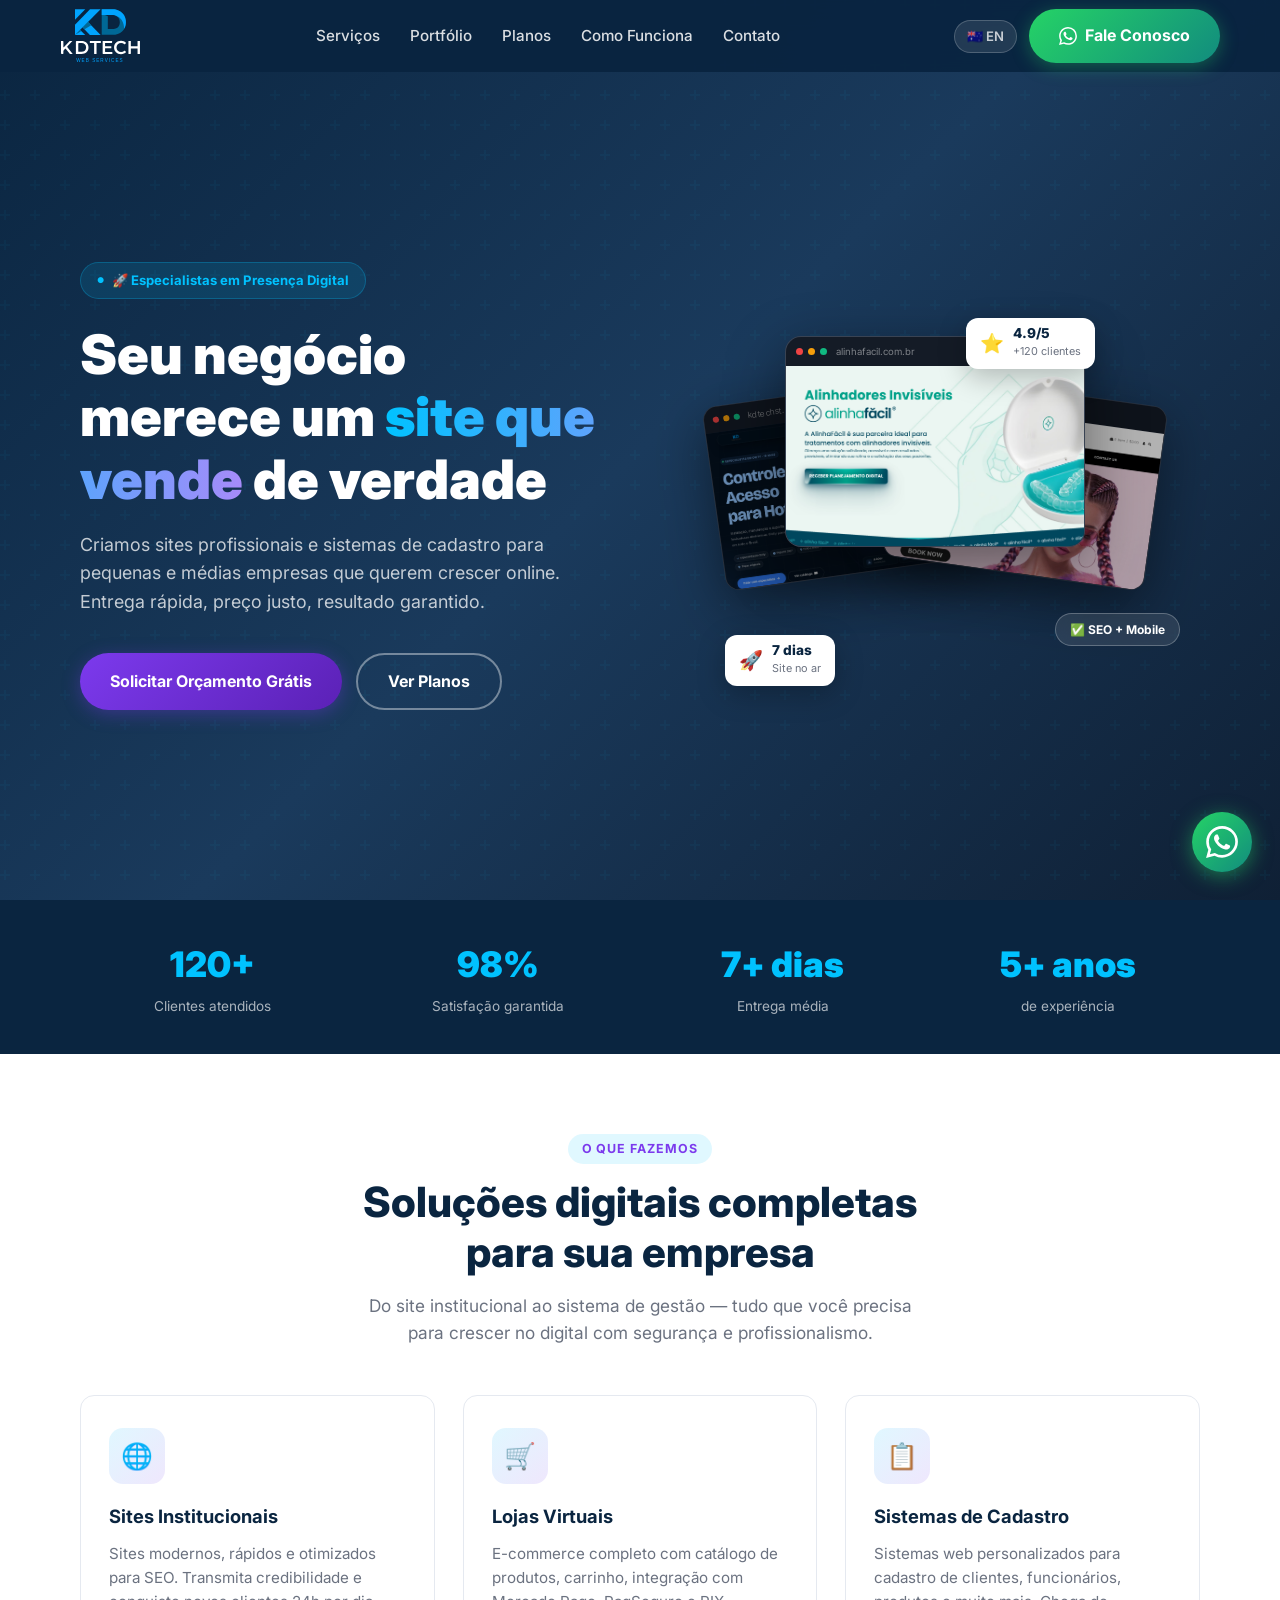
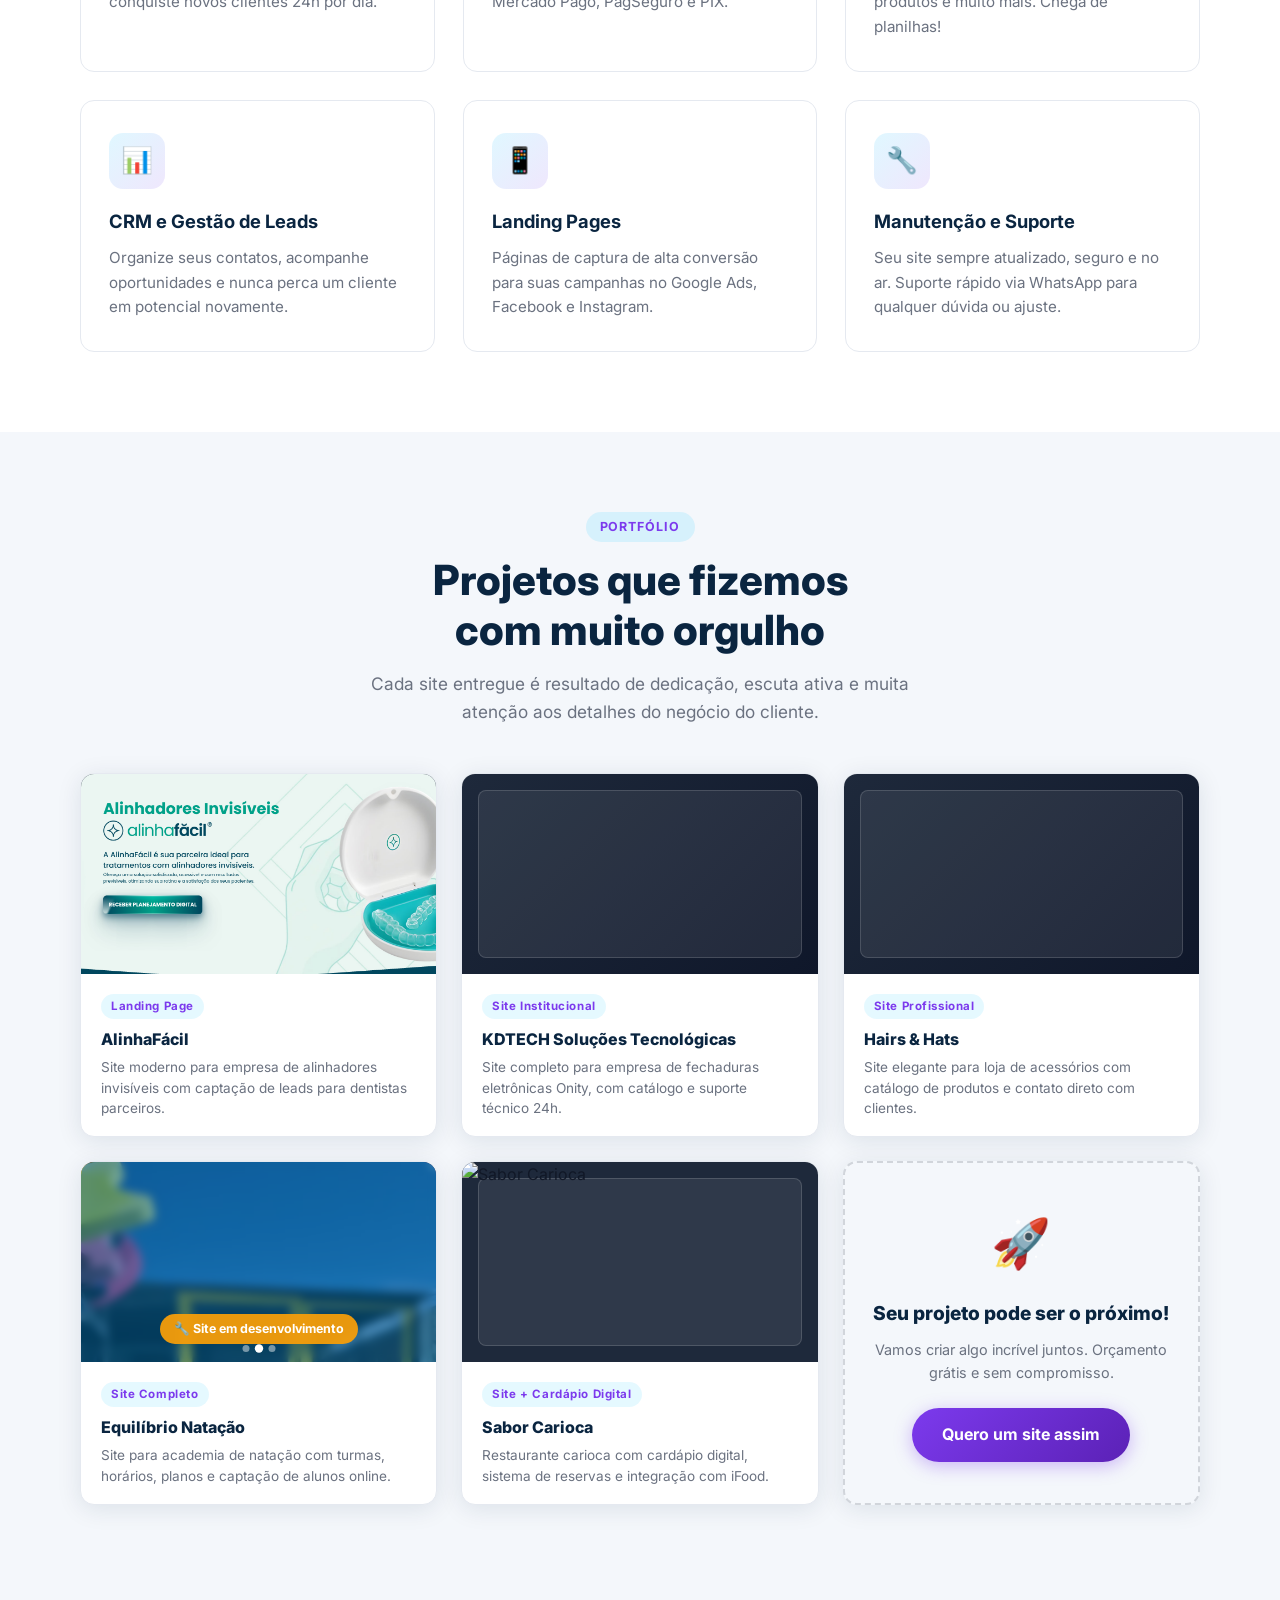
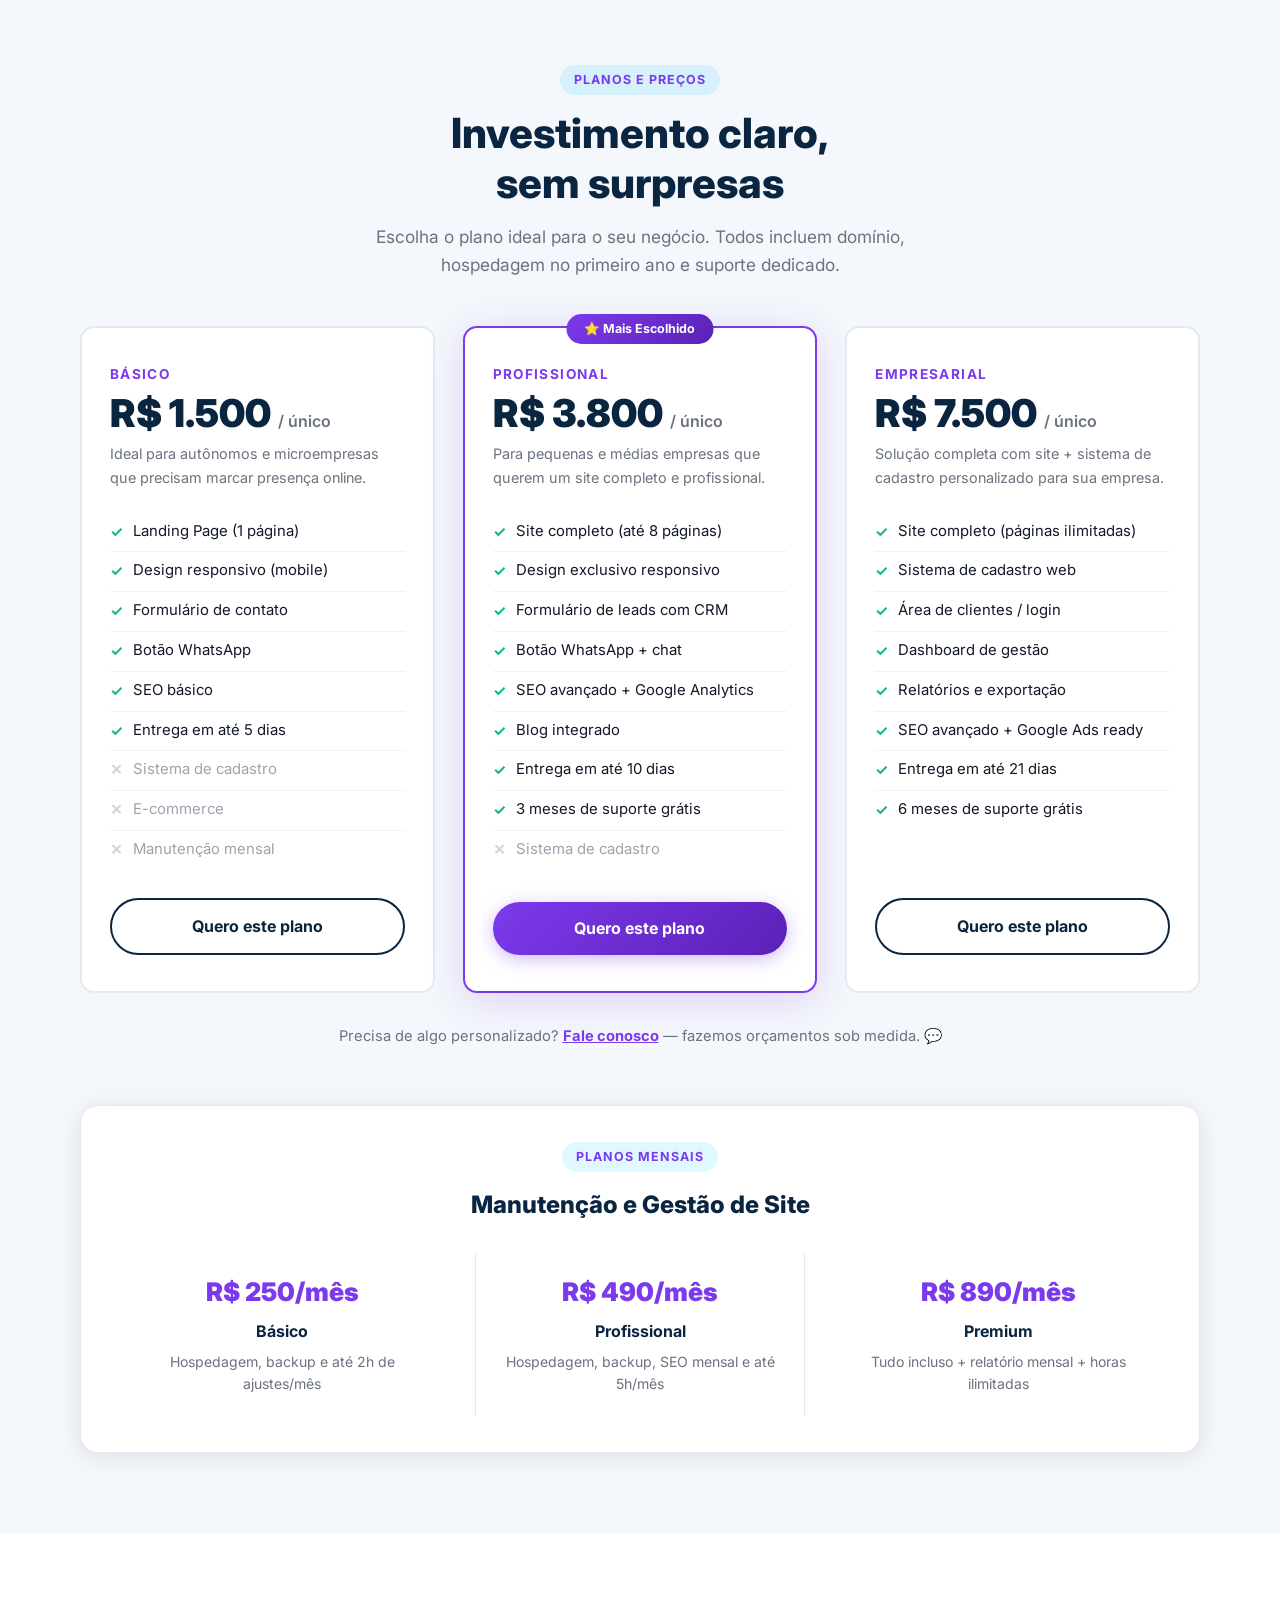
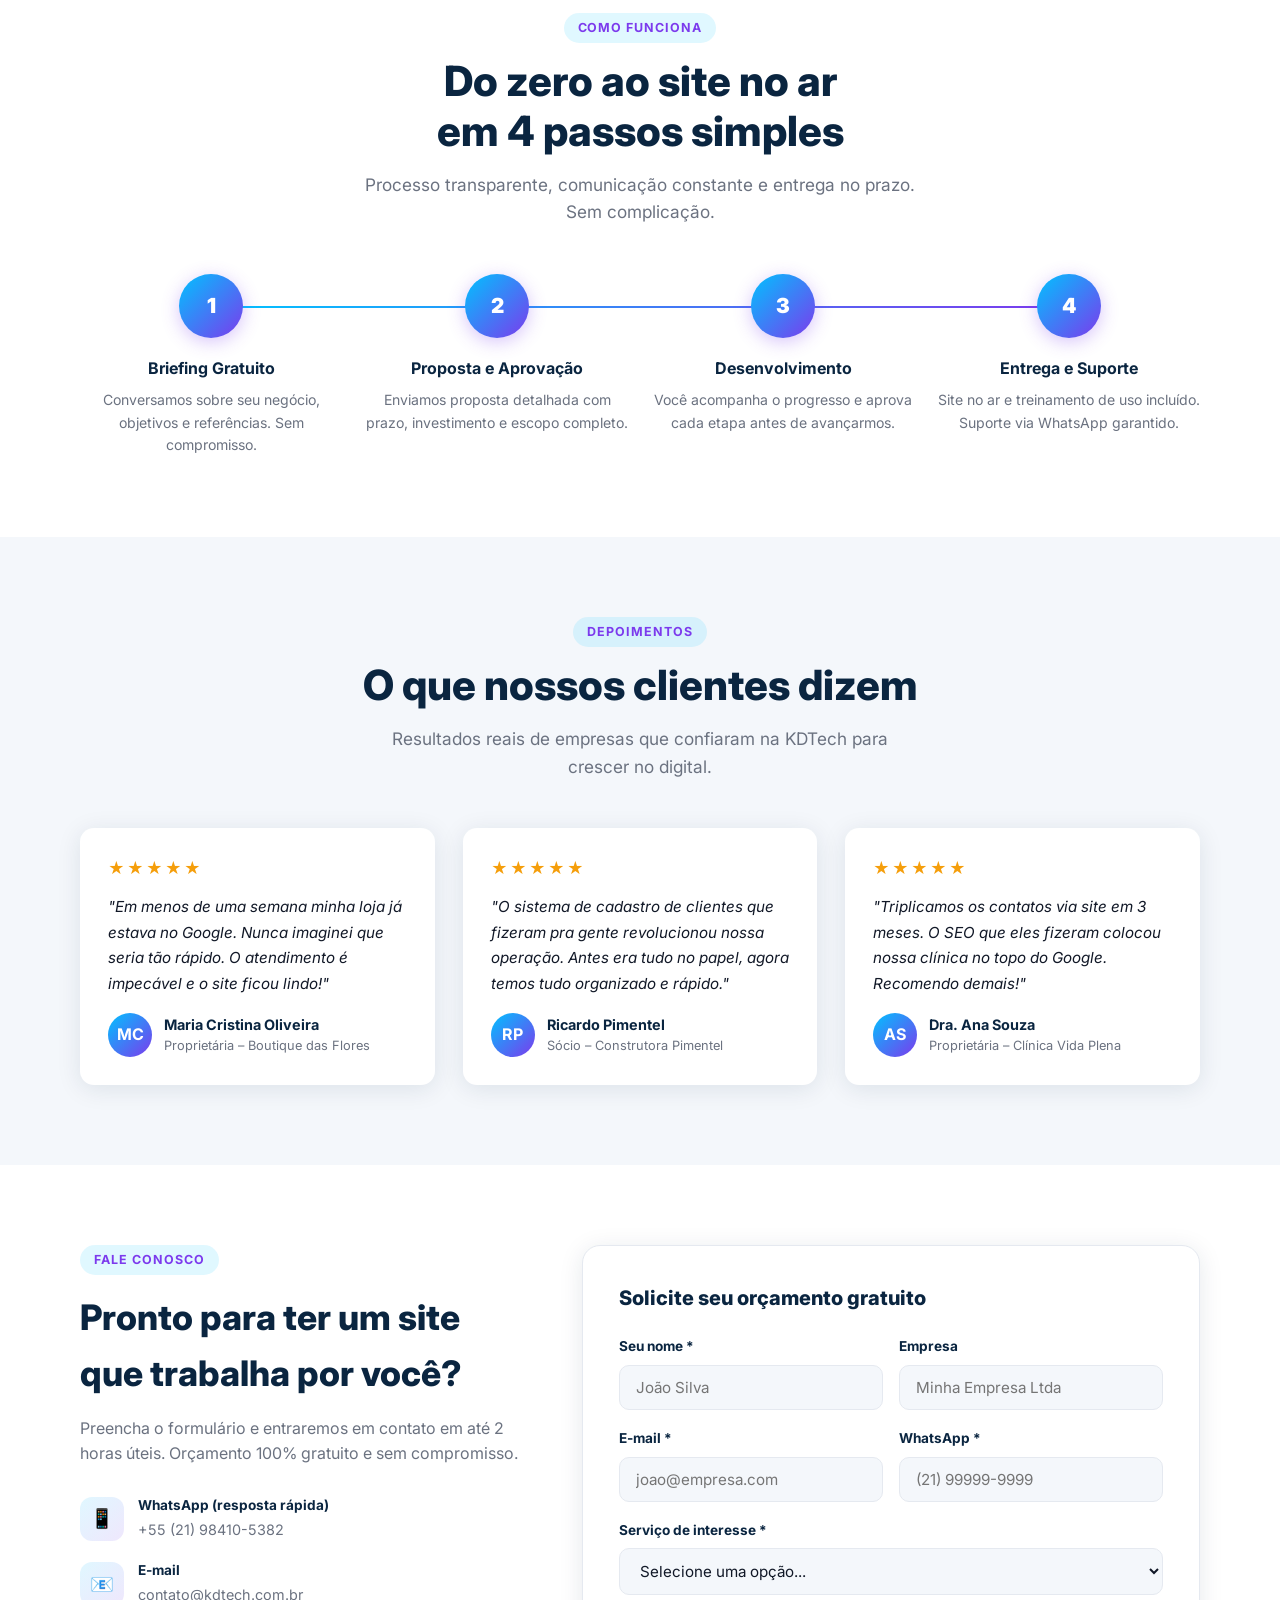
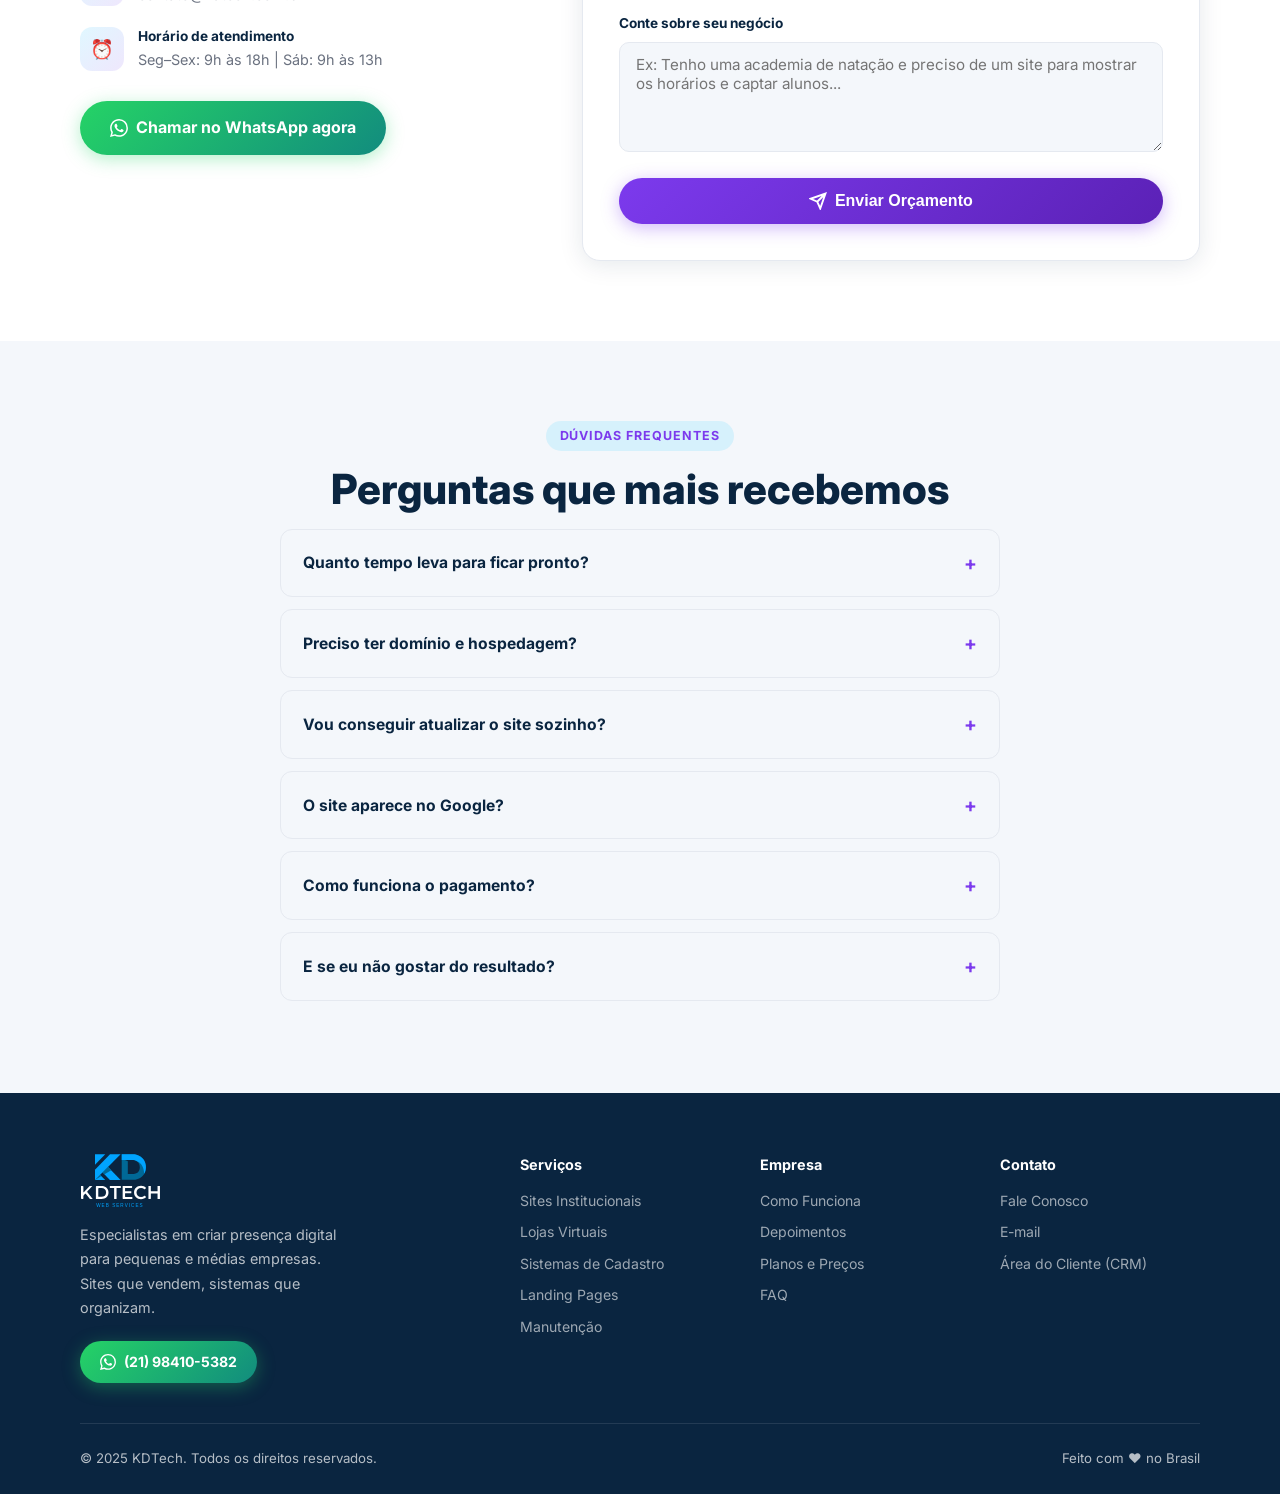
==== index.html @ bb346d15 "Add IP-based language detection and language switcher button - Auto-redirect non-BR visitors to /en/" ====
<!DOCTYPE html>
<html lang="pt-BR">
<head>
  <meta charset="UTF-8" />
  <meta name="viewport" content="width=device-width, initial-scale=1.0" />
  <title>KDTech – Sites e Sistemas para Empresas | Brasil</title>
  <meta name="description" content="Criamos sites profissionais e sistemas de cadastro para pequenas e médias empresas. Presença digital que converte. Solicite seu orçamento gratuito!" />
  <meta name="keywords" content="criação de sites, sistemas de cadastro, sites para empresas, agência digital, desenvolvimento web, Rio de Janeiro, Brasil" />
  <meta name="author" content="KDTech" />
  <meta property="og:title" content="KDTech – Sites e Sistemas para Empresas" />
  <meta property="og:description" content="Sites profissionais e sistemas de cadastro para pequenas e médias empresas no Brasil." />
  <meta property="og:type" content="website" />
  <meta property="og:locale" content="pt_BR" />
  <link rel="canonical" href="https://kdtech.com.br/" />
  <!-- Google Fonts -->
  <link rel="preconnect" href="https://fonts.googleapis.com" />
  <link rel="preconnect" href="https://fonts.gstatic.com" crossorigin />
  <link href="https://fonts.googleapis.com/css2?family=Inter:wght@400;500;600;700;800;900&display=swap" rel="stylesheet" />
  <link rel="stylesheet" href="assets/css/style.css" />
  <!-- Schema.org -->
  <script type="application/ld+json">
  {
    "@context": "https://schema.org",
    "@type": "LocalBusiness",
    "name": "KDTech",
    "description": "Criação de sites e sistemas de cadastro para pequenas e médias empresas no Brasil",
    "url": "https://kdtech.com.br",
    "telephone": "+5521984105382",
    "address": { "@type": "PostalAddress", "addressCountry": "BR" },
    "priceRange": "R$1.500 – R$12.000",
    "serviceArea": { "@type": "Country", "name": "Brazil" }
  }
  </script>
</head>
<body>
<script>
  (function() {
    var saved = localStorage.getItem('kdtech-lang');
    if (saved === 'en') { window.location.replace('/en/'); return; }
    if (saved === 'pt') return;
    fetch('https://ip-api.com/json/?fields=countryCode')
      .then(function(r){ return r.json(); })
      .then(function(d){ if (d.countryCode && d.countryCode !== 'BR') { localStorage.setItem('kdtech-lang','en'); window.location.replace('/en/'); } })
      .catch(function(){});
  })();
</script>

<!-- NAVBAR -->
<nav class="navbar" id="navbar">
  <div class="navbar-inner">
    <a href="#" class="logo">
      <img src="assets/img/logo-navbar.svg" alt="KDTech Web Services" class="logo-img" />
    </a>
    <div class="nav-links">
      <a href="#servicos">Serviços</a>
      <a href="#portfolio">Portfólio</a>
      <a href="#planos">Planos</a>
      <a href="#processo">Como Funciona</a>
      <a href="#contato">Contato</a>
    </div>
    <div class="nav-cta">
      <a href="/en/" class="btn-lang" title="Switch to English" onclick="localStorage.setItem('kdtech-lang','en')">🇦🇺 EN</a>
      <a href="https://wa.me/5521984105382?text=Ol%C3%A1!%20Tenho%20interesse%20em%20criar%20um%20site%20para%20minha%20empresa." class="btn btn-whatsapp" target="_blank" rel="noopener">
        <svg width="18" height="18" viewBox="0 0 24 24" fill="currentColor"><path d="M17.472 14.382c-.297-.149-1.758-.867-2.03-.967-.273-.099-.471-.148-.67.15-.197.297-.767.966-.94 1.164-.173.199-.347.223-.644.075-.297-.15-1.255-.463-2.39-1.475-.883-.788-1.48-1.761-1.653-2.059-.173-.297-.018-.458.13-.606.134-.133.298-.347.446-.52.149-.174.198-.298.298-.497.099-.198.05-.371-.025-.52-.075-.149-.669-1.612-.916-2.207-.242-.579-.487-.5-.669-.51-.173-.008-.371-.01-.57-.01-.198 0-.52.074-.792.372-.272.297-1.04 1.016-1.04 2.479 0 1.462 1.065 2.875 1.213 3.074.149.198 2.096 3.2 5.077 4.487.709.306 1.262.489 1.694.625.712.227 1.36.195 1.871.118.571-.085 1.758-.719 2.006-1.413.248-.694.248-1.289.173-1.413-.074-.124-.272-.198-.57-.347m-5.421 7.403h-.004a9.87 9.87 0 01-5.031-1.378l-.361-.214-3.741.982.998-3.648-.235-.374a9.86 9.86 0 01-1.51-5.26c.001-5.45 4.436-9.884 9.888-9.884 2.64 0 5.122 1.03 6.988 2.898a9.825 9.825 0 012.893 6.994c-.003 5.45-4.437 9.884-9.885 9.884m8.413-18.297A11.815 11.815 0 0012.05 0C5.495 0 .16 5.335.157 11.892c0 2.096.547 4.142 1.588 5.945L.057 24l6.305-1.654a11.882 11.882 0 005.683 1.448h.005c6.554 0 11.89-5.335 11.893-11.893a11.821 11.821 0 00-3.48-8.413z"/></svg>
        Fale Conosco
      </a>
    </div>
    <div class="hamburger" onclick="this.closest('.navbar').classList.toggle('open')">
      <span></span><span></span><span></span>
    </div>
  </div>
</nav>

<!-- HERO -->
<section class="hero" id="inicio">
  <div class="container">
    <div class="hero-grid">
      <div class="hero-content">
        <div class="hero-badge">🚀 Especialistas em Presença Digital</div>
        <h1>Seu negócio merece um <span>site que vende</span> de verdade</h1>
        <p>Criamos sites profissionais e sistemas de cadastro para pequenas e médias empresas que querem crescer online. Entrega rápida, preço justo, resultado garantido.</p>
        <div class="hero-btns">
          <a href="#contato" class="btn btn-primary">Solicitar Orçamento Grátis</a>
          <a href="#planos" class="btn btn-outline" style="color:white;border-color:rgba(255,255,255,0.4)">Ver Planos</a>
        </div>
      </div>
      <div class="hero-visual">
        <div class="fan-stack">
          <!-- Card traseiro esquerdo -->
          <div class="fan-card fan-card--back-left">
            <div class="fan-card-inner">
              <div class="fan-card-bar"><span></span><span></span><span></span><small>kdtechst.com</small></div>
              <img src="assets/img/portfolio-kdtech-hero.png" alt="KDTECH ST" class="fan-card-img" onerror="this.parentElement.style.background='linear-gradient(135deg,#0a2540,#1a3a5c)'" />
            </div>
          </div>
          <!-- Card principal centro -->
          <div class="fan-card fan-card--center">
            <div class="fan-card-inner">
              <div class="fan-card-bar"><span></span><span></span><span></span><small>alinhafacil.com.br</small></div>
              <img src="assets/img/portfolio-alinhafacil.png" alt="AlinhaFácil" class="fan-card-img" />
            </div>
            <!-- Badge no card principal -->
            <div class="fan-badge fan-badge--top">
              <span>⭐</span>
              <div><strong>4.9/5</strong><small>+120 clientes</small></div>
            </div>
          </div>
          <!-- Card traseiro direito -->
          <div class="fan-card fan-card--back-right">
            <div class="fan-card-inner">
              <div class="fan-card-bar"><span></span><span></span><span></span><small>hairsandhats.com.au</small></div>
              <img src="assets/img/portfolio-hairshats-hero.png" alt="Hairs & Hats" class="fan-card-img" onerror="this.parentElement.style.background='linear-gradient(135deg,#9d174d,#ec4899)'" />
            </div>
          </div>
          <!-- Badge flutuante -->
          <div class="fan-badge fan-badge--bottom">
            <span>🚀</span>
            <div><strong>7 dias</strong><small>Site no ar</small></div>
          </div>
          <!-- Chip -->
          <div class="fan-chip">✅ SEO + Mobile</div>
        </div>
      </div>
    </div>
  </div>
</section>

<!-- STATS BAR -->
<div class="stats-bar">
  <div class="container">
    <div class="stats-inner">
      <div>
        <div class="stat-num"><span data-target="120">0+</span></div>
        <div class="stat-lbl">Clientes atendidos</div>
      </div>
      <div>
        <div class="stat-num"><span data-target="98" data-suffix="%">0%</span></div>
        <div class="stat-lbl">Satisfação garantida</div>
      </div>
      <div>
        <div class="stat-num"><span data-target="7">0</span> dias</div>
        <div class="stat-lbl">Entrega média</div>
      </div>
      <div>
        <div class="stat-num"><span data-target="5">0</span> anos</div>
        <div class="stat-lbl">de experiência</div>
      </div>
    </div>
  </div>
</div>

<!-- SERVIÇOS -->
<section class="section" id="servicos">
  <div class="container">
    <div class="text-center">
      <div class="tag">O que fazemos</div>
      <h2 class="section-title">Soluções digitais completas<br>para sua empresa</h2>
      <p class="section-sub">Do site institucional ao sistema de gestão — tudo que você precisa para crescer no digital com segurança e profissionalismo.</p>
    </div>
    <div class="grid-3">
      <div class="service-card fade-in">
        <div class="service-icon">🌐</div>
        <h3>Sites Institucionais</h3>
        <p>Sites modernos, rápidos e otimizados para SEO. Transmita credibilidade e conquiste novos clientes 24h por dia.</p>
      </div>
      <div class="service-card fade-in">
        <div class="service-icon">🛒</div>
        <h3>Lojas Virtuais</h3>
        <p>E-commerce completo com catálogo de produtos, carrinho, integração com Mercado Pago, PagSeguro e PIX.</p>
      </div>
      <div class="service-card fade-in">
        <div class="service-icon">📋</div>
        <h3>Sistemas de Cadastro</h3>
        <p>Sistemas web personalizados para cadastro de clientes, funcionários, produtos e muito mais. Chega de planilhas!</p>
      </div>
      <div class="service-card fade-in">
        <div class="service-icon">📊</div>
        <h3>CRM e Gestão de Leads</h3>
        <p>Organize seus contatos, acompanhe oportunidades e nunca perca um cliente em potencial novamente.</p>
      </div>
      <div class="service-card fade-in">
        <div class="service-icon">📱</div>
        <h3>Landing Pages</h3>
        <p>Páginas de captura de alta conversão para suas campanhas no Google Ads, Facebook e Instagram.</p>
      </div>
      <div class="service-card fade-in">
        <div class="service-icon">🔧</div>
        <h3>Manutenção e Suporte</h3>
        <p>Seu site sempre atualizado, seguro e no ar. Suporte rápido via WhatsApp para qualquer dúvida ou ajuste.</p>
      </div>
    </div>
  </div>
</section>

<!-- PORTFÓLIO -->
<section class="section section-alt" id="portfolio">
  <div class="container">
    <div class="text-center">
      <div class="tag">Portfólio</div>
      <h2 class="section-title">Projetos que fizemos<br>com muito orgulho</h2>
      <p class="section-sub">Cada site entregue é resultado de dedicação, escuta ativa e muita atenção aos detalhes do negócio do cliente.</p>
    </div>
    <div class="portfolio-grid">

      <!-- 1. AlinhaFácil — REAL -->
      <div class="portfolio-card">
        <div class="portfolio-img">
          <img class="pscreen" src="assets/img/portfolio-alinhafacil.png" alt="AlinhaFácil" />
          <div class="portfolio-overlay">
            <a href="https://alinhafacil.com.br" target="_blank" rel="noopener" class="btn btn-outline" style="color:white;border-color:white;font-size:0.85rem;padding:10px 22px">Ver Site ao Vivo ↗</a>
          </div>
        </div>
        <div class="portfolio-info">
          <span class="portfolio-tag">Landing Page</span>
          <h3>AlinhaFácil</h3>
          <p>Site moderno para empresa de alinhadores invisíveis com captação de leads para dentistas parceiros.</p>
        </div>
      </div>

      <!-- 2. KDTechST — REAL -->
      <div class="portfolio-card">
        <div class="portfolio-img">
          <img class="pscreen" data-screenshot="https://kdtechst.com" src="" alt="KDTECH Soluções Tecnológicas" />
          <div class="portfolio-overlay">
            <a href="https://kdtechst.com" target="_blank" rel="noopener" class="btn btn-outline" style="color:white;border-color:white;font-size:0.85rem;padding:10px 22px">Ver Site ao Vivo ↗</a>
          </div>
        </div>
        <div class="portfolio-info">
          <span class="portfolio-tag">Site Institucional</span>
          <h3>KDTECH Soluções Tecnológicas</h3>
          <p>Site completo para empresa de fechaduras eletrônicas Onity, com catálogo e suporte técnico 24h.</p>
        </div>
      </div>

      <!-- 3. Hairs & Hats — REAL -->
      <div class="portfolio-card">
        <div class="portfolio-img">
          <img class="pscreen" data-screenshot="https://hairsandhats.com.au" src="" alt="Hairs & Hats" />
          <div class="portfolio-overlay">
            <a href="https://hairsandhats.com.au" target="_blank" rel="noopener" class="btn btn-outline" style="color:white;border-color:white;font-size:0.85rem;padding:10px 22px">Ver Site ao Vivo ↗</a>
          </div>
        </div>
        <div class="portfolio-info">
          <span class="portfolio-tag">Site Profissional</span>
          <h3>Hairs &amp; Hats</h3>
          <p>Site elegante para loja de acessórios com catálogo de produtos e contato direto com clientes.</p>
        </div>
      </div>

      <!-- 4. Equilíbrio Natação — EM DESENVOLVIMENTO -->
      <div class="portfolio-card">
        <div class="portfolio-img pslider" id="sliderNatacao">
          <img class="pscreen slide active" src="assets/img/natacao-1.jpg" alt="Equilíbrio Natação" />
          <img class="pscreen slide" src="assets/img/natacao-2.jpg" alt="Equilíbrio Natação" />
          <img class="pscreen slide" src="assets/img/natacao-3.jpg" alt="Equilíbrio Natação" />
          <div class="portfolio-overlay" style="opacity:1;pointer-events:auto;background:rgba(3,105,161,0.55);flex-direction:column;gap:10px;justify-content:flex-end;padding-bottom:18px">
            <span style="background:rgba(245,158,11,0.95);color:#fff;font-size:0.78rem;font-weight:700;padding:5px 14px;border-radius:99px;align-self:center">🔧 Site em desenvolvimento</span>
          </div>
          <div class="slider-dots">
            <span class="sdot active" onclick="goSlide('sliderNatacao',0)"></span>
            <span class="sdot" onclick="goSlide('sliderNatacao',1)"></span>
            <span class="sdot" onclick="goSlide('sliderNatacao',2)"></span>
          </div>
        </div>
        <div class="portfolio-info">
          <span class="portfolio-tag">Site Completo</span>
          <h3>Equilíbrio Natação</h3>
          <p>Site para academia de natação com turmas, horários, planos e captação de alunos online.</p>
        </div>
      </div>

      <!-- 5. Sabor Carioca — FICTÍCIO -->
      <div class="portfolio-card">
        <div class="portfolio-img">
          <img class="pscreen" src="https://images.unsplash.com/photo-1555396273-367ea4eb4db5?w=800&q=80&auto=format&fit=crop" alt="Sabor Carioca" loading="lazy" />
          <div class="portfolio-overlay">
            <span style="color:white;font-size:0.82rem;font-weight:700;background:rgba(0,0,0,0.5);padding:6px 14px;border-radius:99px">✅ Projeto Concluído</span>
          </div>
        </div>
        <div class="portfolio-info">
          <span class="portfolio-tag">Site + Cardápio Digital</span>
          <h3>Sabor Carioca</h3>
          <p>Restaurante carioca com cardápio digital, sistema de reservas e integração com iFood.</p>
        </div>
      </div>

      <!-- 6. CTA -->
      <div class="portfolio-card portfolio-cta-card">
        <div style="text-align:center;padding:40px 24px">
          <div style="font-size:3rem;margin-bottom:16px">🚀</div>
          <h3 style="font-size:1.2rem;font-weight:800;color:var(--primary);margin-bottom:10px">Seu projeto pode ser o próximo!</h3>
          <p style="font-size:0.9rem;color:var(--gray);margin-bottom:24px">Vamos criar algo incrível juntos. Orçamento grátis e sem compromisso.</p>
          <a href="#contato" class="btn btn-primary">Quero um site assim</a>
        </div>
      </div>

    </div>
  </div>
</section>

<!-- PLANOS -->
<section class="section section-alt" id="planos">
  <div class="container">
    <div class="text-center">
      <div class="tag">Planos e Preços</div>
      <h2 class="section-title">Investimento claro,<br>sem surpresas</h2>
      <p class="section-sub">Escolha o plano ideal para o seu negócio. Todos incluem domínio, hospedagem no primeiro ano e suporte dedicado.</p>
    </div>
    <div class="pricing-grid">
      <!-- Básico -->
      <div class="plan-card fade-in">
        <div class="plan-name">Básico</div>
        <div class="plan-price">R$ 1.500 <span>/ único</span></div>
        <div class="plan-desc">Ideal para autônomos e microempresas que precisam marcar presença online.</div>
        <ul class="plan-features">
          <li>Landing Page (1 página)</li>
          <li>Design responsivo (mobile)</li>
          <li>Formulário de contato</li>
          <li>Botão WhatsApp</li>
          <li>SEO básico</li>
          <li>Entrega em até 5 dias</li>
          <li class="no">Sistema de cadastro</li>
          <li class="no">E-commerce</li>
          <li class="no">Manutenção mensal</li>
        </ul>
        <a href="#contato" class="btn btn-outline">Quero este plano</a>
      </div>
      <!-- Profissional -->
      <div class="plan-card popular fade-in">
        <div class="popular-badge">⭐ Mais Escolhido</div>
        <div class="plan-name">Profissional</div>
        <div class="plan-price">R$ 3.800 <span>/ único</span></div>
        <div class="plan-desc">Para pequenas e médias empresas que querem um site completo e profissional.</div>
        <ul class="plan-features">
          <li>Site completo (até 8 páginas)</li>
          <li>Design exclusivo responsivo</li>
          <li>Formulário de leads com CRM</li>
          <li>Botão WhatsApp + chat</li>
          <li>SEO avançado + Google Analytics</li>
          <li>Blog integrado</li>
          <li>Entrega em até 10 dias</li>
          <li>3 meses de suporte grátis</li>
          <li class="no">Sistema de cadastro</li>
        </ul>
        <a href="#contato" class="btn btn-primary">Quero este plano</a>
      </div>
      <!-- Empresarial -->
      <div class="plan-card fade-in">
        <div class="plan-name">Empresarial</div>
        <div class="plan-price">R$ 7.500 <span>/ único</span></div>
        <div class="plan-desc">Solução completa com site + sistema de cadastro personalizado para sua empresa.</div>
        <ul class="plan-features">
          <li>Site completo (páginas ilimitadas)</li>
          <li>Sistema de cadastro web</li>
          <li>Área de clientes / login</li>
          <li>Dashboard de gestão</li>
          <li>Relatórios e exportação</li>
          <li>SEO avançado + Google Ads ready</li>
          <li>Entrega em até 21 dias</li>
          <li>6 meses de suporte grátis</li>
        </ul>
        <a href="#contato" class="btn btn-outline">Quero este plano</a>
      </div>
    </div>
    <p class="text-center" style="margin-top:32px;color:var(--gray);font-size:0.92rem">
      Precisa de algo personalizado? <a href="#contato" style="color:var(--accent2);font-weight:700">Fale conosco</a> — fazemos orçamentos sob medida. 💬
    </p>
    <!-- Manutenção -->
    <div style="margin-top:56px;background:var(--white);border-radius:18px;padding:36px;box-shadow:var(--shadow);border:1.5px solid #e5e9f0">
      <div class="text-center" style="margin-bottom:28px">
        <div class="tag">Planos Mensais</div>
        <h3 style="font-size:1.5rem;font-weight:800;color:var(--primary)">Manutenção e Gestão de Site</h3>
      </div>
      <div class="grid-3">
        <div style="text-align:center;padding:20px">
          <div style="font-size:1.6rem;font-weight:900;color:var(--accent2)">R$ 250/mês</div>
          <div style="font-weight:700;color:var(--primary);margin:6px 0">Básico</div>
          <div style="font-size:0.88rem;color:var(--gray)">Hospedagem, backup e até 2h de ajustes/mês</div>
        </div>
        <div style="text-align:center;padding:20px;border-left:1px solid #e5e9f0;border-right:1px solid #e5e9f0">
          <div style="font-size:1.6rem;font-weight:900;color:var(--accent2)">R$ 490/mês</div>
          <div style="font-weight:700;color:var(--primary);margin:6px 0">Profissional</div>
          <div style="font-size:0.88rem;color:var(--gray)">Hospedagem, backup, SEO mensal e até 5h/mês</div>
        </div>
        <div style="text-align:center;padding:20px">
          <div style="font-size:1.6rem;font-weight:900;color:var(--accent2)">R$ 890/mês</div>
          <div style="font-weight:700;color:var(--primary);margin:6px 0">Premium</div>
          <div style="font-size:0.88rem;color:var(--gray)">Tudo incluso + relatório mensal + horas ilimitadas</div>
        </div>
      </div>
    </div>
  </div>
</section>

<!-- PROCESSO -->
<section class="section" id="processo">
  <div class="container">
    <div class="text-center">
      <div class="tag">Como Funciona</div>
      <h2 class="section-title">Do zero ao site no ar<br>em 4 passos simples</h2>
      <p class="section-sub">Processo transparente, comunicação constante e entrega no prazo. Sem complicação.</p>
    </div>
    <div class="process-steps">
      <div class="step fade-in">
        <div class="step-num">1</div>
        <h3>Briefing Gratuito</h3>
        <p>Conversamos sobre seu negócio, objetivos e referências. Sem compromisso.</p>
      </div>
      <div class="step fade-in">
        <div class="step-num">2</div>
        <h3>Proposta e Aprovação</h3>
        <p>Enviamos proposta detalhada com prazo, investimento e escopo completo.</p>
      </div>
      <div class="step fade-in">
        <div class="step-num">3</div>
        <h3>Desenvolvimento</h3>
        <p>Você acompanha o progresso e aprova cada etapa antes de avançarmos.</p>
      </div>
      <div class="step fade-in">
        <div class="step-num">4</div>
        <h3>Entrega e Suporte</h3>
        <p>Site no ar e treinamento de uso incluído. Suporte via WhatsApp garantido.</p>
      </div>
    </div>
  </div>
</section>

<!-- DEPOIMENTOS -->
<section class="section section-alt" id="depoimentos">
  <div class="container">
    <div class="text-center">
      <div class="tag">Depoimentos</div>
      <h2 class="section-title">O que nossos clientes dizem</h2>
      <p class="section-sub">Resultados reais de empresas que confiaram na KDTech para crescer no digital.</p>
    </div>
    <div class="grid-3">
      <div class="testimonial-card fade-in">
        <div class="stars">★★★★★</div>
        <p class="testimonial-text">"Em menos de uma semana minha loja já estava no Google. Nunca imaginei que seria tão rápido. O atendimento é impecável e o site ficou lindo!"</p>
        <div class="testimonial-author">
          <div class="author-avatar">MC</div>
          <div>
            <div class="author-name">Maria Cristina Oliveira</div>
            <div class="author-role">Proprietária – Boutique das Flores</div>
          </div>
        </div>
      </div>
      <div class="testimonial-card fade-in">
        <div class="stars">★★★★★</div>
        <p class="testimonial-text">"O sistema de cadastro de clientes que fizeram pra gente revolucionou nossa operação. Antes era tudo no papel, agora temos tudo organizado e rápido."</p>
        <div class="testimonial-author">
          <div class="author-avatar">RP</div>
          <div>
            <div class="author-name">Ricardo Pimentel</div>
            <div class="author-role">Sócio – Construtora Pimentel</div>
          </div>
        </div>
      </div>
      <div class="testimonial-card fade-in">
        <div class="stars">★★★★★</div>
        <p class="testimonial-text">"Triplicamos os contatos via site em 3 meses. O SEO que eles fizeram colocou nossa clínica no topo do Google. Recomendo demais!"</p>
        <div class="testimonial-author">
          <div class="author-avatar">AS</div>
          <div>
            <div class="author-name">Dra. Ana Souza</div>
            <div class="author-role">Proprietária – Clínica Vida Plena</div>
          </div>
        </div>
      </div>
    </div>
  </div>
</section>

<!-- CONTATO / FORMULÁRIO DE LEADS -->
<section class="section" id="contato">
  <div class="container">
    <div class="contact-wrapper">
      <div class="contact-info fade-in">
        <div class="tag">Fale Conosco</div>
        <h2>Pronto para ter um site que trabalha por você?</h2>
        <p>Preencha o formulário e entraremos em contato em até 2 horas úteis. Orçamento 100% gratuito e sem compromisso.</p>
        <div class="contact-item">
          <div class="contact-icon">📱</div>
          <div class="contact-item-text">
            <strong>WhatsApp (resposta rápida)</strong>
            <span>+55 (21) 98410-5382</span>
          </div>
        </div>
        <div class="contact-item">
          <div class="contact-icon">📧</div>
          <div class="contact-item-text">
            <strong>E-mail</strong>
            <span>contato@kdtech.com.br</span>
          </div>
        </div>
        <div class="contact-item">
          <div class="contact-icon">⏰</div>
          <div class="contact-item-text">
            <strong>Horário de atendimento</strong>
            <span>Seg–Sex: 9h às 18h | Sáb: 9h às 13h</span>
          </div>
        </div>
        <div style="margin-top:28px">
          <a href="https://wa.me/5521984105382?text=Ol%C3%A1!%20Tenho%20interesse%20em%20criar%20um%20site%20para%20minha%20empresa.%20Pode%20me%20passar%20um%20or%C3%A7amento%3F" class="btn btn-whatsapp" target="_blank" rel="noopener">
            <svg width="18" height="18" viewBox="0 0 24 24" fill="currentColor"><path d="M17.472 14.382c-.297-.149-1.758-.867-2.03-.967-.273-.099-.471-.148-.67.15-.197.297-.767.966-.94 1.164-.173.199-.347.223-.644.075-.297-.15-1.255-.463-2.39-1.475-.883-.788-1.48-1.761-1.653-2.059-.173-.297-.018-.458.13-.606.134-.133.298-.347.446-.52.149-.174.198-.298.298-.497.099-.198.05-.371-.025-.52-.075-.149-.669-1.612-.916-2.207-.242-.579-.487-.5-.669-.51-.173-.008-.371-.01-.57-.01-.198 0-.52.074-.792.372-.272.297-1.04 1.016-1.04 2.479 0 1.462 1.065 2.875 1.213 3.074.149.198 2.096 3.2 5.077 4.487.709.306 1.262.489 1.694.625.712.227 1.36.195 1.871.118.571-.085 1.758-.719 2.006-1.413.248-.694.248-1.289.173-1.413-.074-.124-.272-.198-.57-.347m-5.421 7.403h-.004a9.87 9.87 0 01-5.031-1.378l-.361-.214-3.741.982.998-3.648-.235-.374a9.86 9.86 0 01-1.51-5.26c.001-5.45 4.436-9.884 9.888-9.884 2.64 0 5.122 1.03 6.988 2.898a9.825 9.825 0 012.893 6.994c-.003 5.45-4.437 9.884-9.885 9.884m8.413-18.297A11.815 11.815 0 0012.05 0C5.495 0 .16 5.335.157 11.892c0 2.096.547 4.142 1.588 5.945L.057 24l6.305-1.654a11.882 11.882 0 005.683 1.448h.005c6.554 0 11.89-5.335 11.893-11.893a11.821 11.821 0 00-3.48-8.413z"/></svg>
            Chamar no WhatsApp agora
          </a>
        </div>
      </div>
      <div class="form-card fade-in">
        <h3 style="font-size:1.25rem;font-weight:800;color:var(--primary);margin-bottom:22px">Solicite seu orçamento gratuito</h3>
        <form id="leadForm" novalidate>
          <div class="form-row">
            <div class="form-group">
              <label for="nome">Seu nome *</label>
              <input type="text" id="nome" name="nome" placeholder="João Silva" required />
            </div>
            <div class="form-group">
              <label for="empresa">Empresa</label>
              <input type="text" id="empresa" name="empresa" placeholder="Minha Empresa Ltda" />
            </div>
          </div>
          <div class="form-row">
            <div class="form-group">
              <label for="email">E-mail *</label>
              <input type="email" id="email" name="email" placeholder="joao@empresa.com" required />
            </div>
            <div class="form-group">
              <label for="telefone">WhatsApp *</label>
              <input type="tel" id="telefone" name="telefone" placeholder="(21) 99999-9999" required />
            </div>
          </div>
          <div class="form-group">
            <label for="servico">Serviço de interesse *</label>
            <select id="servico" name="servico" required>
              <option value="">Selecione uma opção...</option>
              <option value="landing-page">Landing Page / Site Básico</option>
              <option value="site-profissional">Site Profissional</option>
              <option value="sistema-cadastro">Sistema de Cadastro</option>
              <option value="loja-virtual">Loja Virtual / E-commerce</option>
              <option value="manutencao">Manutenção de Site</option>
              <option value="outro">Outro / Não sei ao certo</option>
            </select>
          </div>
          <div class="form-group">
            <label for="mensagem">Conte sobre seu negócio</label>
            <textarea id="mensagem" name="mensagem" placeholder="Ex: Tenho uma academia de natação e preciso de um site para mostrar os horários e captar alunos..."></textarea>
          </div>
          <div class="form-submit">
            <button type="submit" class="btn btn-primary" style="flex:1;justify-content:center">
              <svg width="18" height="18" viewBox="0 0 24 24" fill="none" stroke="currentColor" stroke-width="2.5"><path d="M22 2L11 13M22 2l-7 20-4-9-9-4 20-7z"/></svg>
              Enviar Orçamento
            </button>
          </div>
          <div id="formSuccess" class="form-success">
            ✅ Mensagem enviada! Entraremos em contato em até 2 horas úteis.
          </div>
        </form>
      </div>
    </div>
  </div>
</section>

<!-- FAQ -->
<section class="section section-alt" id="faq">
  <div class="container">
    <div class="text-center">
      <div class="tag">Dúvidas Frequentes</div>
      <h2 class="section-title">Perguntas que mais recebemos</h2>
    </div>
    <div class="faq-list">
      <div class="faq-item">
        <div class="faq-question">Quanto tempo leva para ficar pronto?<span class="faq-icon">+</span></div>
        <div class="faq-answer">Depende do plano: Landing Page em até 5 dias, Site Profissional em até 10 dias e o plano Empresarial com sistema em até 21 dias úteis. Prazos contam a partir da aprovação do contrato e recebimento do conteúdo.</div>
      </div>
      <div class="faq-item">
        <div class="faq-question">Preciso ter domínio e hospedagem?<span class="faq-icon">+</span></div>
        <div class="faq-answer">Não! Cuidamos de tudo para você. O primeiro ano de domínio e hospedagem já está incluso em todos os planos. Após o primeiro ano, cobramos apenas a renovação anual (em média R$ 150/ano).</div>
      </div>
      <div class="faq-item">
        <div class="faq-question">Vou conseguir atualizar o site sozinho?<span class="faq-icon">+</span></div>
        <div class="faq-answer">Sim! Entregamos todos os sites com painel administrativo simples e fácil de usar. Além disso, oferecemos treinamento gratuito e tutoriais em vídeo para você fazer atualizações básicas sem depender de nós.</div>
      </div>
      <div class="faq-item">
        <div class="faq-question">O site aparece no Google?<span class="faq-icon">+</span></div>
        <div class="faq-answer">Todos os nossos sites já saem otimizados para SEO (textos, velocidade, meta tags, sitemap). Para resultados ainda melhores, recomendamos o plano de manutenção mensal com SEO contínuo.</div>
      </div>
      <div class="faq-item">
        <div class="faq-question">Como funciona o pagamento?<span class="faq-icon">+</span></div>
        <div class="faq-answer">Aceitamos PIX, cartão de crédito (até 6x sem juros) e transferência. Cobramos 50% na aprovação do projeto e 50% na entrega. Para sistemas mais complexos, parcelamos em 3 etapas.</div>
      </div>
      <div class="faq-item">
        <div class="faq-question">E se eu não gostar do resultado?<span class="faq-icon">+</span></div>
        <div class="faq-answer">Você acompanha e aprova cada etapa do desenvolvimento antes de avançarmos. Incluímos até 3 rodadas de ajustes no design sem custo adicional. Seu site só fica pronto quando você estiver 100% satisfeito.</div>
      </div>
    </div>
  </div>
</section>

<!-- FOOTER -->
<footer>
  <div class="container">
    <div class="footer-grid">
      <div class="footer-brand">
        <a href="#" class="logo">
          <img src="assets/img/logo-navbar.svg" alt="KDTech Web Services" class="logo-img" />
        </a>
        <p>Especialistas em criar presença digital para pequenas e médias empresas. Sites que vendem, sistemas que organizam.</p>
        <a href="https://wa.me/5521984105382" class="btn btn-whatsapp" style="font-size:0.88rem;padding:10px 20px" target="_blank" rel="noopener">
          <svg width="16" height="16" viewBox="0 0 24 24" fill="currentColor"><path d="M17.472 14.382c-.297-.149-1.758-.867-2.03-.967-.273-.099-.471-.148-.67.15-.197.297-.767.966-.94 1.164-.173.199-.347.223-.644.075-.297-.15-1.255-.463-2.39-1.475-.883-.788-1.48-1.761-1.653-2.059-.173-.297-.018-.458.13-.606.134-.133.298-.347.446-.52.149-.174.198-.298.298-.497.099-.198.05-.371-.025-.52-.075-.149-.669-1.612-.916-2.207-.242-.579-.487-.5-.669-.51-.173-.008-.371-.01-.57-.01-.198 0-.52.074-.792.372-.272.297-1.04 1.016-1.04 2.479 0 1.462 1.065 2.875 1.213 3.074.149.198 2.096 3.2 5.077 4.487.709.306 1.262.489 1.694.625.712.227 1.36.195 1.871.118.571-.085 1.758-.719 2.006-1.413.248-.694.248-1.289.173-1.413-.074-.124-.272-.198-.57-.347m-5.421 7.403h-.004a9.87 9.87 0 01-5.031-1.378l-.361-.214-3.741.982.998-3.648-.235-.374a9.86 9.86 0 01-1.51-5.26c.001-5.45 4.436-9.884 9.888-9.884 2.64 0 5.122 1.03 6.988 2.898a9.825 9.825 0 012.893 6.994c-.003 5.45-4.437 9.884-9.885 9.884m8.413-18.297A11.815 11.815 0 0012.05 0C5.495 0 .16 5.335.157 11.892c0 2.096.547 4.142 1.588 5.945L.057 24l6.305-1.654a11.882 11.882 0 005.683 1.448h.005c6.554 0 11.89-5.335 11.893-11.893a11.821 11.821 0 00-3.48-8.413z"/></svg>
          (21) 98410-5382
        </a>
      </div>
      <div class="footer-col">
        <h4>Serviços</h4>
        <a href="#servicos">Sites Institucionais</a>
        <a href="#servicos">Lojas Virtuais</a>
        <a href="#servicos">Sistemas de Cadastro</a>
        <a href="#servicos">Landing Pages</a>
        <a href="#servicos">Manutenção</a>
      </div>
      <div class="footer-col">
        <h4>Empresa</h4>
        <a href="#processo">Como Funciona</a>
        <a href="#depoimentos">Depoimentos</a>
        <a href="#planos">Planos e Preços</a>
        <a href="#faq">FAQ</a>
      </div>
      <div class="footer-col">
        <h4>Contato</h4>
        <a href="https://wa.me/5521984105382" target="_blank" rel="noopener"> Fale Conosco</a>
        <a href="mailto:contato@kdtech.com.br">E-mail</a>
        <a href="crm/index.html">Área do Cliente (CRM)</a>
      </div>
    </div>
    <div class="footer-bottom">
      <span>© 2025 KDTech. Todos os direitos reservados.</span>
      <span>Feito com ❤️ no Brasil</span>
    </div>
  </div>
</footer>

<!-- WhatsApp Float -->
<a href="https://wa.me/5521984105382?text=Ol%C3%A1!%20Tenho%20interesse%20em%20criar%20um%20site%20para%20minha%20empresa." class="whatsapp-float" target="_blank" rel="noopener" aria-label="Falar no WhatsApp">
  <span class="whatsapp-tooltip">Fale conosco no WhatsApp!</span>
  <svg viewBox="0 0 24 24"><path d="M17.472 14.382c-.297-.149-1.758-.867-2.03-.967-.273-.099-.471-.148-.67.15-.197.297-.767.966-.94 1.164-.173.199-.347.223-.644.075-.297-.15-1.255-.463-2.39-1.475-.883-.788-1.48-1.761-1.653-2.059-.173-.297-.018-.458.13-.606.134-.133.298-.347.446-.52.149-.174.198-.298.298-.497.099-.198.05-.371-.025-.52-.075-.149-.669-1.612-.916-2.207-.242-.579-.487-.5-.669-.51-.173-.008-.371-.01-.57-.01-.198 0-.52.074-.792.372-.272.297-1.04 1.016-1.04 2.479 0 1.462 1.065 2.875 1.213 3.074.149.198 2.096 3.2 5.077 4.487.709.306 1.262.489 1.694.625.712.227 1.36.195 1.871.118.571-.085 1.758-.719 2.006-1.413.248-.694.248-1.289.173-1.413-.074-.124-.272-.198-.57-.347m-5.421 7.403h-.004a9.87 9.87 0 01-5.031-1.378l-.361-.214-3.741.982.998-3.648-.235-.374a9.86 9.86 0 01-1.51-5.26c.001-5.45 4.436-9.884 9.888-9.884 2.64 0 5.122 1.03 6.988 2.898a9.825 9.825 0 012.893 6.994c-.003 5.45-4.437 9.884-9.885 9.884m8.413-18.297A11.815 11.815 0 0012.05 0C5.495 0 .16 5.335.157 11.892c0 2.096.547 4.142 1.588 5.945L.057 24l6.305-1.654a11.882 11.882 0 005.683 1.448h.005c6.554 0 11.89-5.335 11.893-11.893a11.821 11.821 0 00-3.48-8.413z"/></svg>
</a>

<!-- Scroll Top -->
<button class="scroll-top" aria-label="Voltar ao topo">↑</button>

<script src="assets/js/main.js"></script>
<script>
// Slider das fotos do Equilíbrio Natação
function goSlide(sliderId, index) {
  const slider = document.getElementById(sliderId);
  const slides = slider.querySelectorAll('.slide');
  const dots = slider.querySelectorAll('.sdot');
  slides.forEach(s => s.classList.remove('active'));
  dots.forEach(d => d.classList.remove('active'));
  slides[index].classList.add('active');
  dots[index].classList.add('active');
  slider._current = index;
}
function autoSlide(sliderId) {
  const slider = document.getElementById(sliderId);
  if (!slider) return;
  const total = slider.querySelectorAll('.slide').length;
  slider._current = slider._current ?? 0;
  slider._current = (slider._current + 1) % total;
  goSlide(sliderId, slider._current);
}
setInterval(() => autoSlide('sliderNatacao'), 3000);

// Carrega screenshots reais via Microlink API (gratuito)
async function loadSiteScreenshot(img) {
  const url = img.dataset.screenshot;
  if (!url) return;
  // Mostra skeleton enquanto carrega
  img.closest('.portfolio-img').style.background = 'linear-gradient(135deg,#1e293b,#0f172a)';
  try {
    const res = await fetch(`https://api.microlink.io?url=${encodeURIComponent(url)}&screenshot=true&meta=false`);
    const data = await res.json();
    if (data.status === 'success' && data.data?.screenshot?.url) {
      img.src = data.data.screenshot.url;
      img.closest('.portfolio-img').style.background = '#1e293b';
    } else {
      img.style.display = 'none';
    }
  } catch (e) {
    img.style.display = 'none';
  }
}

// Carrega quando a seção entra na tela (Intersection Observer)
const screenshotObserver = new IntersectionObserver((entries) => {
  entries.forEach(e => {
    if (e.isIntersecting) {
      loadSiteScreenshot(e.target);
      screenshotObserver.unobserve(e.target);
    }
  });
}, { threshold: 0.1 });

document.querySelectorAll('img[data-screenshot]').forEach(img => {
  screenshotObserver.observe(img);
});
</script>
</body>
</html>
---- assets/css/style.css ----
/* ===== KDTech Agency - Main Styles ===== */
:root {
  --primary: #0a2540;
  --accent: #00c2ff;
  --accent2: #7c3aed;
  --white: #ffffff;
  --gray-light: #f4f7fb;
  --gray: #6b7280;
  --dark: #111827;
  --success: #10b981;
  --danger: #ef4444;
  --shadow: 0 4px 24px rgba(10,37,64,0.10);
  --radius: 14px;
  --transition: all 0.3s cubic-bezier(0.4,0,0.2,1);
}

*, *::before, *::after { box-sizing: border-box; margin: 0; padding: 0; }

html { scroll-behavior: smooth; font-size: 16px; }

body {
  font-family: 'Inter', 'Segoe UI', Arial, sans-serif;
  color: var(--dark);
  background: var(--white);
  line-height: 1.6;
  overflow-x: hidden;
}

/* ===== UTILITIES ===== */
.container { max-width: 1160px; margin: 0 auto; padding: 0 20px; }
.section { padding: 80px 0; }
.section-alt { background: var(--gray-light); }
.tag {
  display: inline-block;
  background: rgba(0,194,255,0.12);
  color: var(--accent2);
  font-size: 0.78rem;
  font-weight: 700;
  letter-spacing: 0.08em;
  text-transform: uppercase;
  padding: 5px 14px;
  border-radius: 99px;
  margin-bottom: 14px;
}
.section-title {
  font-size: clamp(1.8rem, 4vw, 2.6rem);
  font-weight: 800;
  color: var(--primary);
  line-height: 1.2;
  margin-bottom: 14px;
}
.section-sub {
  font-size: 1.08rem;
  color: var(--gray);
  max-width: 560px;
  margin: 0 auto 48px;
}
.text-center { text-align: center; }
.btn {
  display: inline-flex;
  align-items: center;
  gap: 8px;
  padding: 14px 30px;
  border-radius: 99px;
  font-weight: 700;
  font-size: 1rem;
  cursor: pointer;
  text-decoration: none;
  border: none;
  transition: var(--transition);
  white-space: nowrap;
}
.btn-primary {
  background: linear-gradient(135deg, var(--accent2), #5b21b6);
  color: var(--white);
  box-shadow: 0 4px 18px rgba(124,58,237,0.35);
}
.btn-primary:hover { transform: translateY(-2px); box-shadow: 0 8px 28px rgba(124,58,237,0.45); }
.btn-outline {
  background: transparent;
  color: var(--primary);
  border: 2px solid var(--primary);
}
.btn-outline:hover { background: var(--primary); color: var(--white); }
.btn-whatsapp {
  background: linear-gradient(135deg, #25D366, #128C7E);
  color: var(--white);
  box-shadow: 0 4px 18px rgba(37,211,102,0.35);
}
.btn-whatsapp:hover { transform: translateY(-2px); box-shadow: 0 8px 28px rgba(37,211,102,0.5); }
.grid-2 { display: grid; grid-template-columns: 1fr 1fr; gap: 32px; }
.grid-3 { display: grid; grid-template-columns: repeat(3,1fr); gap: 28px; }
.grid-4 { display: grid; grid-template-columns: repeat(4,1fr); gap: 24px; }

/* ===== NAVBAR ===== */
.navbar {
  position: fixed; top: 0; left: 0; right: 0; z-index: 1000;
  background: rgba(10,37,64,0.97);
  backdrop-filter: blur(12px);
  padding: 0 20px;
  transition: var(--transition);
}
.navbar-inner {
  max-width: 1160px; margin: 0 auto;
  display: flex; align-items: center; justify-content: space-between;
  height: 72px;
}
.logo {
  display: flex; align-items: center;
  text-decoration: none;
}
.logo-img { height: 56px; width: auto; max-width: 200px; object-fit: contain; display: block; }
.nav-links { display: flex; align-items: center; gap: 30px; }
.nav-links a {
  color: rgba(255,255,255,0.85);
  text-decoration: none;
  font-size: 0.95rem;
  font-weight: 500;
  transition: var(--transition);
}
.nav-links a:hover { color: var(--accent); }
.nav-cta { display: flex; align-items: center; gap: 12px; }
.btn-lang { display: flex; align-items: center; gap: 5px; font-size: 0.82rem; font-weight: 600; color: rgba(255,255,255,0.75); background: rgba(255,255,255,0.1); border: 1px solid rgba(255,255,255,0.2); border-radius: 20px; padding: 5px 12px; cursor: pointer; text-decoration: none; transition: var(--transition); white-space: nowrap; }
.btn-lang:hover { background: rgba(255,255,255,0.2); color: #fff; }
.hamburger { display: none; flex-direction: column; gap: 5px; cursor: pointer; padding: 4px; }
.hamburger span { display: block; width: 24px; height: 2px; background: white; border-radius: 2px; transition: var(--transition); }

/* ===== HERO ===== */
.hero {
  min-height: 100vh;
  background: linear-gradient(135deg, var(--primary) 0%, #1a3a5c 50%, #0f2035 100%);
  display: flex; align-items: center;
  padding-top: 72px;
  position: relative;
  overflow: hidden;
}
.hero::before {
  content: '';
  position: absolute; inset: 0;
  background: url("data:image/svg+xml,%3Csvg width='60' height='60' viewBox='0 0 60 60' xmlns='http://www.w3.org/2000/svg'%3E%3Cg fill='none' fill-rule='evenodd'%3E%3Cg fill='%2300c2ff' fill-opacity='0.04'%3E%3Cpath d='M36 34v-4h-2v4h-4v2h4v4h2v-4h4v-2h-4zm0-30V0h-2v4h-4v2h4v4h2V6h4V4h-4zM6 34v-4H4v4H0v2h4v4h2v-4h4v-2H6zM6 4V0H4v4H0v2h4v4h2V6h4V4H6z'/%3E%3C/g%3E%3C/g%3E%3C/svg%3E");
}
.hero-grid { display: grid; grid-template-columns: 1fr 1fr; gap: 60px; align-items: center; position: relative; z-index: 1; }
.hero-badge {
  display: inline-flex; align-items: center; gap: 8px;
  background: rgba(0,194,255,0.12);
  border: 1px solid rgba(0,194,255,0.25);
  color: var(--accent);
  font-size: 0.82rem; font-weight: 700;
  padding: 7px 16px; border-radius: 99px;
  margin-bottom: 24px;
}
.hero-badge::before { content: '●'; font-size: 0.5rem; animation: pulse 2s infinite; }
@keyframes pulse { 0%,100%{opacity:1} 50%{opacity:0.4} }
.hero h1 {
  font-size: clamp(2rem, 5vw, 3.4rem);
  font-weight: 900;
  color: var(--white);
  line-height: 1.15;
  margin-bottom: 20px;
}
.hero h1 span { background: linear-gradient(90deg, var(--accent), #a78bfa); -webkit-background-clip: text; -webkit-text-fill-color: transparent; background-clip: text; }
.hero p { color: rgba(255,255,255,0.75); font-size: 1.12rem; margin-bottom: 36px; max-width: 480px; }
.hero-btns { display: flex; gap: 14px; flex-wrap: wrap; }
.hero-visual { position: relative; }
.hero-card {
  background: rgba(255,255,255,0.06);
  border: 1px solid rgba(255,255,255,0.12);
  backdrop-filter: blur(12px);
  border-radius: var(--radius);
  padding: 24px;
  color: white;
}
.hero-card-header { display: flex; align-items: center; gap: 10px; margin-bottom: 16px; }
.hero-card-dot { width: 10px; height: 10px; border-radius: 50%; }
.metric-grid { display: grid; grid-template-columns: 1fr 1fr; gap: 12px; margin-top: 16px; }
.metric-item { background: rgba(255,255,255,0.06); border-radius: 10px; padding: 14px; text-align: center; }
.metric-num { font-size: 1.6rem; font-weight: 900; color: var(--accent); }
.metric-lbl { font-size: 0.75rem; color: rgba(255,255,255,0.6); margin-top: 2px; }
.floating-badge {
  position: absolute;
  background: white;
  border-radius: 12px;
  padding: 10px 16px;
  box-shadow: var(--shadow);
  display: flex; align-items: center; gap: 8px;
  font-size: 0.82rem; font-weight: 700; color: var(--primary);
  animation: float 4s ease-in-out infinite;
}
@keyframes float { 0%,100%{transform:translateY(0)} 50%{transform:translateY(-8px)} }
.floating-badge.top { top: -20px; right: -20px; }
.floating-badge.bottom { bottom: -16px; left: -16px; animation-delay: 2s; }

/* ===== HERO VISUAL — FAN STACK ===== */
.fan-stack {
  position: relative;
  width: 100%;
  max-width: 460px;
  height: 340px;
  margin: 40px auto 0;
}

/* Cards base */
.fan-card {
  position: absolute;
  width: 300px;
  border-radius: 16px;
  overflow: visible;
  transition: transform 0.4s cubic-bezier(0.34,1.56,0.64,1);
}
.fan-card-inner {
  border-radius: 16px;
  overflow: hidden;
  box-shadow: 0 20px 60px rgba(0,0,0,0.45);
  border: 1px solid rgba(255,255,255,0.12);
  background: #1e293b;
}
.fan-card-bar {
  background: rgba(0,0,0,0.35);
  padding: 7px 10px;
  display: flex; align-items: center; gap: 5px;
}
.fan-card-bar span {
  width: 7px; height: 7px; border-radius: 50%;
  display: block; background: rgba(255,255,255,0.35);
}
.fan-card-bar span:nth-child(1) { background: #ef4444; }
.fan-card-bar span:nth-child(2) { background: #f59e0b; }
.fan-card-bar span:nth-child(3) { background: #10b981; }
.fan-card-bar small { color: rgba(255,255,255,0.45); font-size: 0.6rem; margin-left: 4px; }
.fan-card-img {
  width: 100%; height: 180px;
  object-fit: cover; object-position: top;
  display: block;
}

/* Posicionamento dos cards */
.fan-card--back-left {
  left: -10px; top: 40px;
  transform: rotate(-8deg) scale(0.88);
  z-index: 1;
  filter: brightness(0.7);
}
.fan-card--center {
  left: 50%; top: 0;
  transform: translateX(-50%) rotate(0deg);
  z-index: 3;
}
.fan-card--back-right {
  right: -10px; top: 40px;
  transform: rotate(8deg) scale(0.88);
  z-index: 1;
  filter: brightness(0.7);
}

/* Hover anima o stack */
.fan-stack:hover .fan-card--back-left {
  transform: rotate(-14deg) translateX(-20px) scale(0.9);
  filter: brightness(0.85);
}
.fan-stack:hover .fan-card--back-right {
  transform: rotate(14deg) translateX(20px) scale(0.9);
  filter: brightness(0.85);
}
.fan-stack:hover .fan-card--center {
  transform: translateX(-50%) translateY(-8px);
}

/* Badges nos cards */
.fan-badge {
  position: absolute;
  background: white;
  border-radius: 12px;
  padding: 9px 14px;
  display: flex; align-items: center; gap: 9px;
  box-shadow: 0 8px 28px rgba(0,0,0,0.25);
  z-index: 10;
  animation: float 4s ease-in-out infinite;
}
.fan-badge span { font-size: 1.2rem; }
.fan-badge div { display: flex; flex-direction: column; }
.fan-badge strong { font-size: 0.85rem; font-weight: 800; color: var(--primary); line-height: 1; }
.fan-badge small { font-size: 0.68rem; color: var(--gray); margin-top: 2px; }
.fan-badge--top { top: -18px; right: -10px; animation-delay: 0s; }
.fan-badge--bottom { bottom: -10px; left: 20px; animation-delay: 2s; }

/* Chip */
.fan-chip {
  position: absolute;
  bottom: 30px; right: -15px;
  background: rgba(255,255,255,0.1);
  border: 1px solid rgba(255,255,255,0.25);
  color: white; font-size: 0.75rem; font-weight: 700;
  padding: 6px 14px; border-radius: 99px;
  backdrop-filter: blur(8px);
  z-index: 10;
  animation: float 5s ease-in-out infinite;
  animation-delay: 1s;
}

@media (max-width: 768px) { .fan-stack { display: none; } }

/* ===== PORTFÓLIO ===== */
.portfolio-grid {
  display: grid;
  grid-template-columns: repeat(3, 1fr);
  gap: 24px;
}
.portfolio-card {
  background: white;
  border-radius: var(--radius);
  overflow: hidden;
  box-shadow: var(--shadow);
  transition: var(--transition);
  border: 1.5px solid #e5e9f0;
}
.portfolio-card:hover { transform: translateY(-6px); box-shadow: 0 16px 40px rgba(10,37,64,0.14); }
.portfolio-img {
  height: 200px;
  position: relative;
  overflow: hidden;
  background-size: cover;
  background-position: center top;
  background-color: #1e293b;
}
.portfolio-img img.pscreen {
  position: absolute;
  inset: 0;
  width: 100%;
  height: 100%;
  object-fit: cover;
  object-position: top;
  display: block;
  transition: transform 0.5s ease;
  z-index: 1;
}
.portfolio-card:hover .pscreen { transform: scale(1.04); }
.pi-1 { background: linear-gradient(135deg, #0ea5e9 0%, #0369a1 100%); }
.pi-2 { background: linear-gradient(135deg, #7c3aed 0%, #4c1d95 100%); }
.pi-3 { background: linear-gradient(135deg, #10b981 0%, #065f46 100%); }
.pi-4 { background: linear-gradient(135deg, #f59e0b 0%, #b45309 100%); }
.pi-5 { background: linear-gradient(135deg, #ec4899 0%, #9d174d 100%); }
.portfolio-img::before {
  content: attr(data-initial);
  position: absolute; inset: 0;
  display: flex; align-items: center; justify-content: center;
  font-size: 3rem; opacity: 0.15;
}
/* Screen inside portfolio card */
.portfolio-img::after {
  content: '';
  position: absolute;
  inset: 16px; border-radius: 8px;
  background: rgba(255,255,255,0.08);
  border: 1px solid rgba(255,255,255,0.15);
}
.portfolio-overlay {
  position: absolute; inset: 0;
  background: rgba(10,37,64,0.75);
  display: flex; align-items: center; justify-content: center;
  opacity: 0; transition: var(--transition);
  backdrop-filter: blur(4px);
  z-index: 2;
  pointer-events: none;
}
.portfolio-card:hover .portfolio-overlay { opacity: 1; pointer-events: auto; }
.portfolio-info { padding: 18px 20px; }
.portfolio-tag {
  display: inline-block;
  background: rgba(0,194,255,0.1);
  color: var(--accent2);
  font-size: 0.72rem; font-weight: 700;
  padding: 3px 10px; border-radius: 99px;
  margin-bottom: 8px; letter-spacing: 0.05em;
}
.portfolio-info h3 { font-size: 1rem; font-weight: 800; color: var(--primary); margin-bottom: 5px; }
.portfolio-info p { font-size: 0.85rem; color: var(--gray); line-height: 1.5; }
.portfolio-cta-card {
  display: flex; align-items: center; justify-content: center;
  background: var(--gray-light);
  border: 2px dashed #d1d5db;
}
.portfolio-cta-card:hover { border-color: var(--accent2); transform: translateY(-4px); }

/* Portfolio slider */
.pslider { overflow: hidden; }
.pslider .slide { opacity: 0; position: absolute; inset: 0; transition: opacity 0.7s ease; }
.pslider .slide.active { opacity: 1; position: absolute; }
.slider-dots {
  position: absolute; bottom: 10px; left: 50%; transform: translateX(-50%);
  display: flex; gap: 6px; z-index: 6;
}
.sdot {
  width: 7px; height: 7px; border-radius: 50%;
  background: rgba(255,255,255,0.45); cursor: pointer; transition: all 0.3s;
}
.sdot.active { background: white; transform: scale(1.2); }

/* Mini mockup inside portfolio cards */
.pmock { position: absolute; inset: 10px; border-radius: 8px; overflow: hidden; background: rgba(0,0,0,0.25); display: flex; flex-direction: column; }
.pmock-bar { background: rgba(0,0,0,0.3); padding: 5px 8px; display: flex; align-items: center; gap: 5px; flex-shrink: 0; }
.pmock-bar span { width: 6px; height: 6px; border-radius: 50%; background: rgba(255,255,255,0.4); display: block; }
.pmock-bar small { color: rgba(255,255,255,0.5); font-size: 0.6rem; margin-left: 4px; }
.pmock-hero { flex: 1; padding: 10px 12px; display: flex; flex-direction: column; justify-content: center; }
.pmock-line { height: 6px; border-radius: 3px; }
.pmock-line.w35 { width: 35%; }
.pmock-line.w40 { width: 40%; }
.pmock-line.w45 { width: 45%; }
.pmock-line.w55 { width: 55%; }
.pmock-line.w60 { width: 60%; }
.pmock-line.w65 { width: 65%; }
.pmock-btn { display: inline-block; margin-top: 8px; padding: 3px 10px; border-radius: 4px; font-size: 0.6rem; font-weight: 700; width: fit-content; }
.pmock-cards { display: grid; grid-template-columns: repeat(3,1fr); gap: 4px; padding: 6px 8px 8px; }
.pmock-card { height: 20px; border-radius: 4px; border: 1px solid; background: rgba(255,255,255,0.05); }

@media (max-width: 1024px) { .portfolio-grid { grid-template-columns: repeat(2,1fr); } }
@media (max-width: 600px) { .portfolio-grid { grid-template-columns: 1fr; } .device-mockup { display: none; } }

/* ===== SERVICES ===== */
.service-card {
  background: var(--white);
  border: 1.5px solid #e5e9f0;
  border-radius: var(--radius);
  padding: 32px 28px;
  transition: var(--transition);
  position: relative;
  overflow: hidden;
}
.service-card::before {
  content: '';
  position: absolute; top: 0; left: 0; right: 0; height: 3px;
  background: linear-gradient(90deg, var(--accent), var(--accent2));
  transform: scaleX(0); transform-origin: left;
  transition: var(--transition);
}
.service-card:hover { transform: translateY(-4px); box-shadow: var(--shadow); border-color: transparent; }
.service-card:hover::before { transform: scaleX(1); }
.service-icon {
  width: 56px; height: 56px; border-radius: 14px;
  background: linear-gradient(135deg, rgba(0,194,255,0.12), rgba(124,58,237,0.12));
  display: flex; align-items: center; justify-content: center;
  font-size: 1.6rem; margin-bottom: 18px;
}
.service-card h3 { font-size: 1.15rem; font-weight: 700; color: var(--primary); margin-bottom: 10px; }
.service-card p { font-size: 0.95rem; color: var(--gray); }

/* ===== PRICING ===== */
.pricing-grid { display: grid; grid-template-columns: repeat(3,1fr); gap: 28px; align-items: stretch; }
.plan-card { display: flex; flex-direction: column; }
.plan-features { flex: 1; }
.plan-card {
  background: var(--white);
  border: 2px solid #e5e9f0;
  border-radius: var(--radius);
  padding: 36px 28px;
  transition: var(--transition);
  position: relative;
}
.plan-card.popular {
  border-color: var(--accent2);
  box-shadow: 0 8px 40px rgba(124,58,237,0.18);
}
.popular-badge {
  position: absolute; top: -14px; left: 50%; transform: translateX(-50%);
  background: linear-gradient(135deg, var(--accent2), #5b21b6);
  color: white; font-size: 0.78rem; font-weight: 700;
  padding: 5px 18px; border-radius: 99px;
  white-space: nowrap;
}
.plan-name { font-size: 0.85rem; font-weight: 700; text-transform: uppercase; letter-spacing: 0.1em; color: var(--accent2); margin-bottom: 8px; }
.plan-price { font-size: 2.4rem; font-weight: 900; color: var(--primary); line-height: 1; }
.plan-price span { font-size: 1rem; font-weight: 600; color: var(--gray); }
.plan-desc { font-size: 0.9rem; color: var(--gray); margin: 10px 0 24px; }
.plan-features { list-style: none; margin-bottom: 28px; }
.plan-features li {
  display: flex; align-items: flex-start; gap: 10px;
  font-size: 0.93rem; color: var(--dark);
  padding: 7px 0; border-bottom: 1px solid #f0f2f5;
}
.plan-features li:last-child { border-bottom: none; }
.plan-features li::before { content: '✓'; color: var(--success); font-weight: 700; flex-shrink: 0; margin-top: 1px; }
.plan-features li.no::before { content: '✕'; color: #d1d5db; }
.plan-features li.no { color: #9ca3af; }
.plan-card .btn { width: 100%; justify-content: center; }

/* ===== PROCESS ===== */
.process-steps { display: grid; grid-template-columns: repeat(4,1fr); gap: 24px; position: relative; }
.process-steps::before {
  content: '';
  position: absolute; top: 32px; left: 12.5%; right: 12.5%; height: 2px;
  background: linear-gradient(90deg, var(--accent), var(--accent2));
}
.step { text-align: center; position: relative; }
.step-num {
  width: 64px; height: 64px; border-radius: 50%;
  background: linear-gradient(135deg, var(--accent), var(--accent2));
  display: flex; align-items: center; justify-content: center;
  font-size: 1.3rem; font-weight: 900; color: white;
  margin: 0 auto 18px;
  position: relative; z-index: 1;
  box-shadow: 0 4px 18px rgba(124,58,237,0.3);
}
.step h3 { font-size: 1rem; font-weight: 700; color: var(--primary); margin-bottom: 8px; }
.step p { font-size: 0.88rem; color: var(--gray); }

/* ===== TESTIMONIALS ===== */
.testimonial-card {
  background: var(--white);
  border-radius: var(--radius);
  padding: 28px;
  box-shadow: var(--shadow);
}
.stars { color: #f59e0b; font-size: 1rem; margin-bottom: 12px; letter-spacing: 2px; }
.testimonial-text { font-size: 0.95rem; color: var(--dark); font-style: italic; margin-bottom: 16px; line-height: 1.7; }
.testimonial-author { display: flex; align-items: center; gap: 12px; }
.author-avatar {
  width: 44px; height: 44px; border-radius: 50%;
  background: linear-gradient(135deg, var(--accent), var(--accent2));
  display: flex; align-items: center; justify-content: center;
  font-weight: 700; color: white; font-size: 1rem;
}
.author-name { font-weight: 700; font-size: 0.9rem; color: var(--primary); }
.author-role { font-size: 0.8rem; color: var(--gray); }

/* ===== CONTACT FORM ===== */
.contact-wrapper {
  display: grid; grid-template-columns: 1fr 1.4fr; gap: 60px; align-items: start;
}
.contact-info h2 { font-size: clamp(1.6rem, 3vw, 2.2rem); font-weight: 800; color: var(--primary); margin-bottom: 14px; }
.contact-info p { color: var(--gray); margin-bottom: 28px; }
.contact-item { display: flex; align-items: center; gap: 14px; margin-bottom: 18px; }
.contact-icon {
  width: 44px; height: 44px; border-radius: 12px;
  background: linear-gradient(135deg, rgba(0,194,255,0.12), rgba(124,58,237,0.12));
  display: flex; align-items: center; justify-content: center; font-size: 1.2rem;
  flex-shrink: 0;
}
.contact-item-text strong { display: block; font-size: 0.85rem; font-weight: 700; color: var(--primary); }
.contact-item-text span { font-size: 0.9rem; color: var(--gray); }
.form-card {
  background: var(--white);
  border-radius: 18px;
  padding: 36px;
  box-shadow: var(--shadow);
  border: 1.5px solid #e5e9f0;
}
.form-row { display: grid; grid-template-columns: 1fr 1fr; gap: 16px; }
.form-group { margin-bottom: 18px; }
.form-group label { display: block; font-size: 0.85rem; font-weight: 700; color: var(--primary); margin-bottom: 7px; }
.form-group input,
.form-group select,
.form-group textarea {
  width: 100%;
  padding: 12px 16px;
  border: 1.5px solid #e5e9f0;
  border-radius: 10px;
  font-size: 0.95rem;
  color: var(--dark);
  background: var(--gray-light);
  transition: var(--transition);
  font-family: inherit;
  outline: none;
}
.form-group input:focus,
.form-group select:focus,
.form-group textarea:focus {
  border-color: var(--accent2);
  background: white;
  box-shadow: 0 0 0 3px rgba(124,58,237,0.08);
}
.form-group textarea { resize: vertical; min-height: 110px; }
.form-submit { display: flex; gap: 14px; flex-wrap: wrap; margin-top: 8px; }
.form-success {
  display: none;
  background: rgba(16,185,129,0.1);
  border: 1.5px solid var(--success);
  color: #065f46;
  border-radius: 10px;
  padding: 14px 18px;
  font-weight: 600;
  margin-top: 14px;
  align-items: center; gap: 10px;
}

/* ===== FAQ ===== */
.faq-list { max-width: 720px; margin: 0 auto; }
.faq-item {
  border: 1.5px solid #e5e9f0;
  border-radius: 12px;
  margin-bottom: 12px;
  overflow: hidden;
  transition: var(--transition);
}
.faq-item.open { border-color: var(--accent2); }
.faq-question {
  display: flex; justify-content: space-between; align-items: center;
  padding: 18px 22px;
  cursor: pointer;
  font-weight: 700; font-size: 0.98rem; color: var(--primary);
}
.faq-icon { font-size: 1.2rem; transition: var(--transition); flex-shrink: 0; color: var(--accent2); }
.faq-item.open .faq-icon { transform: rotate(45deg); }
.faq-answer {
  max-height: 0; overflow: hidden; transition: max-height 0.4s ease, padding 0.3s;
  font-size: 0.93rem; color: var(--gray); line-height: 1.7;
}
.faq-item.open .faq-answer { max-height: 300px; padding: 0 22px 18px; }

/* ===== FOOTER ===== */
footer {
  background: var(--primary);
  color: rgba(255,255,255,0.7);
  padding: 60px 0 24px;
}
.footer-grid { display: grid; grid-template-columns: 2fr 1fr 1fr 1fr; gap: 40px; margin-bottom: 40px; }
.footer-brand p { font-size: 0.9rem; max-width: 260px; margin: 14px 0 20px; line-height: 1.7; }
.footer-col h4 { color: white; font-weight: 700; font-size: 0.9rem; margin-bottom: 14px; }
.footer-col a { display: block; color: rgba(255,255,255,0.6); text-decoration: none; font-size: 0.88rem; margin-bottom: 9px; transition: var(--transition); }
.footer-col a:hover { color: var(--accent); }
.footer-bottom {
  border-top: 1px solid rgba(255,255,255,0.1);
  padding-top: 24px;
  display: flex; justify-content: space-between; align-items: center;
  font-size: 0.83rem; flex-wrap: wrap; gap: 12px;
}
.footer-bottom a { color: var(--accent); text-decoration: none; }

/* ===== WHATSAPP FLOAT ===== */
.whatsapp-float {
  position: fixed; bottom: 28px; right: 28px; z-index: 999;
  width: 60px; height: 60px; border-radius: 50%;
  background: linear-gradient(135deg, #25D366, #128C7E);
  display: flex; align-items: center; justify-content: center;
  text-decoration: none;
  box-shadow: 0 4px 20px rgba(37,211,102,0.5);
  transition: var(--transition);
  animation: float 3s ease-in-out infinite;
}
.whatsapp-float:hover { transform: scale(1.12); box-shadow: 0 8px 32px rgba(37,211,102,0.6); }
.whatsapp-float svg { width: 32px; height: 32px; fill: white; }
.whatsapp-tooltip {
  position: absolute; right: 74px;
  background: var(--primary); color: white;
  font-size: 0.82rem; font-weight: 600;
  padding: 7px 14px; border-radius: 8px;
  white-space: nowrap;
  opacity: 0; pointer-events: none;
  transition: var(--transition);
}
.whatsapp-float:hover .whatsapp-tooltip { opacity: 1; }

/* ===== STATS BAR ===== */
.stats-bar { background: var(--primary); padding: 36px 0; }
.stats-inner { display: grid; grid-template-columns: repeat(4,1fr); gap: 20px; text-align: center; }
.stat-num { font-size: 2.2rem; font-weight: 900; color: var(--accent); }
.stat-lbl { font-size: 0.85rem; color: rgba(255,255,255,0.65); margin-top: 4px; }

/* ===== SCROLL TO TOP ===== */
.scroll-top {
  position: fixed; bottom: 100px; right: 28px; z-index: 998;
  width: 44px; height: 44px; border-radius: 50%;
  background: var(--primary); color: white;
  border: none; cursor: pointer; font-size: 1.1rem;
  display: flex; align-items: center; justify-content: center;
  opacity: 0; pointer-events: none;
  transition: var(--transition);
  box-shadow: var(--shadow);
}
.scroll-top.visible { opacity: 1; pointer-events: auto; }
.scroll-top:hover { background: var(--accent2); transform: translateY(-2px); }

/* ===== RESPONSIVE ===== */
@media (max-width: 1024px) {
  .grid-4 { grid-template-columns: repeat(2,1fr); }
  .footer-grid { grid-template-columns: 1fr 1fr; }
  .process-steps { grid-template-columns: repeat(2,1fr); }
  .process-steps::before { display: none; }
}
@media (max-width: 768px) {
  .section { padding: 56px 0; }
  .hero-grid, .grid-2, .contact-wrapper, .pricing-grid { grid-template-columns: 1fr; }
  .hero-visual { display: none; }
  .hero { text-align: center; }
  .hero p { margin: 0 auto 36px; }
  .hero-btns { justify-content: center; }
  .nav-links, .nav-cta { display: none; }
  .hamburger { display: flex; }
  .navbar.open .nav-links {
    display: flex; flex-direction: column;
    position: absolute; top: 72px; left: 0; right: 0;
    background: var(--primary);
    padding: 20px; gap: 14px;
  }
  .navbar.open .nav-cta {
    display: flex; flex-direction: column;
    position: absolute; top: 72px; left: 0; right: 0;
    background: var(--primary);
    padding: 0 20px 20px; margin-top: 160px;
    gap: 10px;
  }
  .plan-card.popular { transform: scale(1); }
  .stats-inner { grid-template-columns: repeat(2,1fr); }
  .grid-3 { grid-template-columns: 1fr; }
  .form-row { grid-template-columns: 1fr; }
  .footer-grid { grid-template-columns: 1fr; }
  .footer-bottom { flex-direction: column; text-align: center; }
  .process-steps { grid-template-columns: 1fr; }
}
@media (max-width: 480px) {
  .btn { padding: 12px 22px; font-size: 0.93rem; }
  .plan-price { font-size: 2rem; }
  .whatsapp-float { bottom: 20px; right: 20px; width: 54px; height: 54px; }
}

/* ===== ANIMATIONS ===== */
.fade-in { opacity: 0; transform: translateY(24px); transition: opacity 0.6s ease, transform 0.6s ease; }
.fade-in.visible { opacity: 1; transform: translateY(0); }
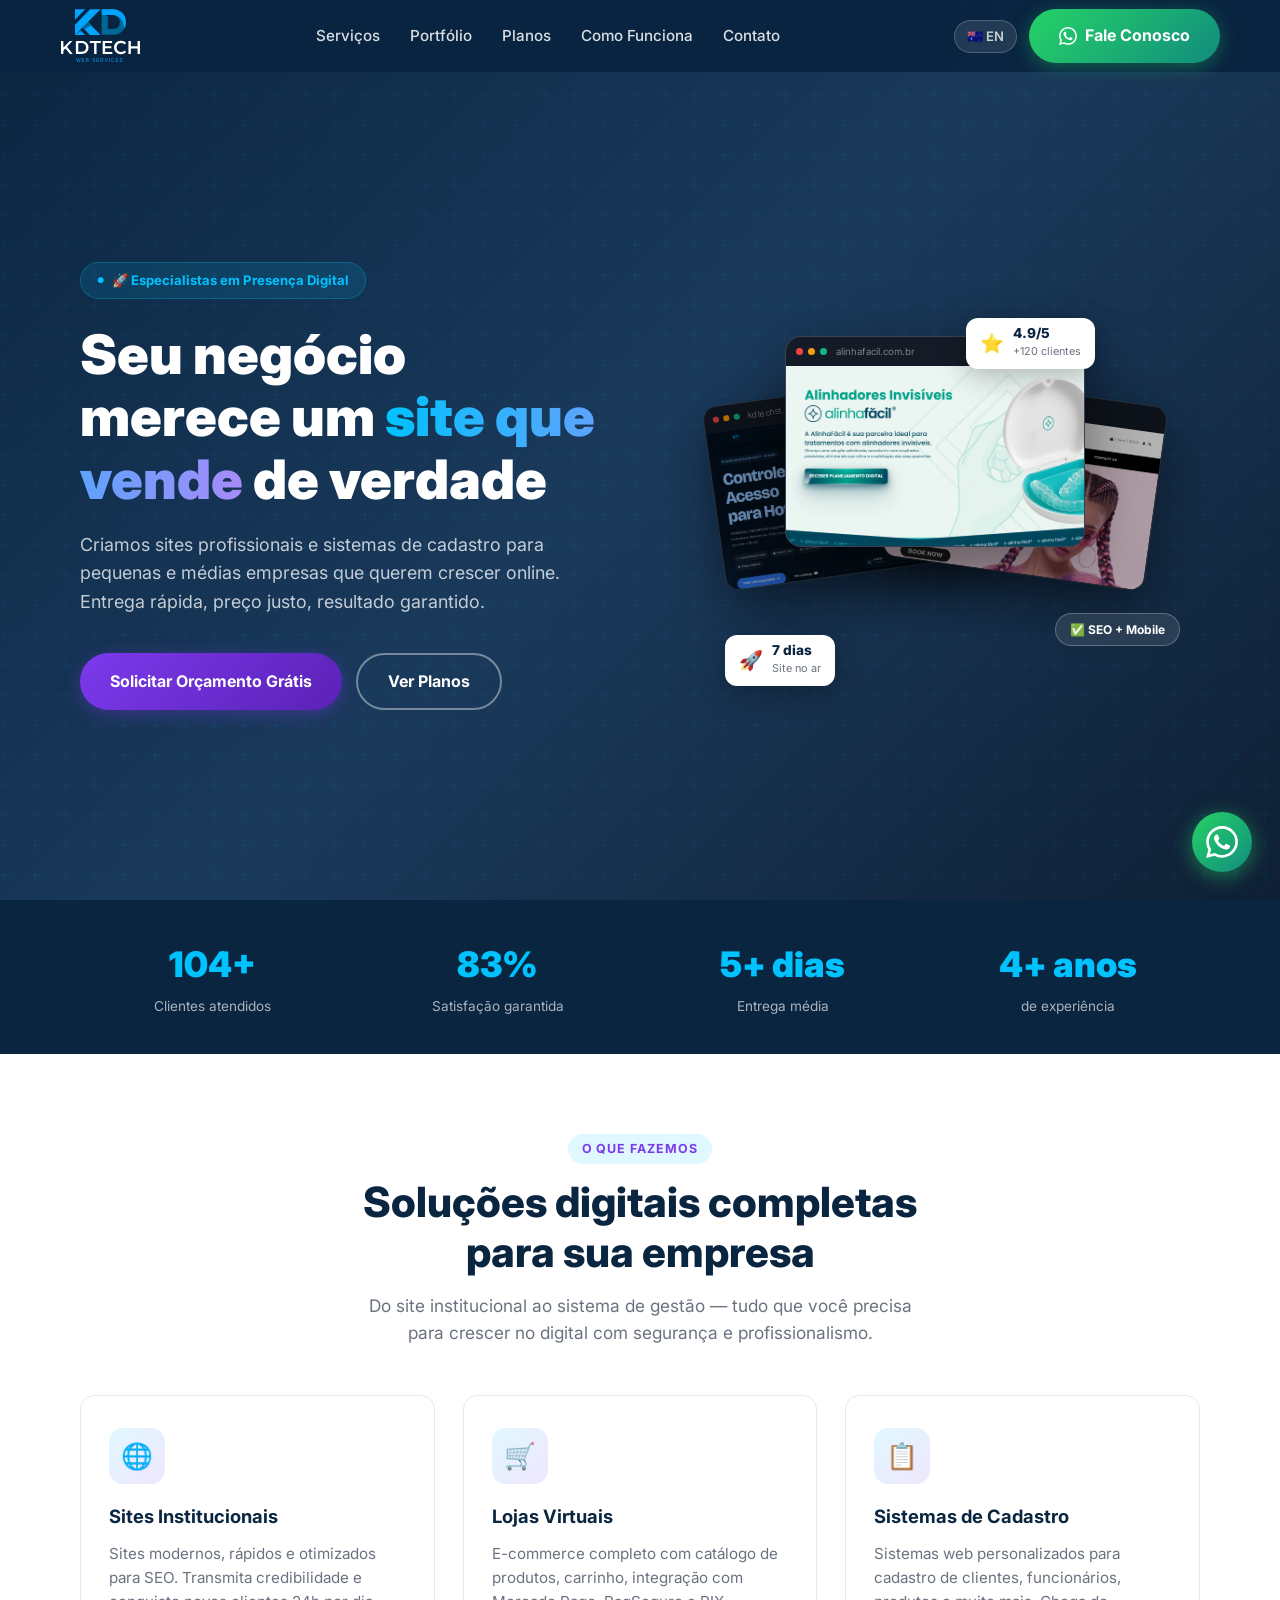
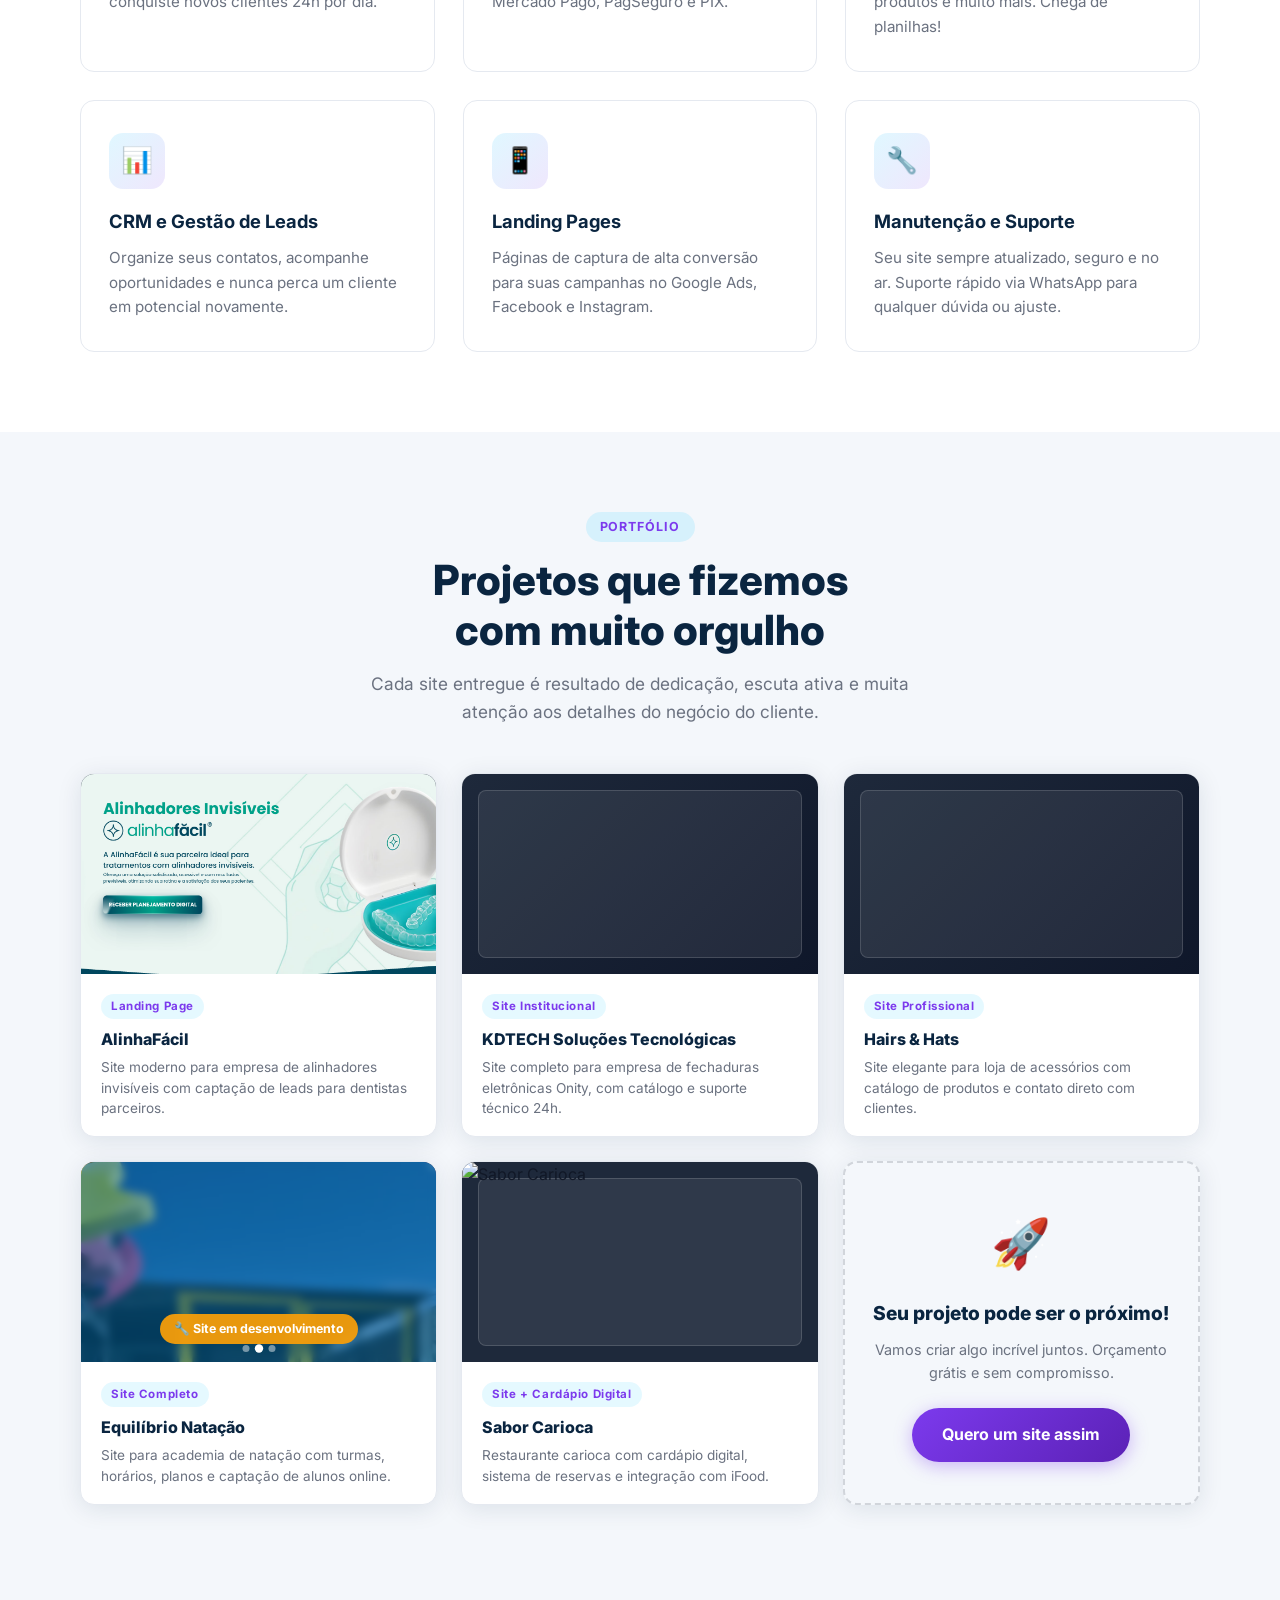
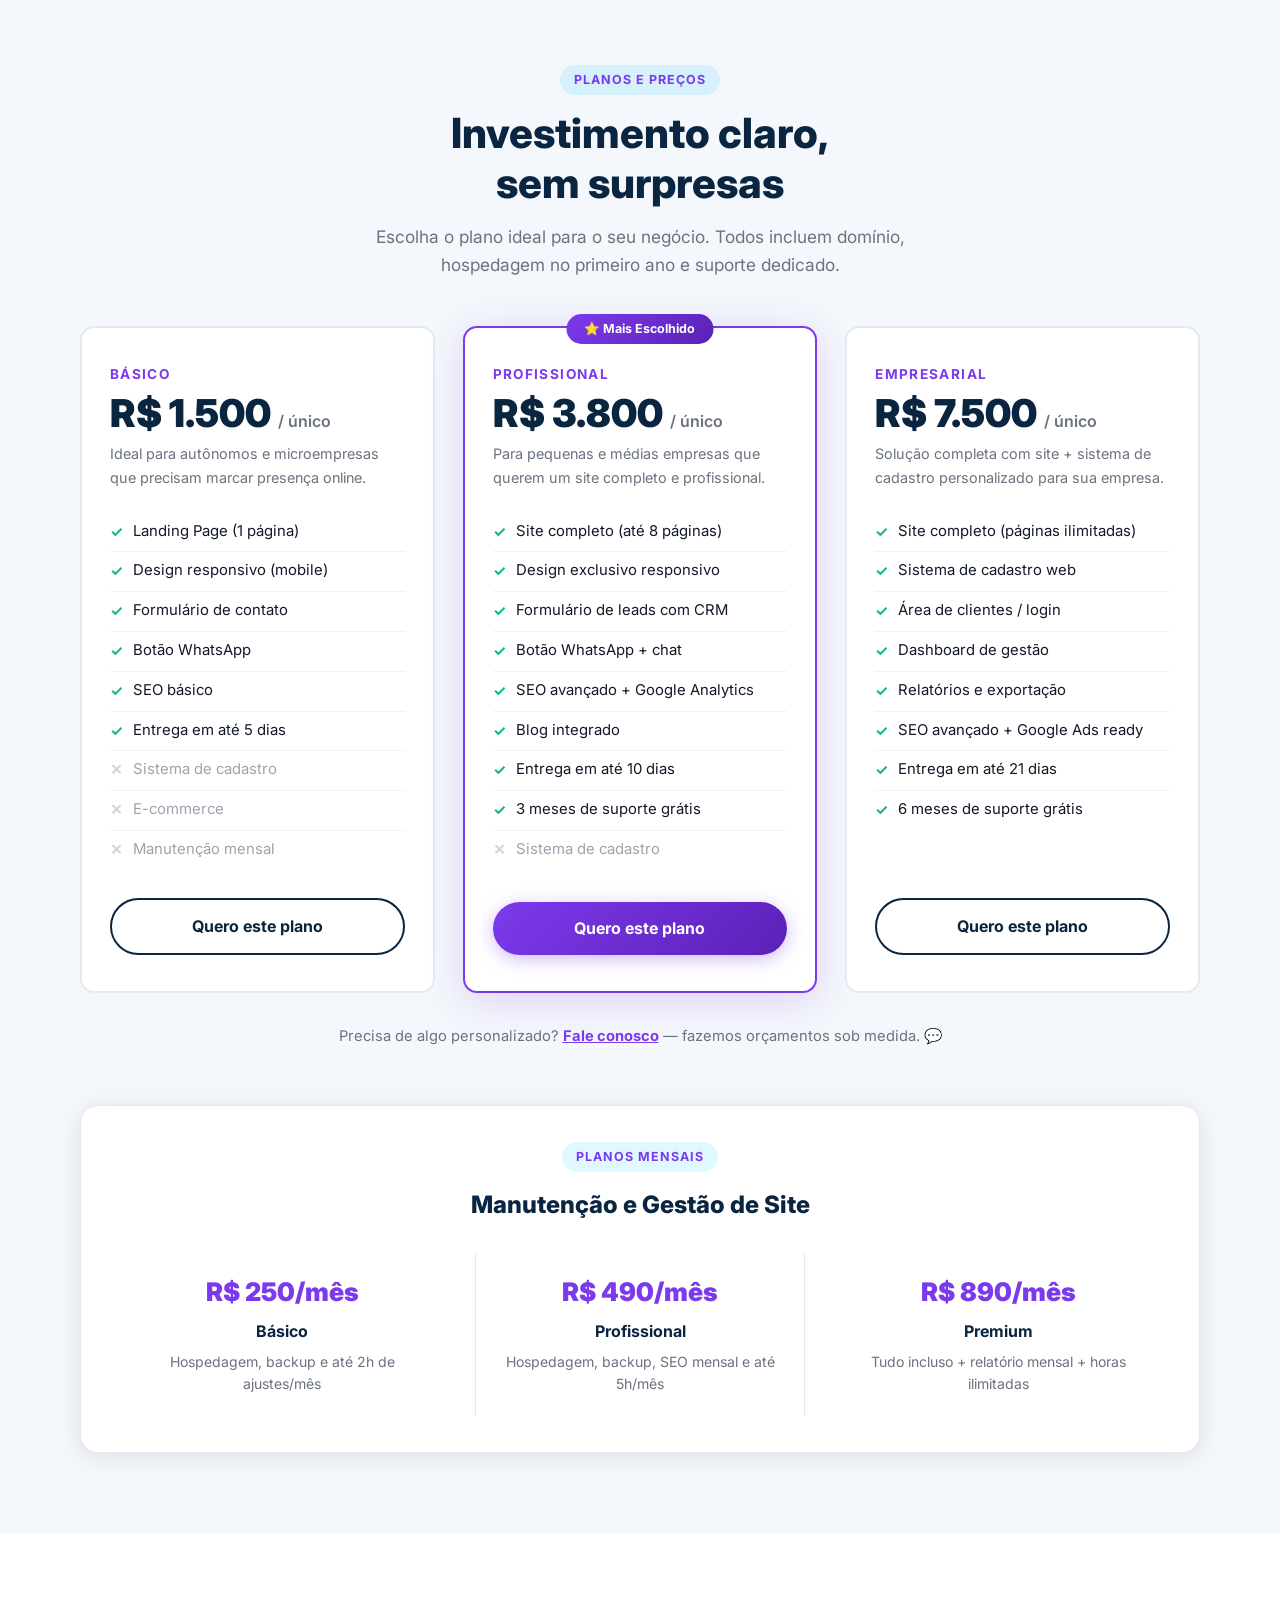
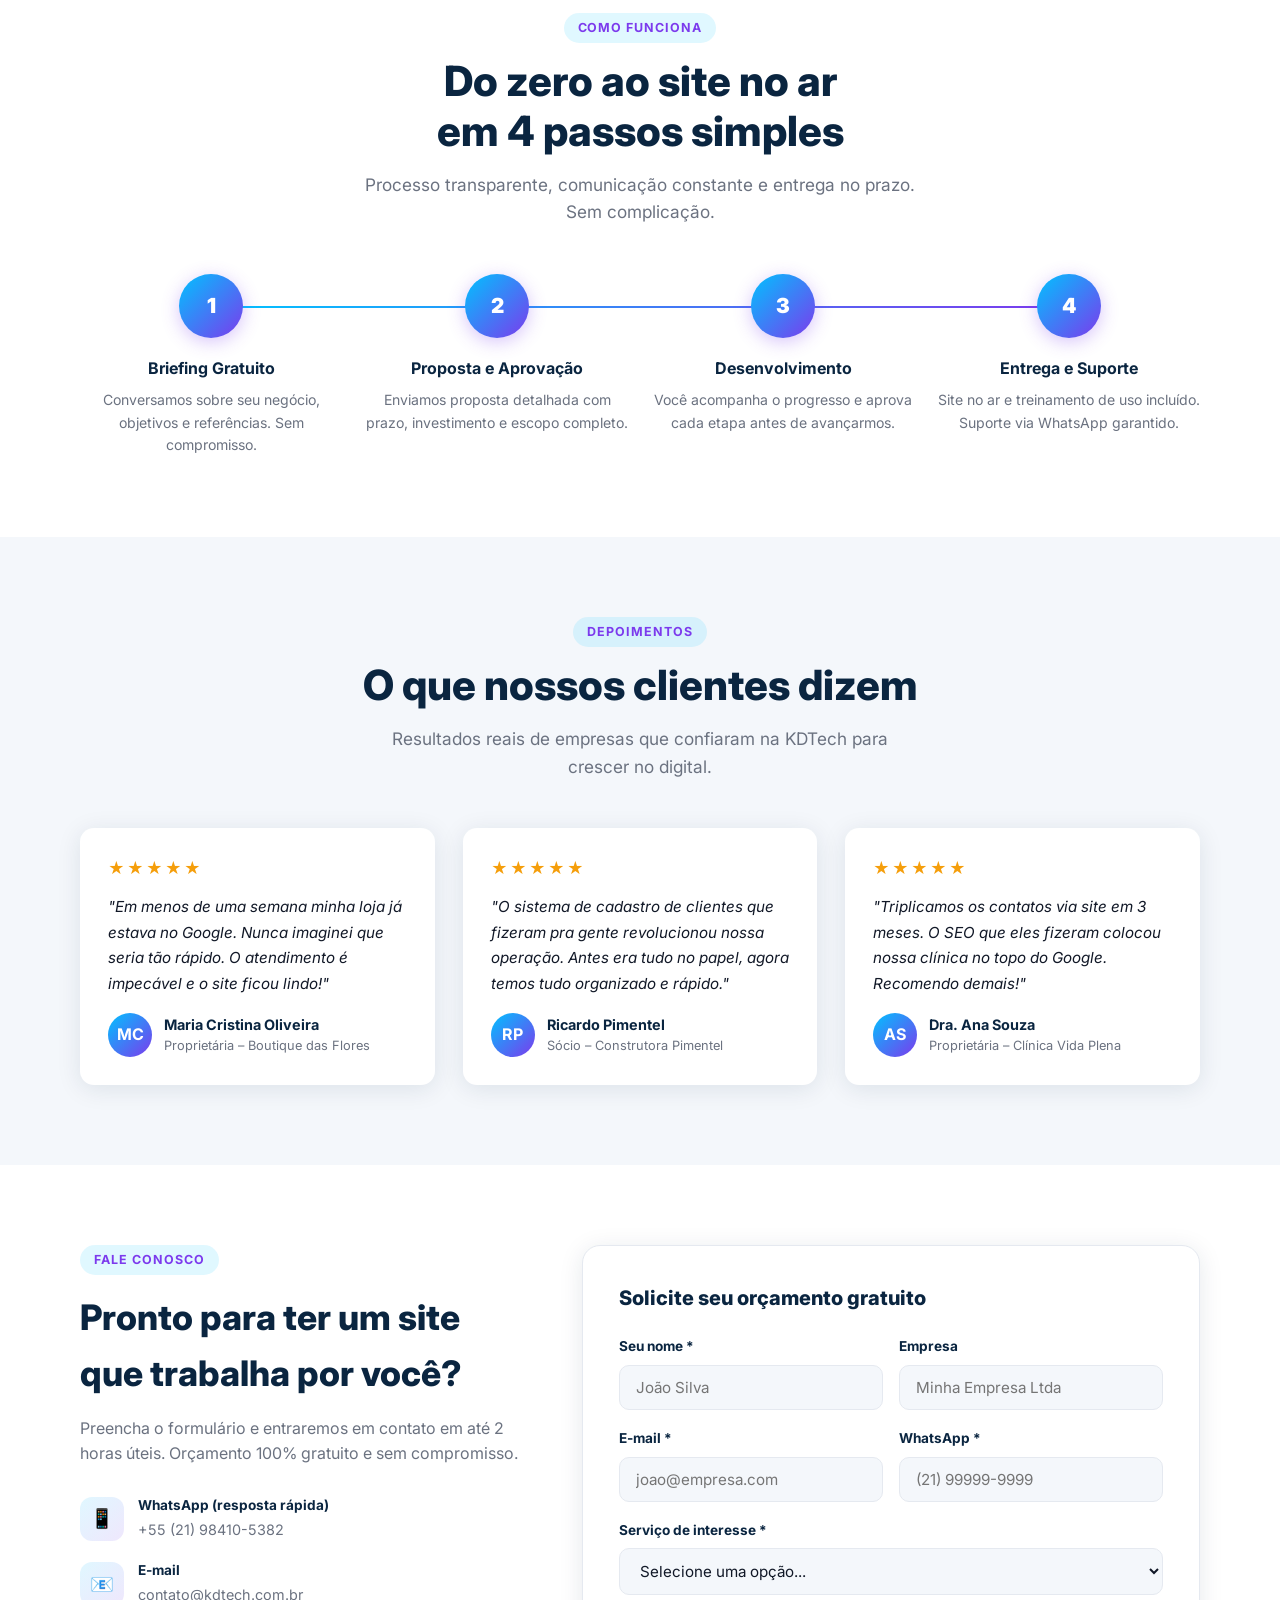
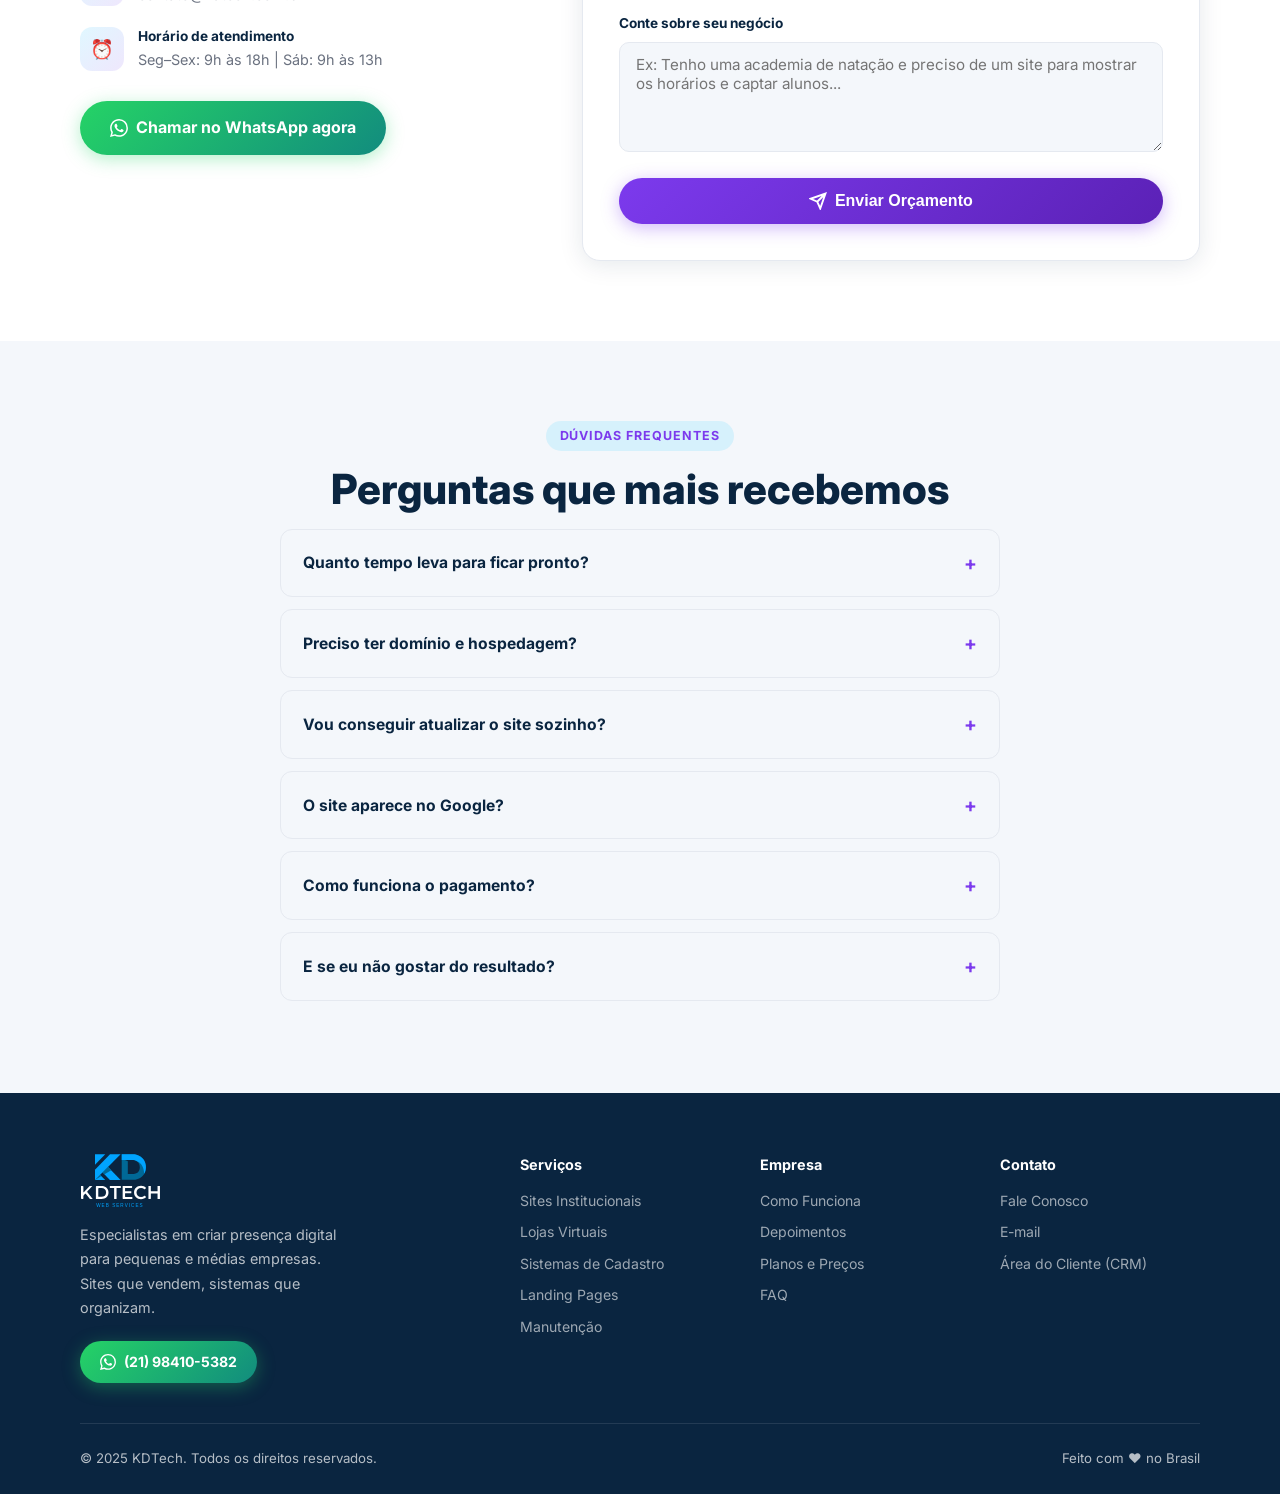
==== commit 87bee721: "Fix IP geolocation API to support HTTPS Switch from ip-api.com (HTTP only) to ipapi.co (HTTPS) Mixed" ====
--- a/index.html
+++ b/index.html
@@ -38,9 +38,9 @@
     var saved = localStorage.getItem('kdtech-lang');
     if (saved === 'en') { window.location.replace('/en/'); return; }
     if (saved === 'pt') return;
-    fetch('https://ip-api.com/json/?fields=countryCode')
+    fetch('https://ipapi.co/json/')
       .then(function(r){ return r.json(); })
-      .then(function(d){ if (d.countryCode && d.countryCode !== 'BR') { localStorage.setItem('kdtech-lang','en'); window.location.replace('/en/'); } })
+      .then(function(d){ if (d.country_code && d.country_code !== 'BR') { localStorage.setItem('kdtech-lang','en'); window.location.replace('/en/'); } })
       .catch(function(){});
   })();
 </script>
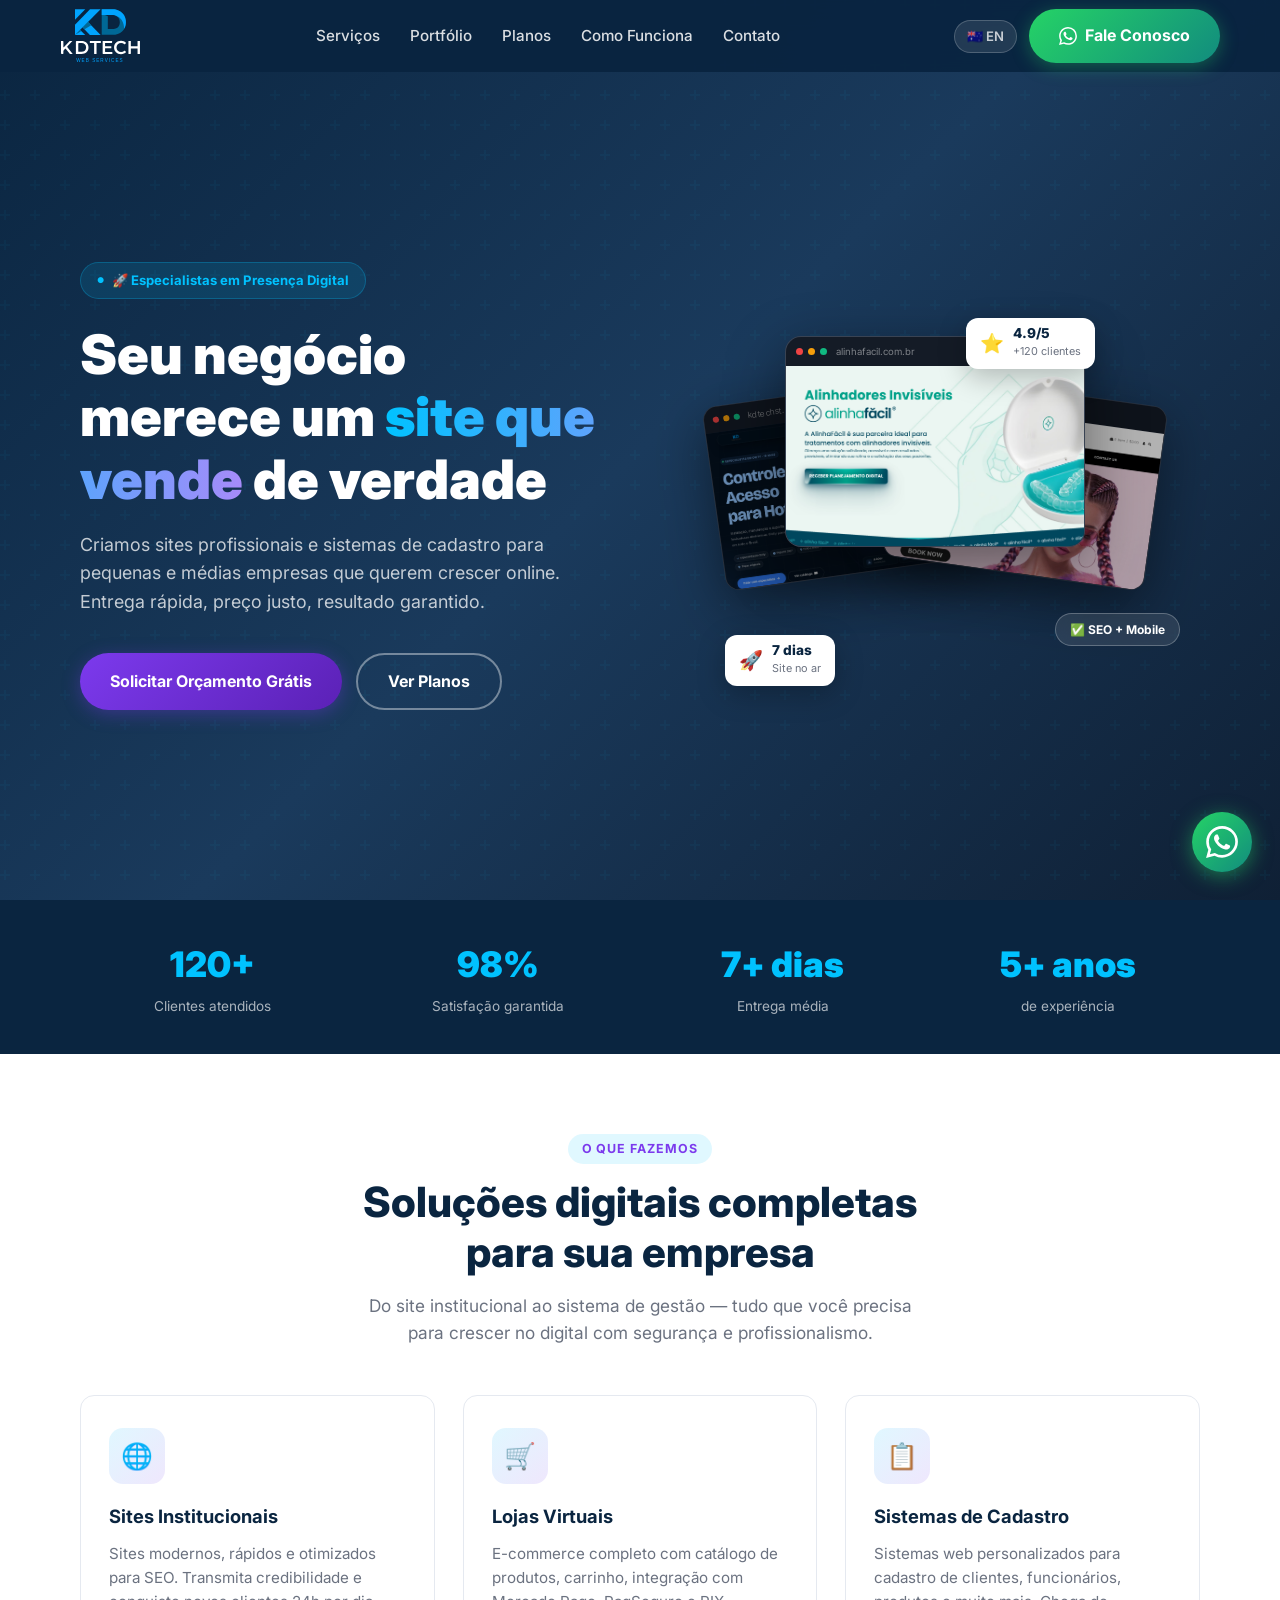
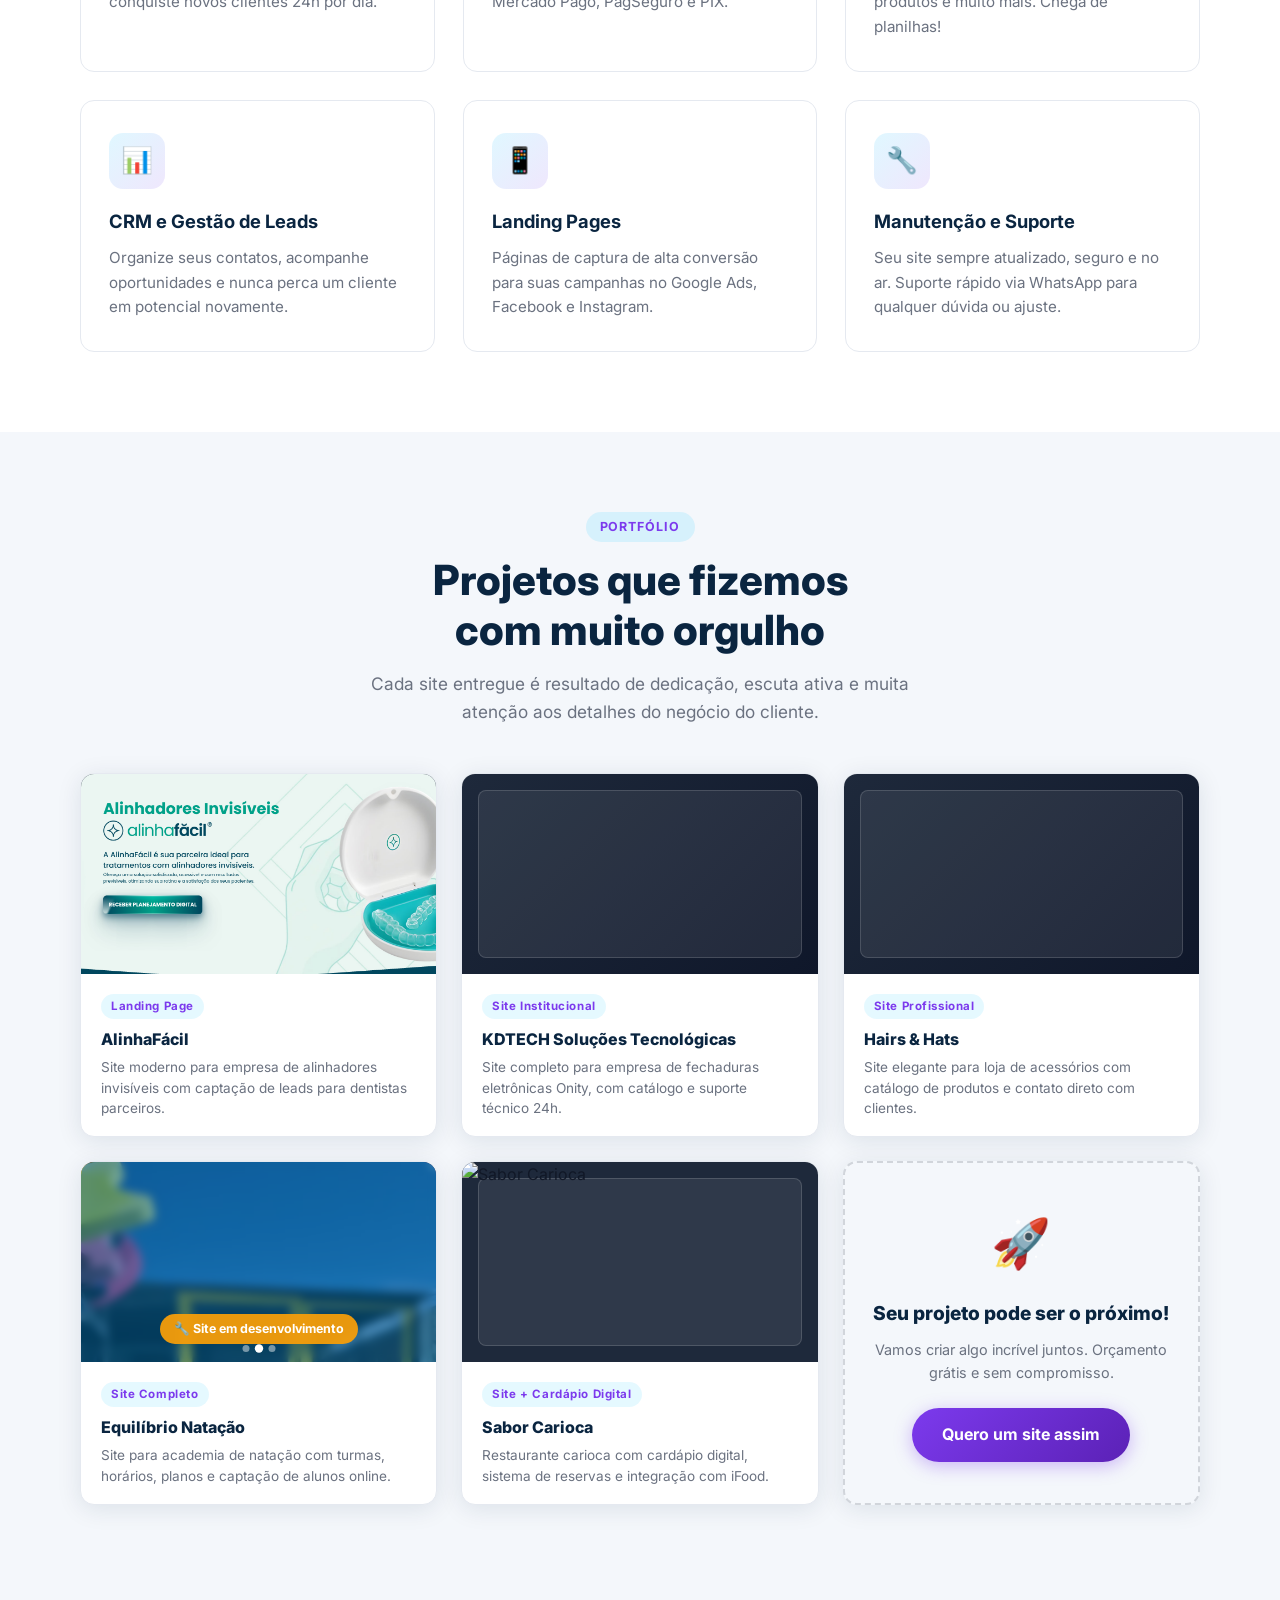
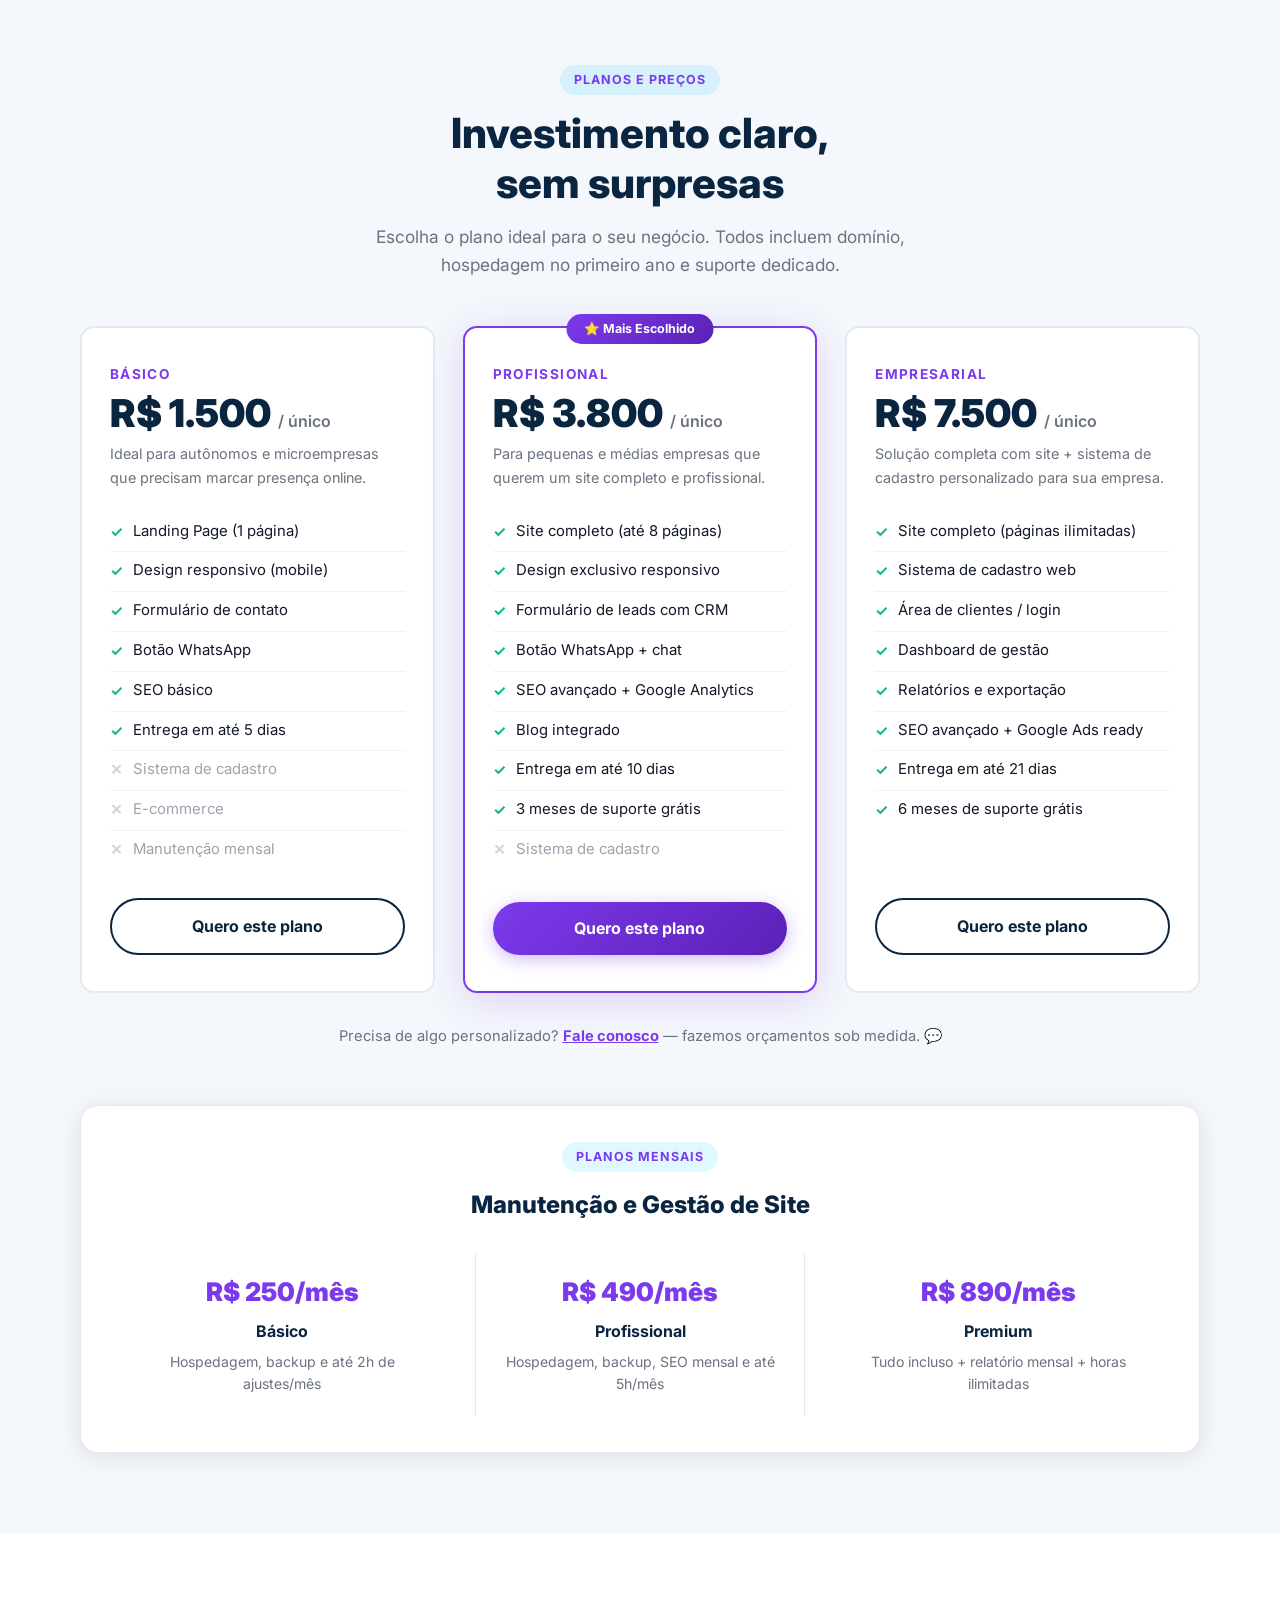
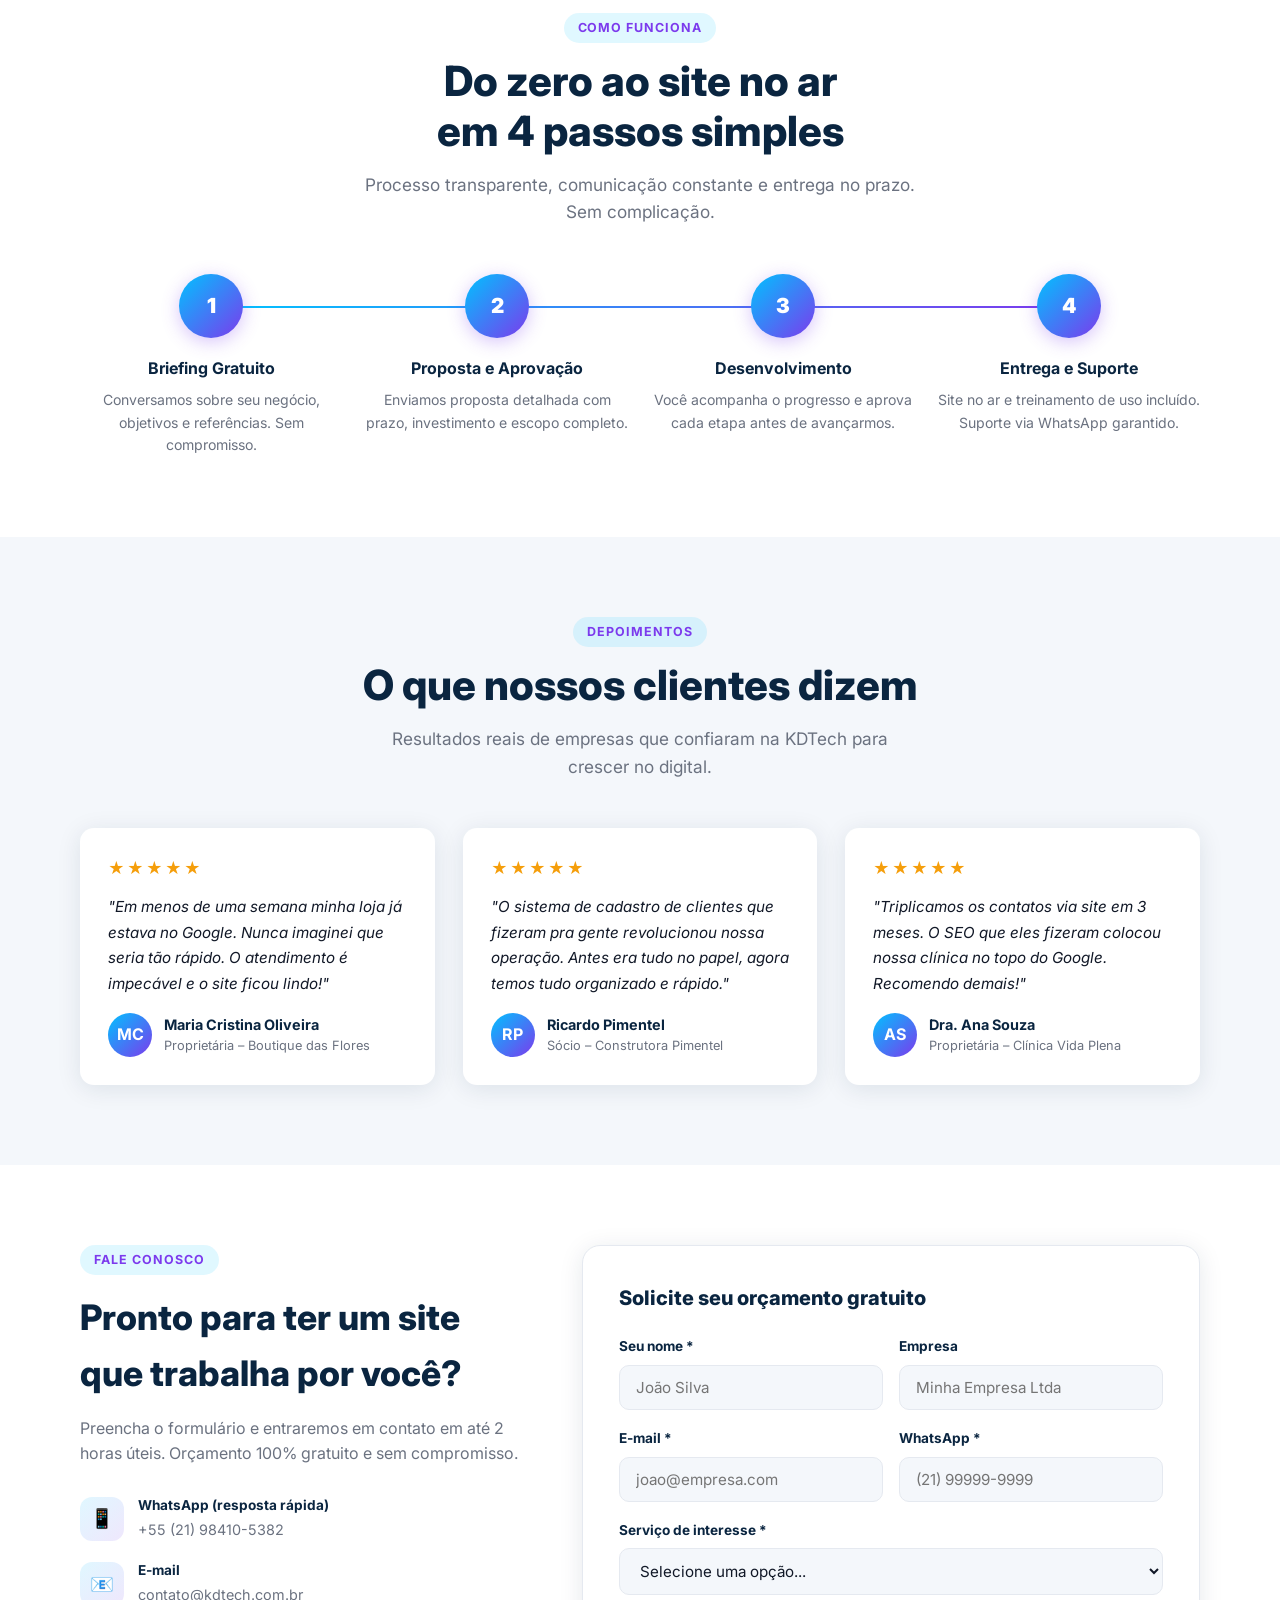
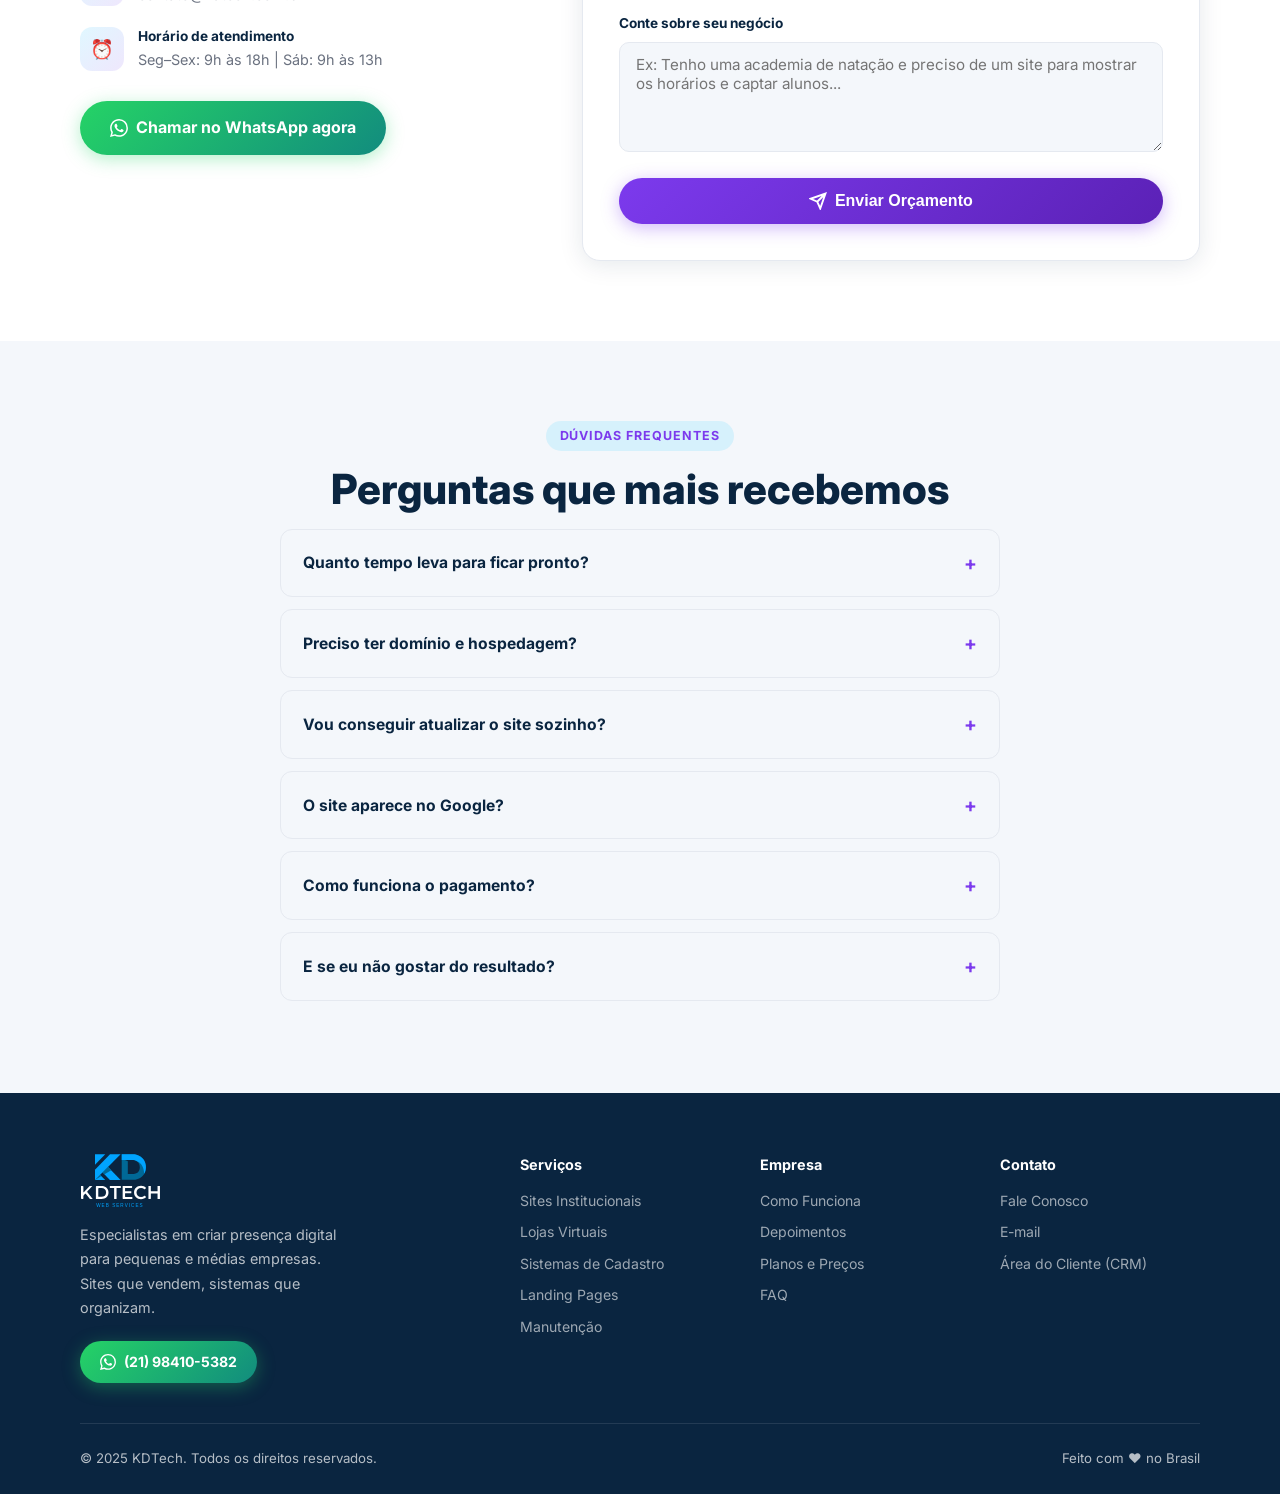
==== commit d2dd8e13: "Add favicon and fix title to all-caps KDTECH - favicon.ico (16/32/48px) from KD mark logo - favicon." ====
--- a/index.html
+++ b/index.html
@@ -3,7 +3,7 @@
 <head>
   <meta charset="UTF-8" />
   <meta name="viewport" content="width=device-width, initial-scale=1.0" />
-  <title>KDTech – Sites e Sistemas para Empresas | Brasil</title>
+  <title>KDTECH – Sites e Sistemas para Empresas | Brasil</title>
   <meta name="description" content="Criamos sites profissionais e sistemas de cadastro para pequenas e médias empresas. Presença digital que converte. Solicite seu orçamento gratuito!" />
   <meta name="keywords" content="criação de sites, sistemas de cadastro, sites para empresas, agência digital, desenvolvimento web, Rio de Janeiro, Brasil" />
   <meta name="author" content="KDTech" />
@@ -16,6 +16,9 @@
   <link rel="preconnect" href="https://fonts.googleapis.com" />
   <link rel="preconnect" href="https://fonts.gstatic.com" crossorigin />
   <link href="https://fonts.googleapis.com/css2?family=Inter:wght@400;500;600;700;800;900&display=swap" rel="stylesheet" />
+  <link rel="icon" type="image/x-icon" href="favicon.ico" />
+  <link rel="icon" type="image/svg+xml" href="assets/img/favicon.svg" />
+  <link rel="apple-touch-icon" href="assets/img/logo-kd-blue.png" />
   <link rel="stylesheet" href="assets/css/style.css" />
   <!-- Schema.org -->
   <script type="application/ld+json">
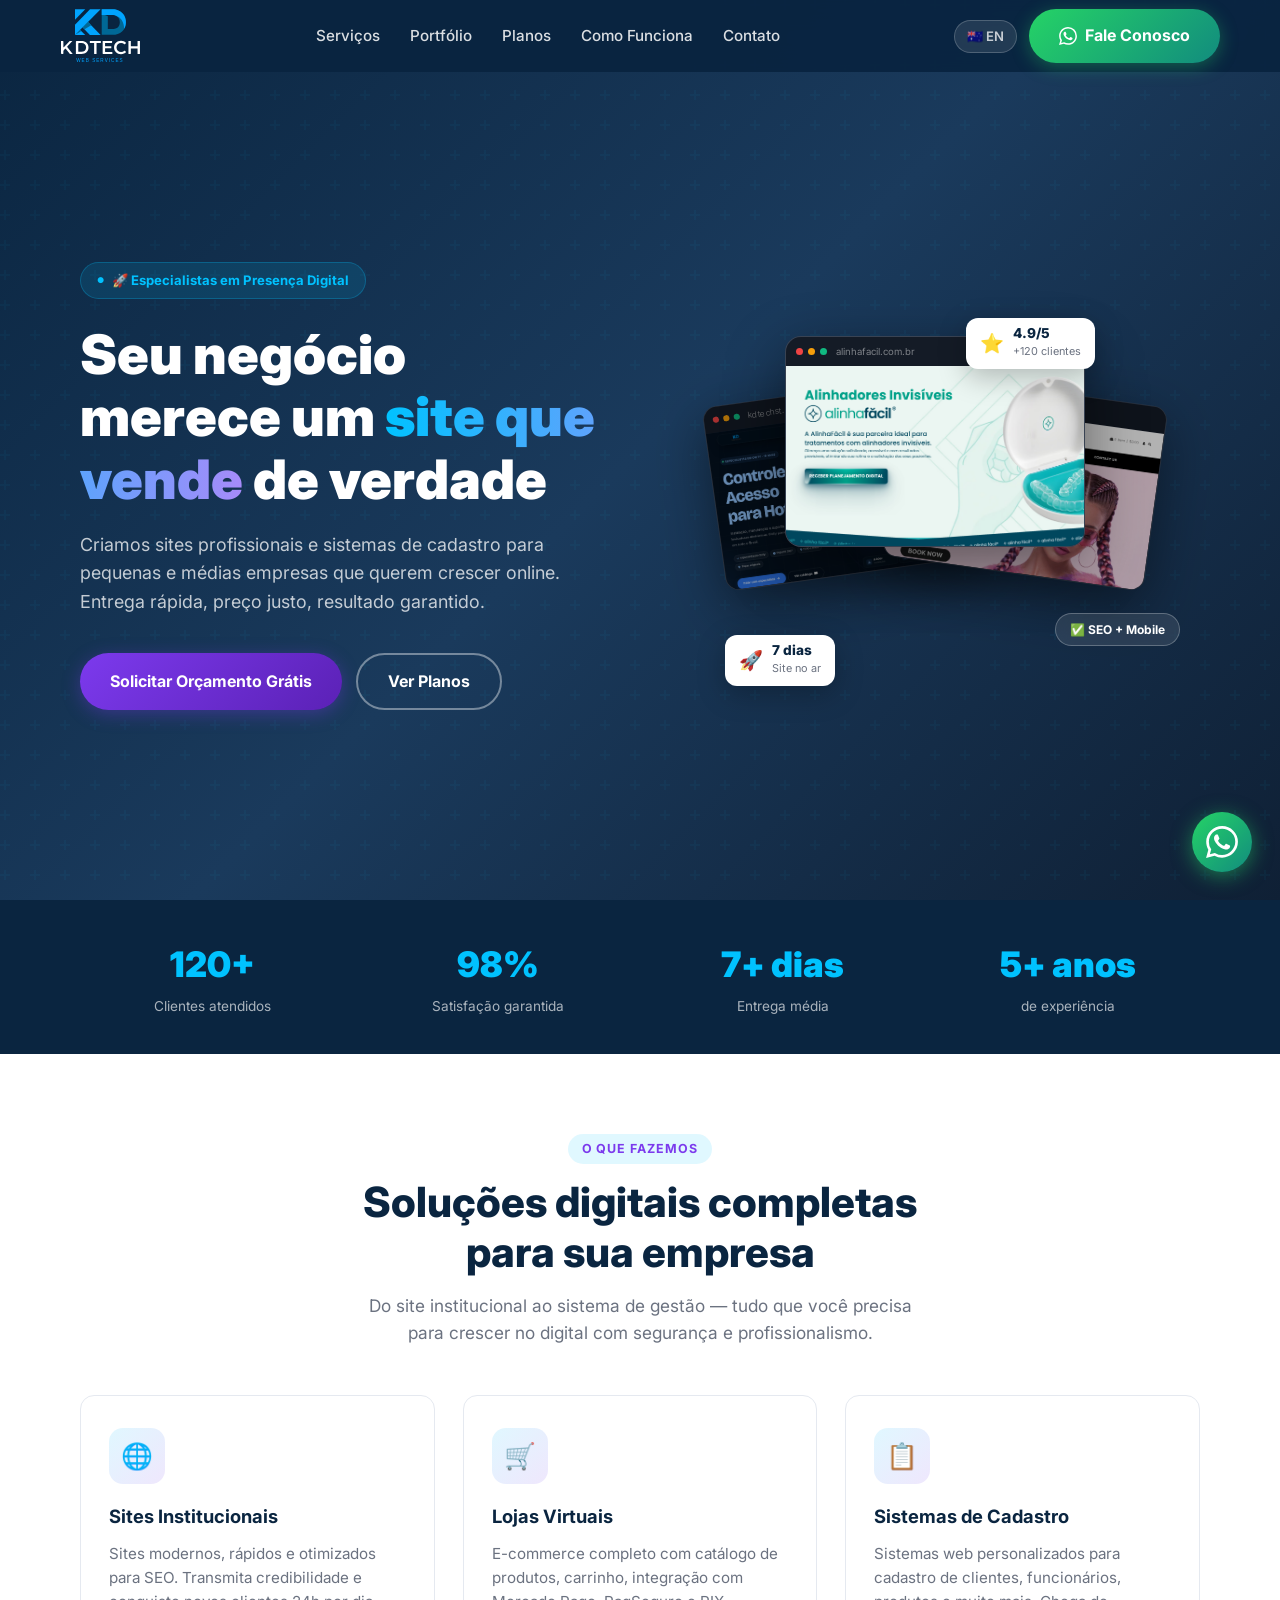
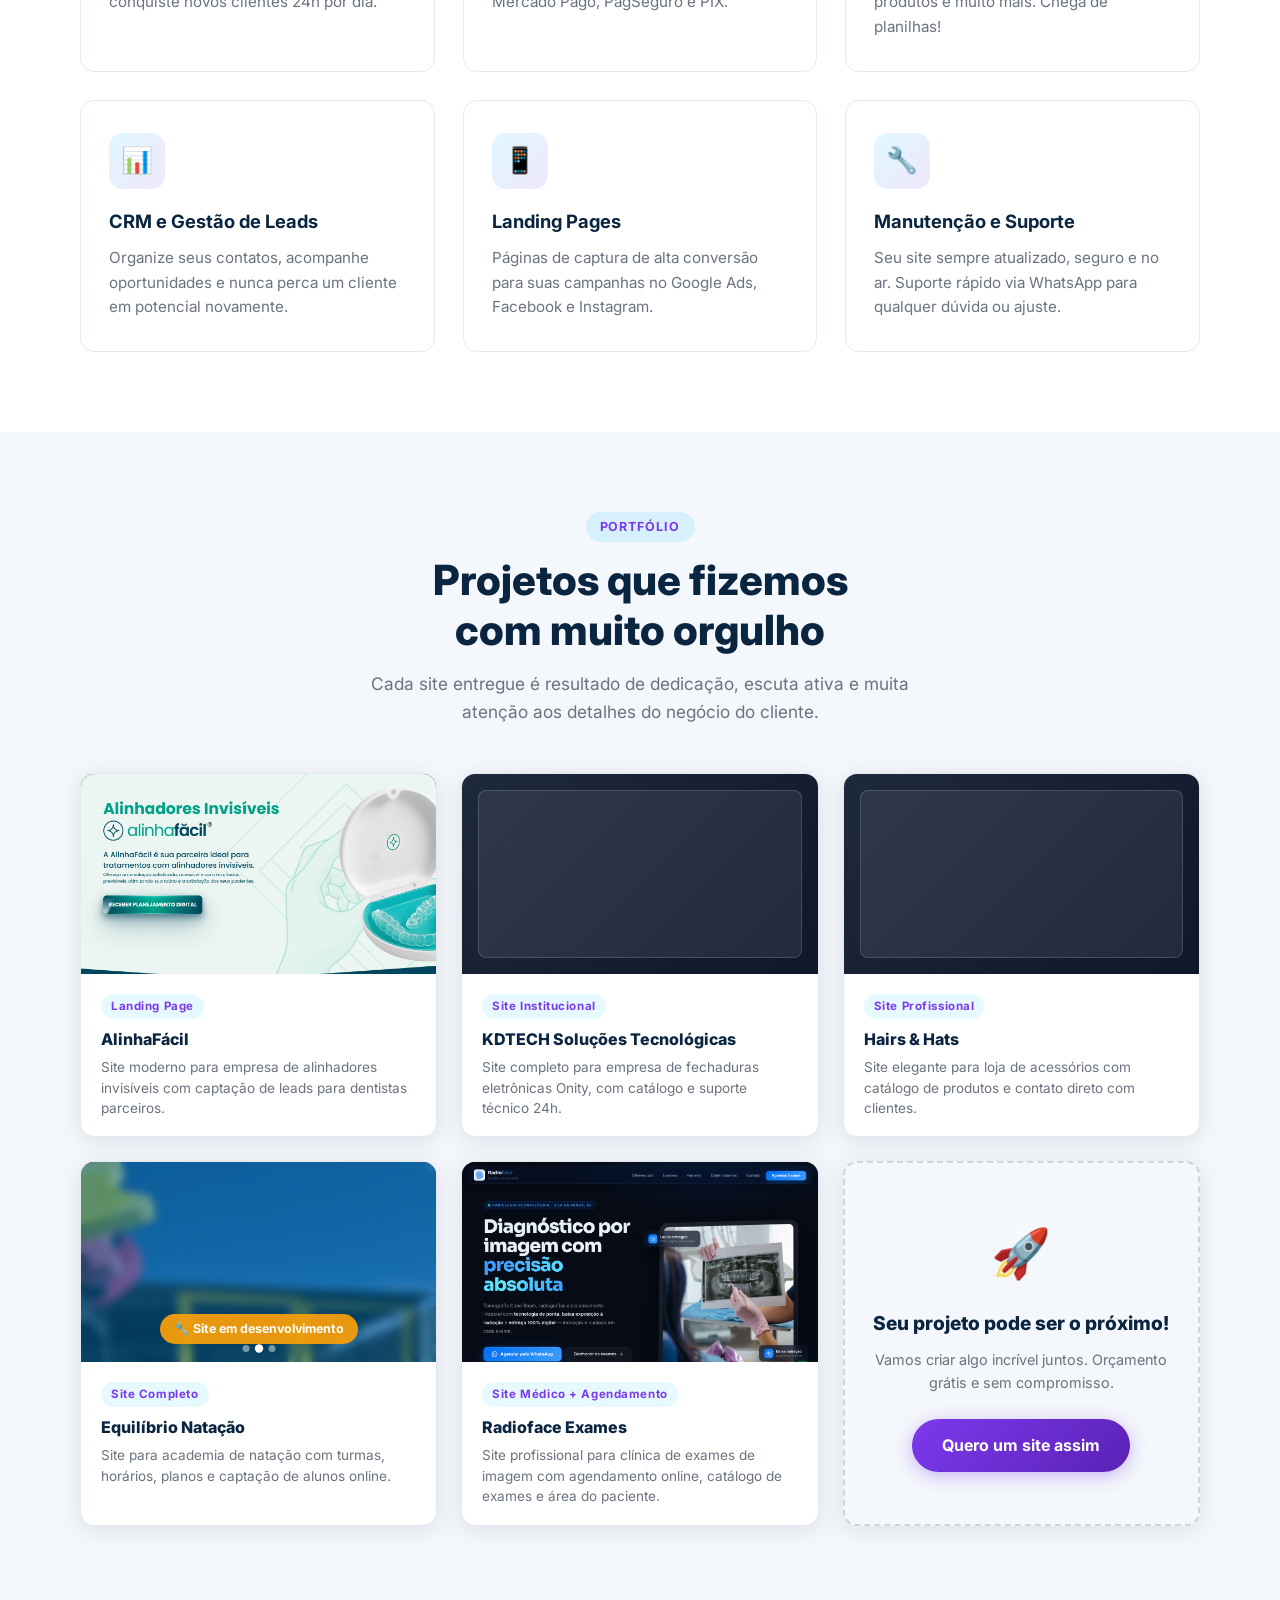
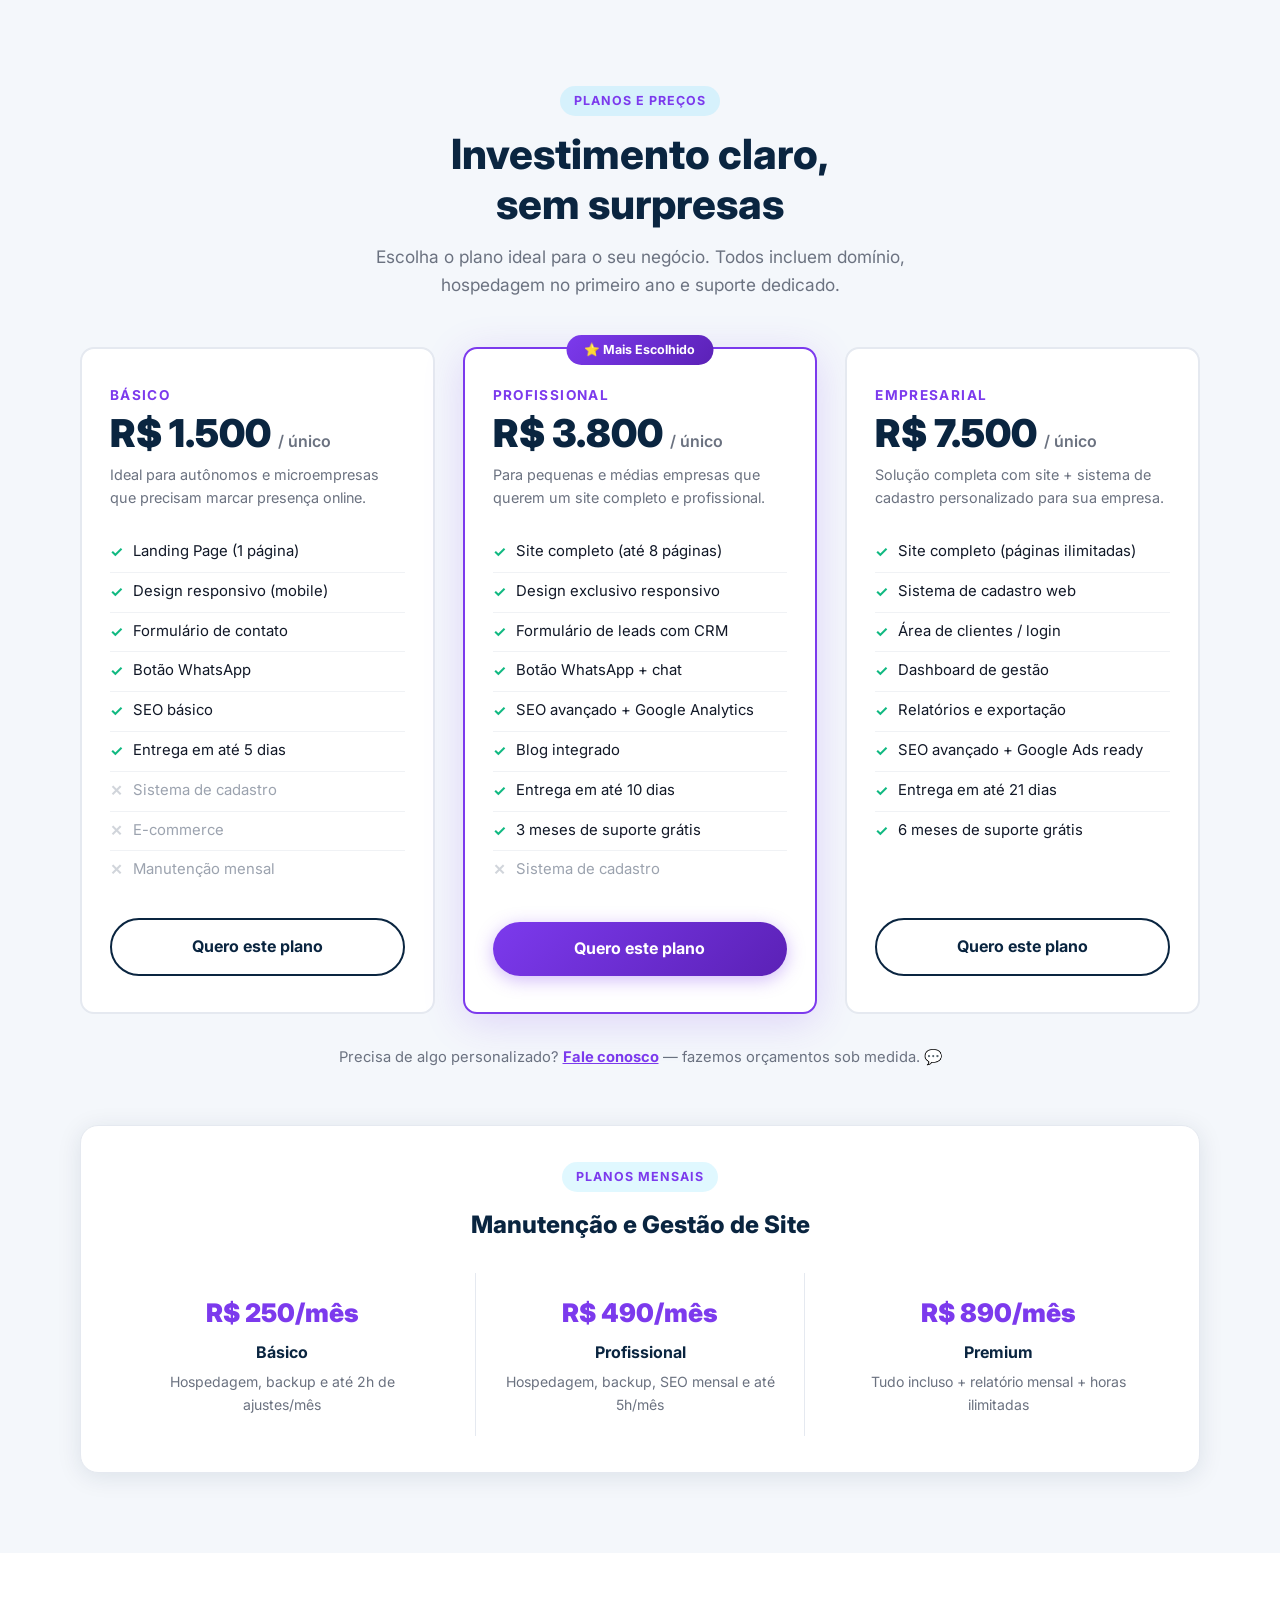
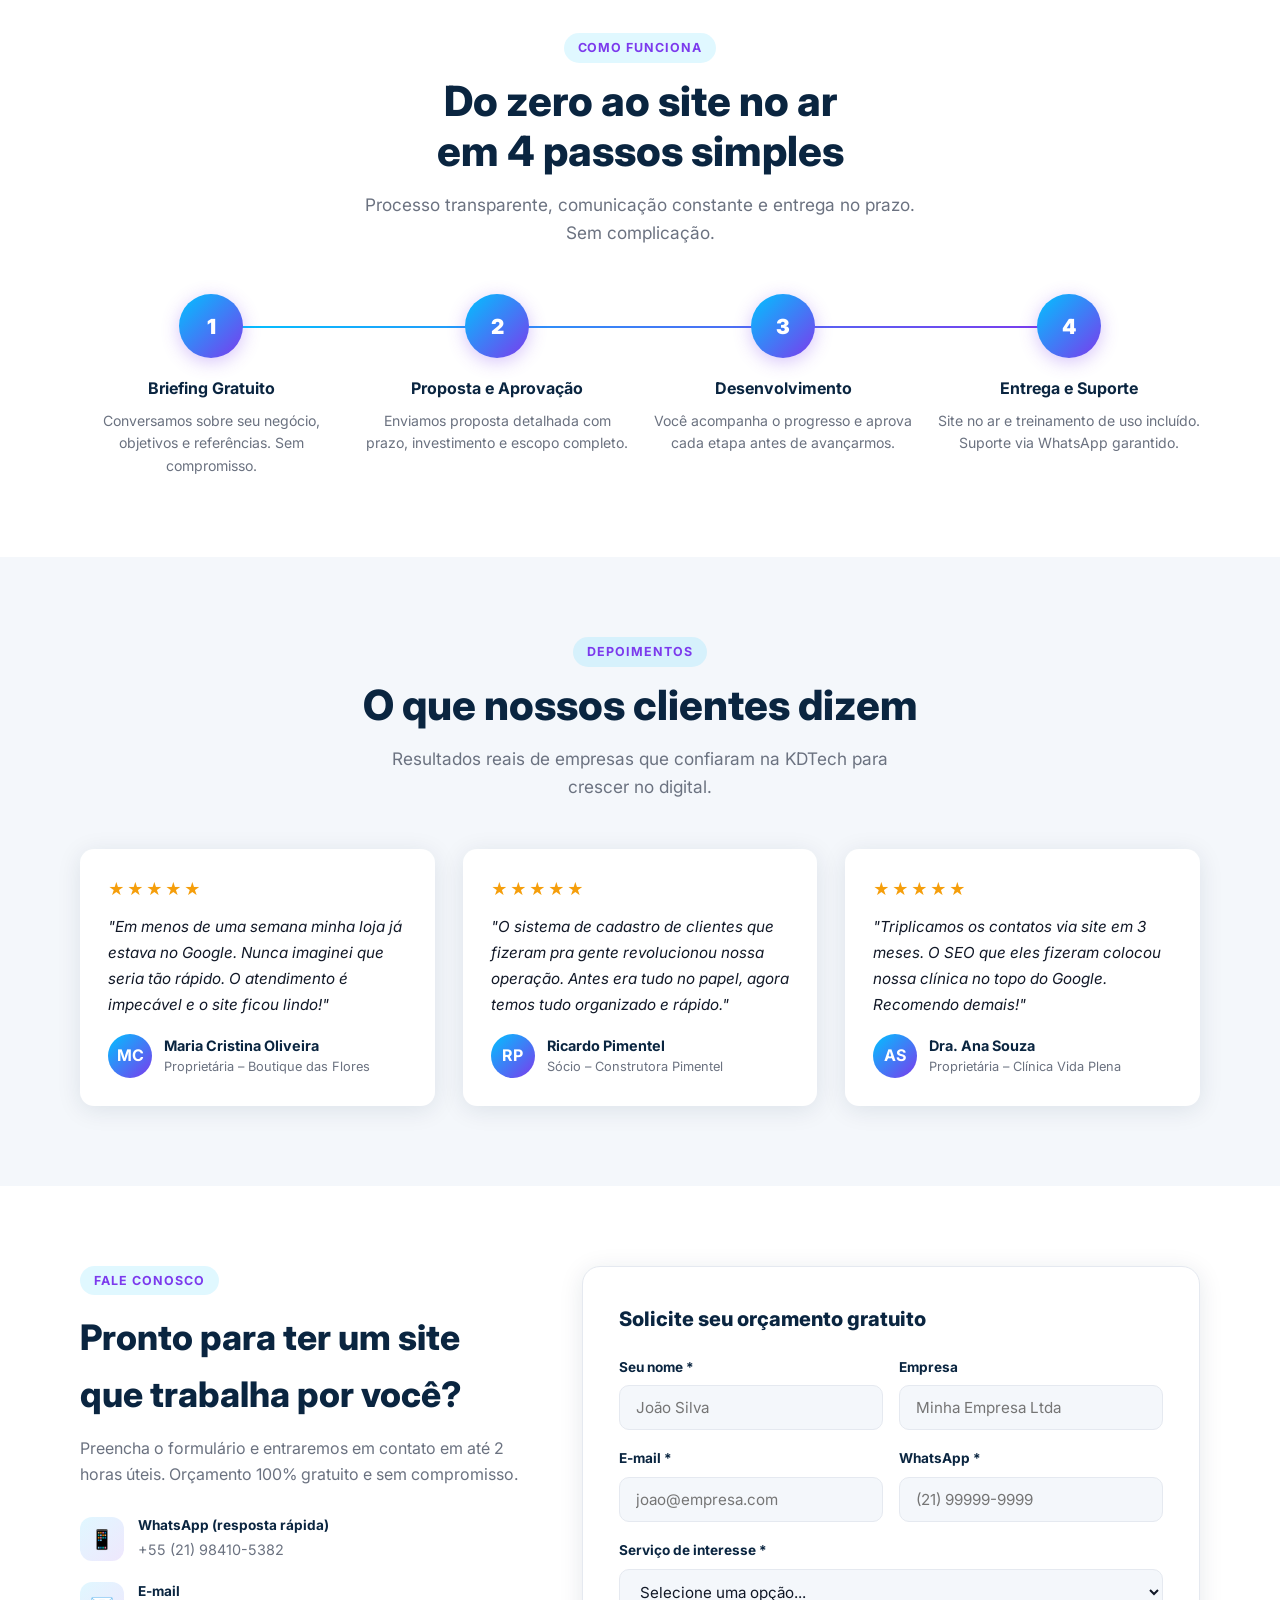
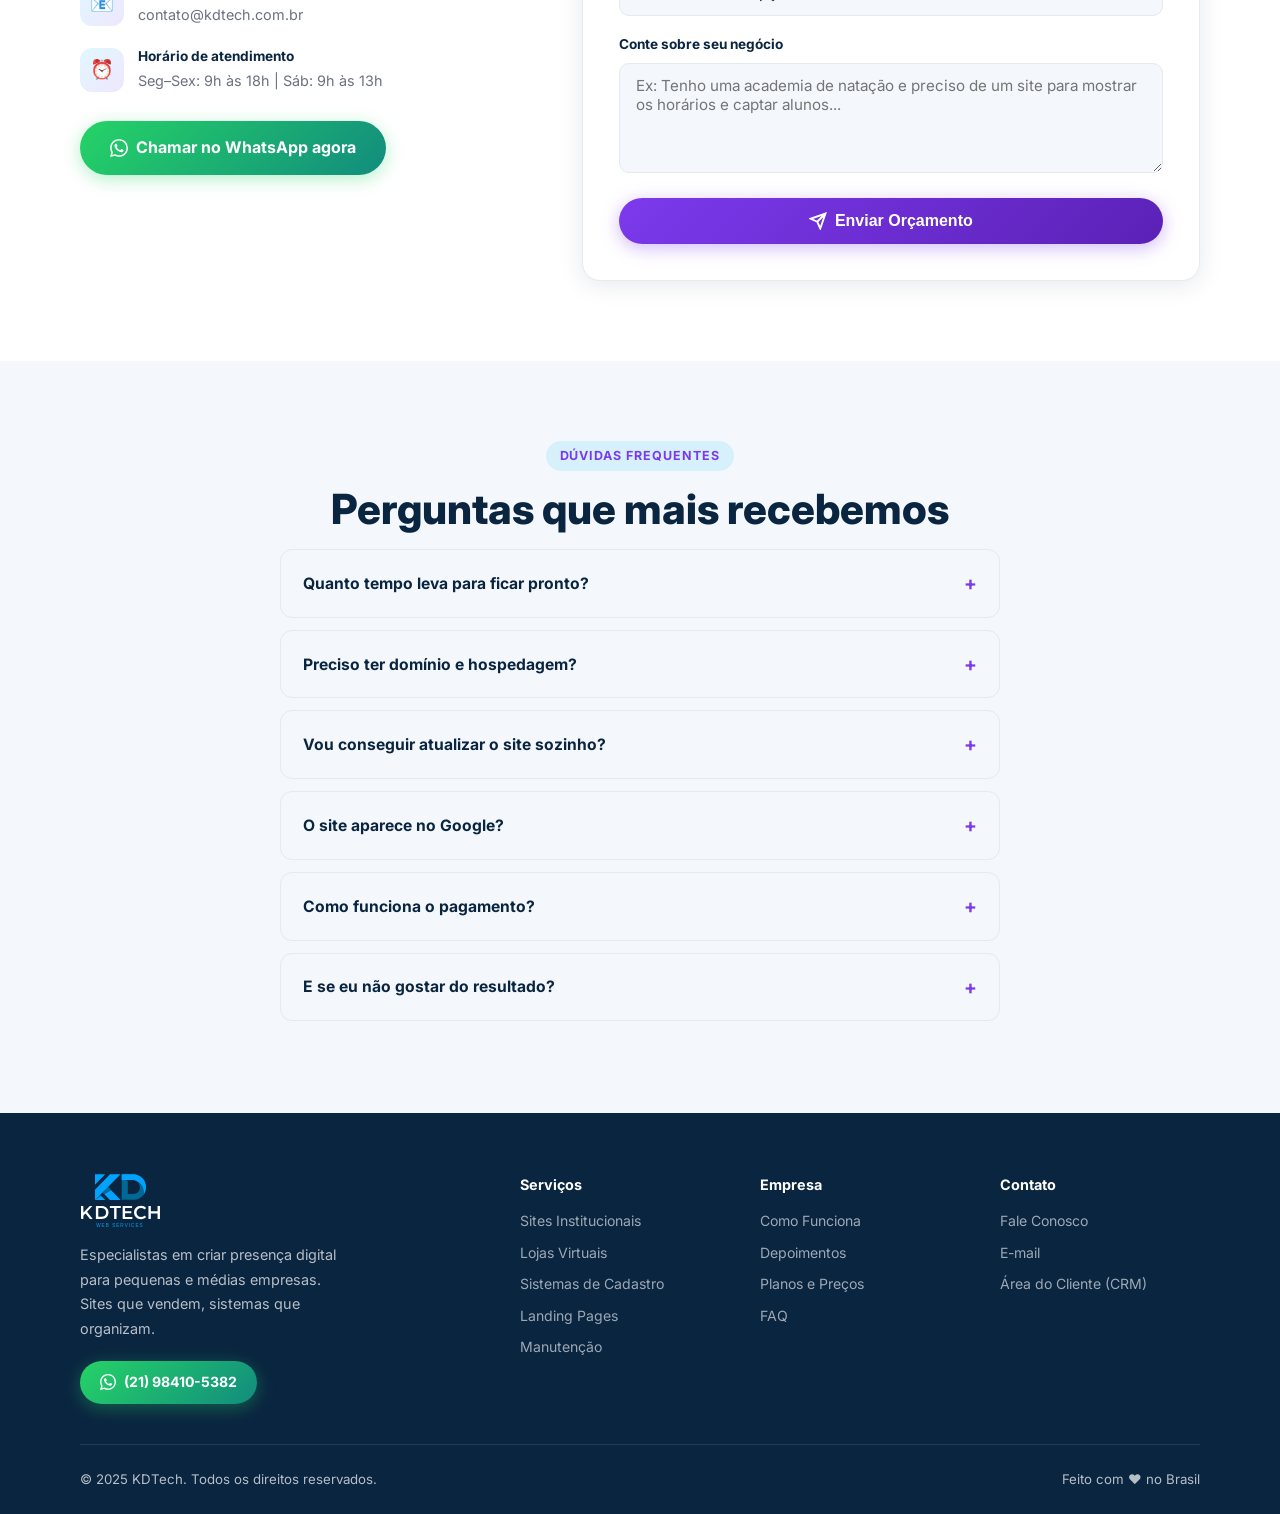
==== commit 1f0b545a: "Sync EN/BR sites: fan-stack hero on EN, Radioface in portfolio - EN hero: replaced old stats card mo" ====
--- a/index.html
+++ b/index.html
@@ -17,8 +17,7 @@
   <link rel="preconnect" href="https://fonts.gstatic.com" crossorigin />
   <link href="https://fonts.googleapis.com/css2?family=Inter:wght@400;500;600;700;800;900&display=swap" rel="stylesheet" />
   <link rel="icon" type="image/x-icon" href="favicon.ico" />
-  <link rel="icon" type="image/svg+xml" href="assets/img/favicon.svg" />
-  <link rel="apple-touch-icon" href="assets/img/logo-kd-blue.png" />
+  <link rel="apple-touch-icon" href="favicon.ico" />
   <link rel="stylesheet" href="assets/css/style.css" />
   <!-- Schema.org -->
   <script type="application/ld+json">
@@ -68,7 +67,7 @@
         Fale Conosco
       </a>
     </div>
-    <div class="hamburger" onclick="this.closest('.navbar').classList.toggle('open')">
+    <div class="hamburger">
       <span></span><span></span><span></span>
     </div>
   </div>
@@ -272,18 +271,18 @@
         </div>
       </div>
 
-      <!-- 5. Sabor Carioca — FICTÍCIO -->
+      <!-- 5. Radioface Exames — REAL -->
       <div class="portfolio-card">
         <div class="portfolio-img">
-          <img class="pscreen" src="https://images.unsplash.com/photo-1555396273-367ea4eb4db5?w=800&q=80&auto=format&fit=crop" alt="Sabor Carioca" loading="lazy" />
+          <img class="pscreen" src="assets/img/portfolio-radioface.png" alt="Radioface Exames" loading="lazy" />
           <div class="portfolio-overlay">
-            <span style="color:white;font-size:0.82rem;font-weight:700;background:rgba(0,0,0,0.5);padding:6px 14px;border-radius:99px">✅ Projeto Concluído</span>
+            <a href="https://radiofaceexames.com" target="_blank" rel="noopener" class="btn btn-outline" style="color:white;border-color:white;font-size:0.85rem;padding:10px 22px">Ver Site ao Vivo ↗</a>
           </div>
         </div>
         <div class="portfolio-info">
-          <span class="portfolio-tag">Site + Cardápio Digital</span>
-          <h3>Sabor Carioca</h3>
-          <p>Restaurante carioca com cardápio digital, sistema de reservas e integração com iFood.</p>
+          <span class="portfolio-tag">Site Médico + Agendamento</span>
+          <h3>Radioface Exames</h3>
+          <p>Site profissional para clínica de exames de imagem com agendamento online, catálogo de exames e área do paciente.</p>
         </div>
       </div>
 
--- a/assets/css/style.css
+++ b/assets/css/style.css
@@ -684,18 +684,38 @@
   .hero-btns { justify-content: center; }
   .nav-links, .nav-cta { display: none; }
   .hamburger { display: flex; }
+  .navbar-inner { flex-wrap: wrap; }
   .navbar.open .nav-links {
-    display: flex; flex-direction: column;
-    position: absolute; top: 72px; left: 0; right: 0;
-    background: var(--primary);
-    padding: 20px; gap: 14px;
+    display: flex;
+    flex-direction: column;
+    width: 100%;
+    order: 3;
+    padding: 16px 0 12px;
+    gap: 4px;
+    border-top: 1px solid rgba(255,255,255,0.1);
+    margin-top: 12px;
+  }
+  .navbar.open .nav-links a {
+    padding: 10px 4px;
+    font-size: 1rem;
+    border-bottom: 1px solid rgba(255,255,255,0.06);
   }
   .navbar.open .nav-cta {
-    display: flex; flex-direction: column;
-    position: absolute; top: 72px; left: 0; right: 0;
-    background: var(--primary);
-    padding: 0 20px 20px; margin-top: 160px;
+    display: flex;
+    flex-direction: column;
+    width: 100%;
+    order: 4;
+    padding: 12px 0 20px;
     gap: 10px;
+    align-items: stretch;
+  }
+  .navbar.open .nav-cta .btn-lang {
+    justify-content: center;
+    font-size: 0.95rem;
+    padding: 10px;
+  }
+  .navbar.open .nav-cta .btn-whatsapp {
+    justify-content: center;
   }
   .plan-card.popular { transform: scale(1); }
   .stats-inner { grid-template-columns: repeat(2,1fr); }
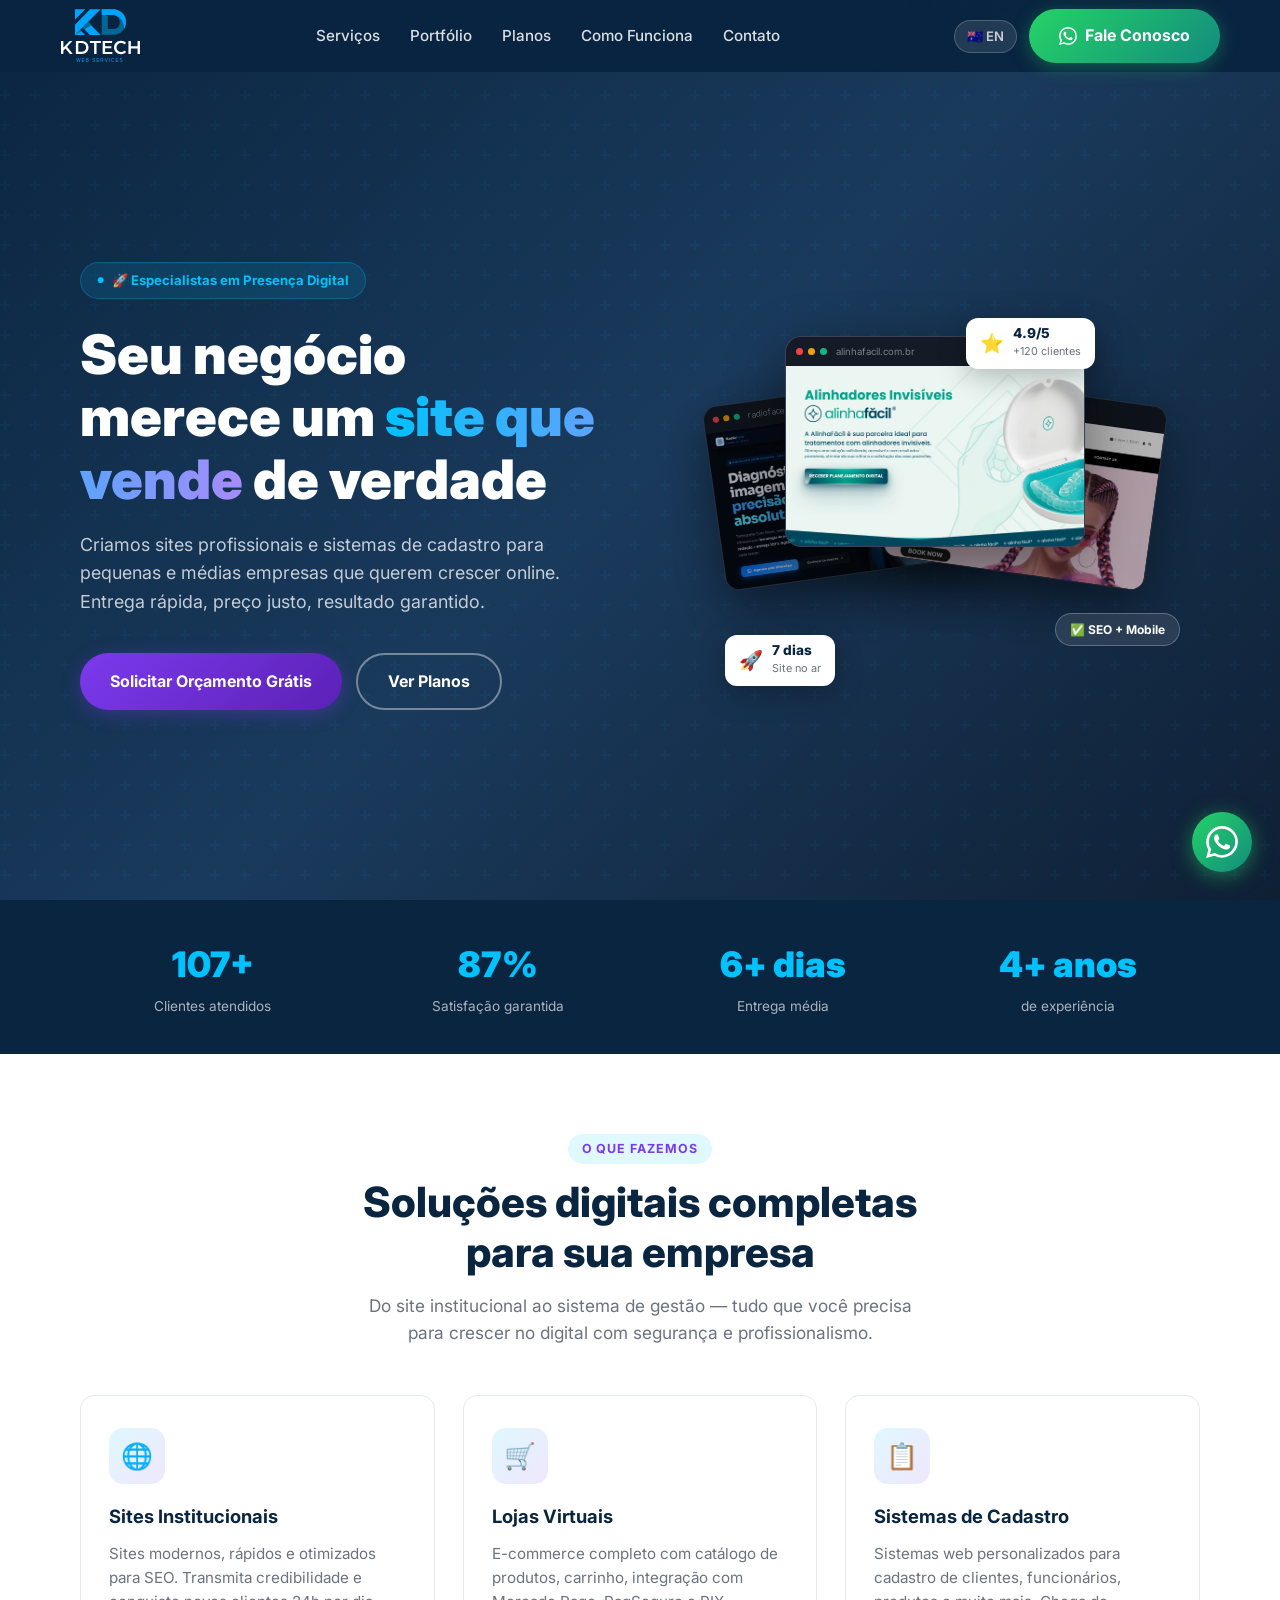
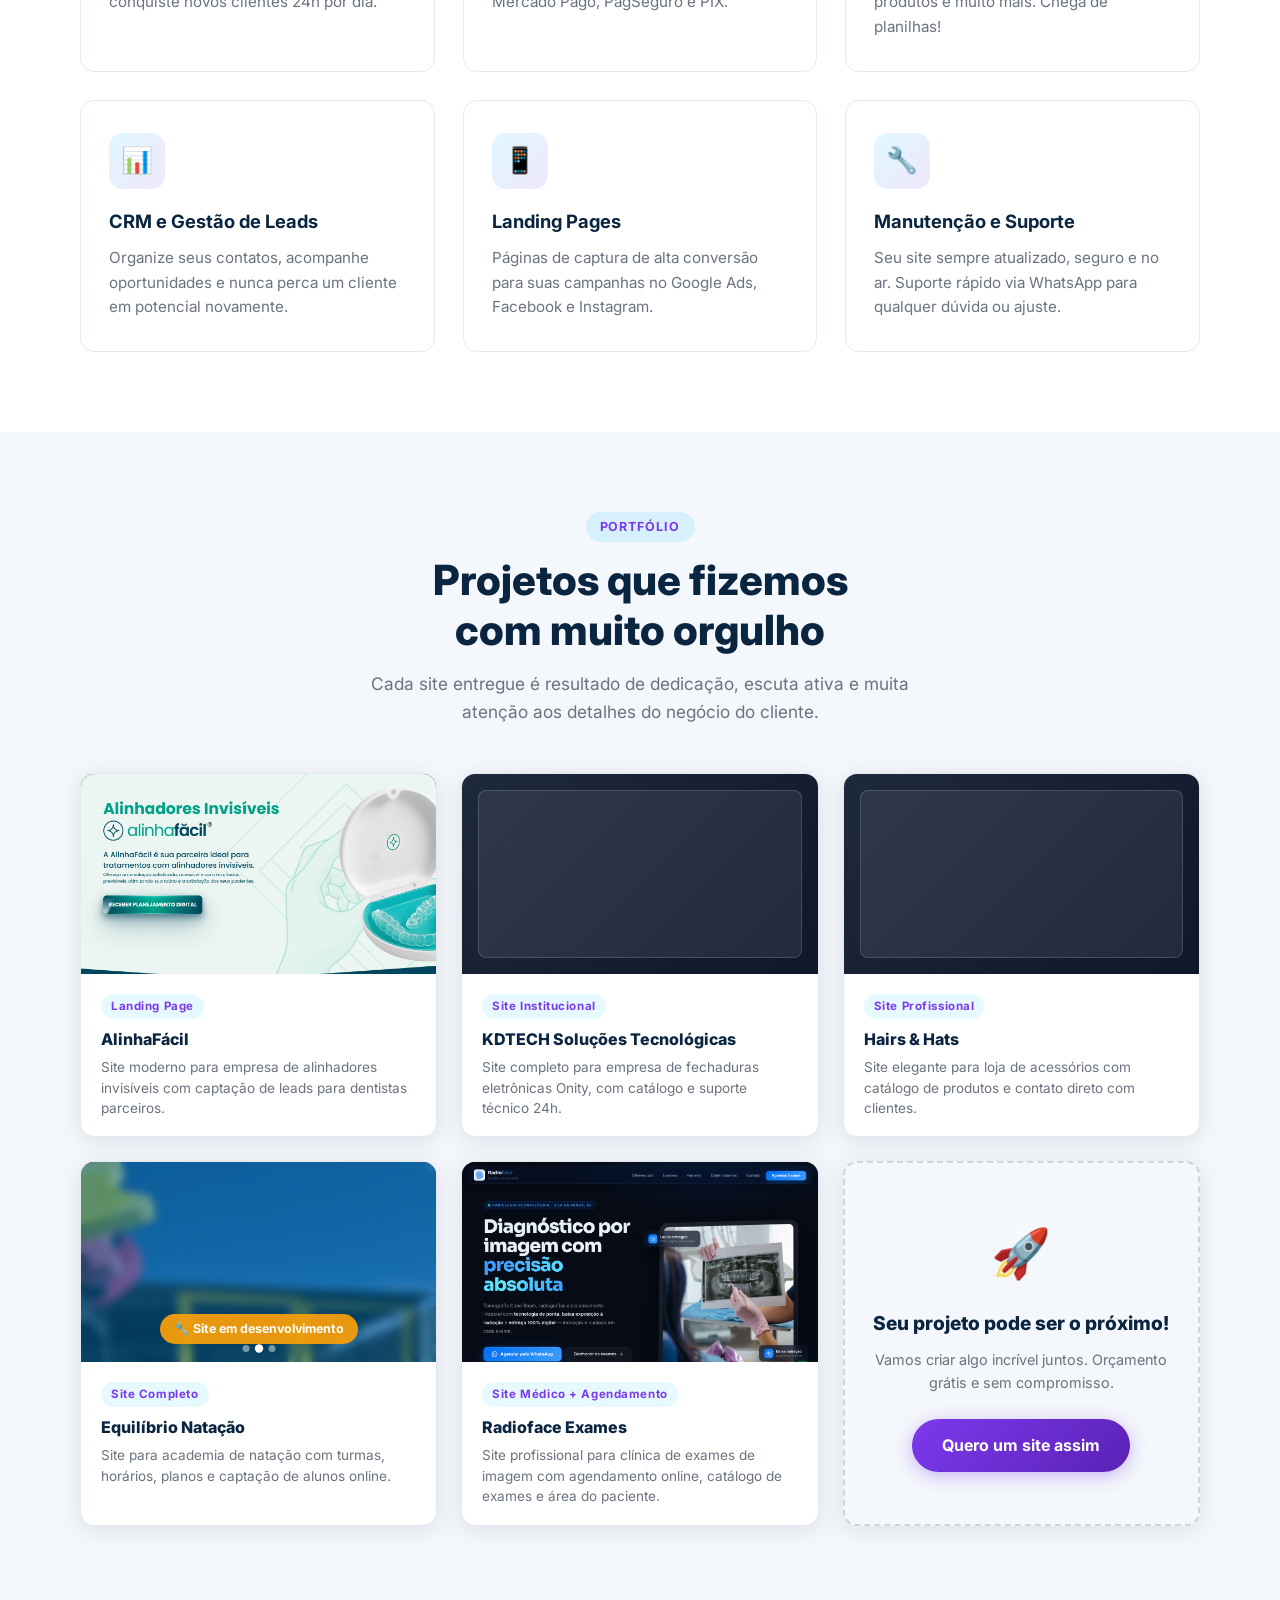
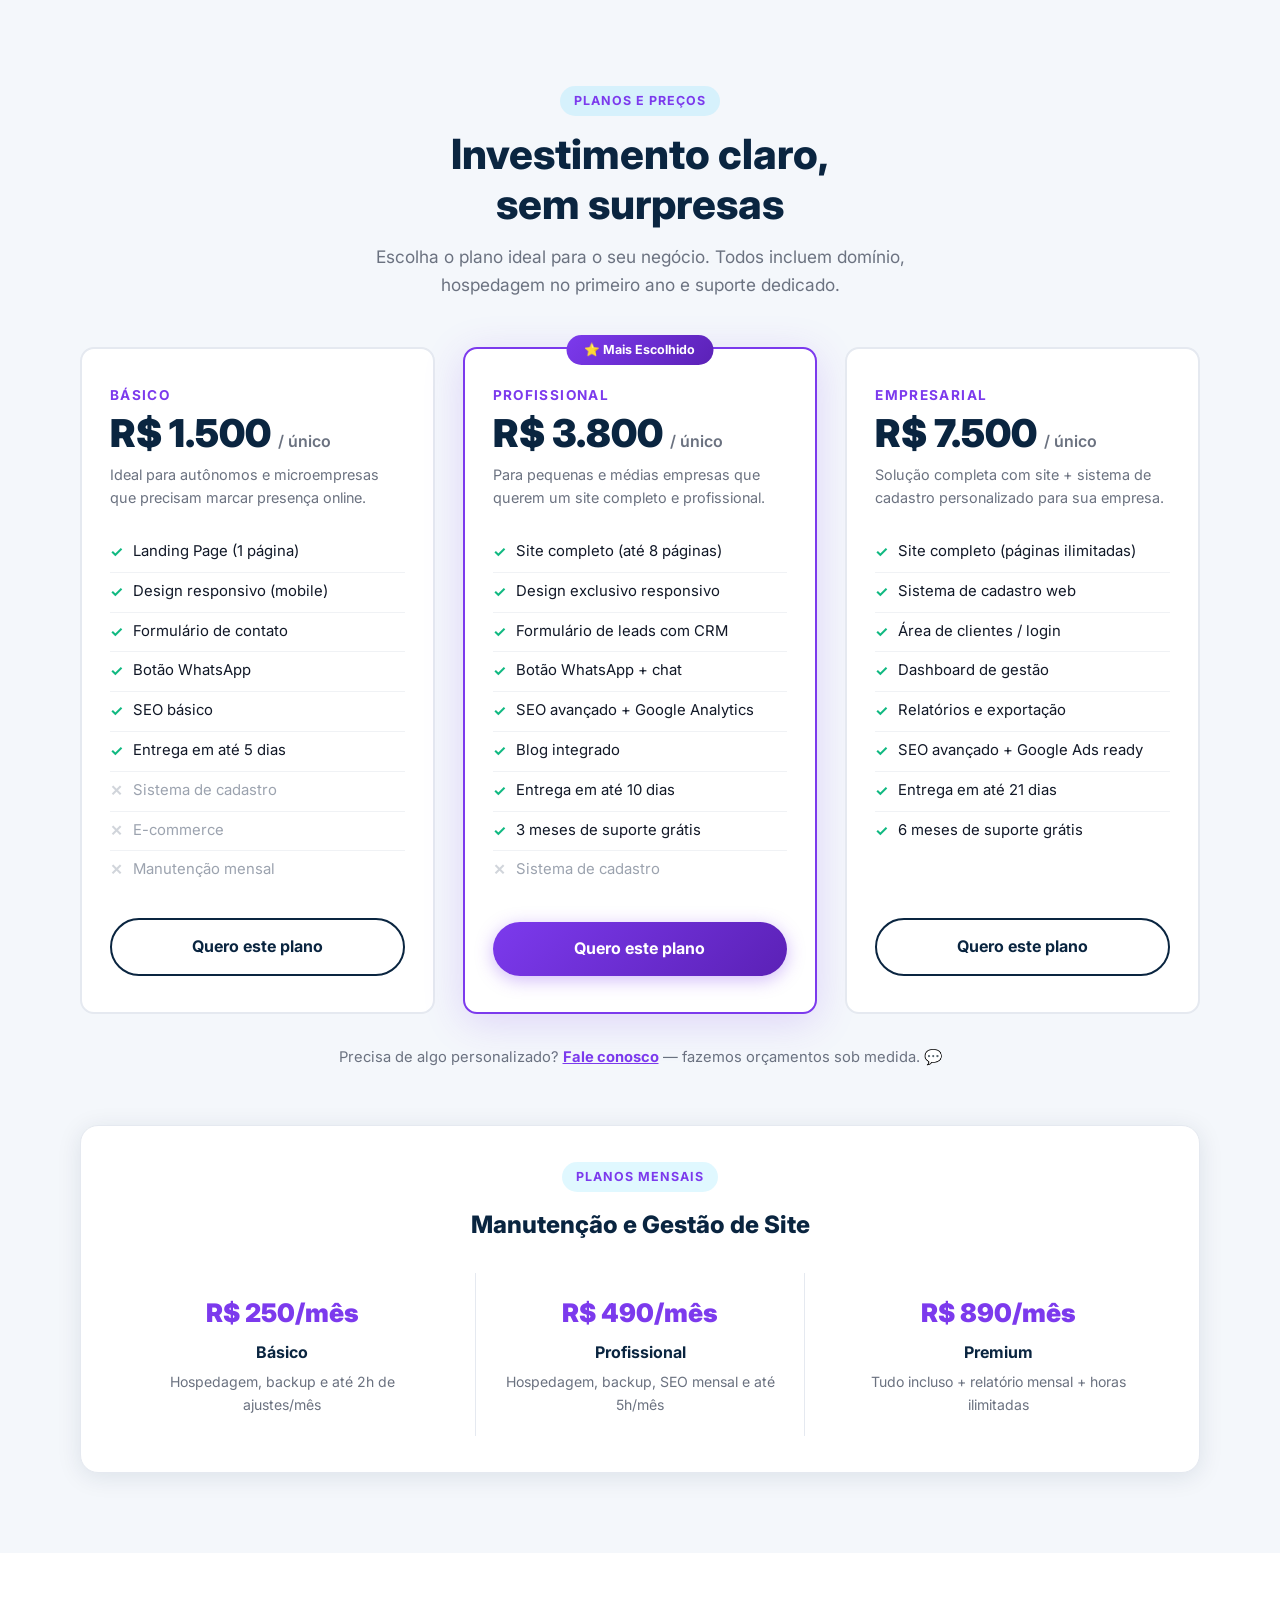
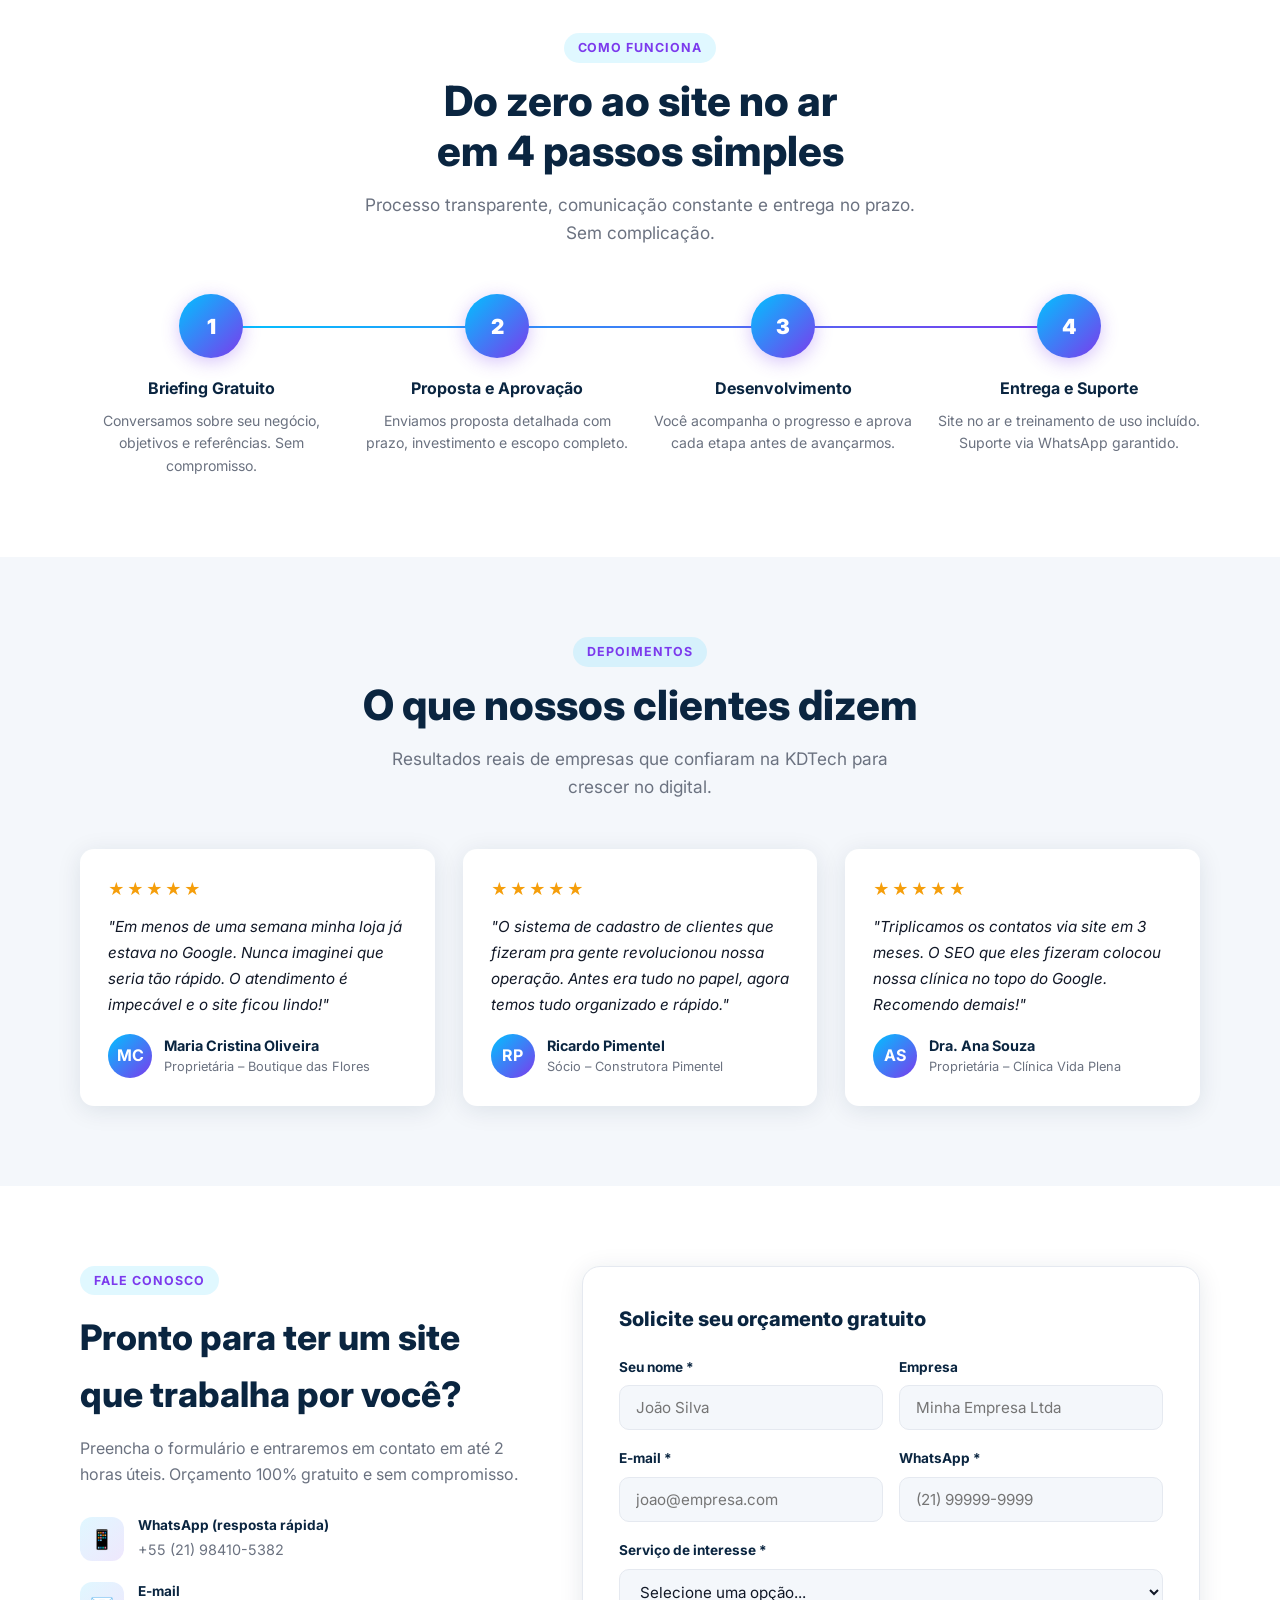
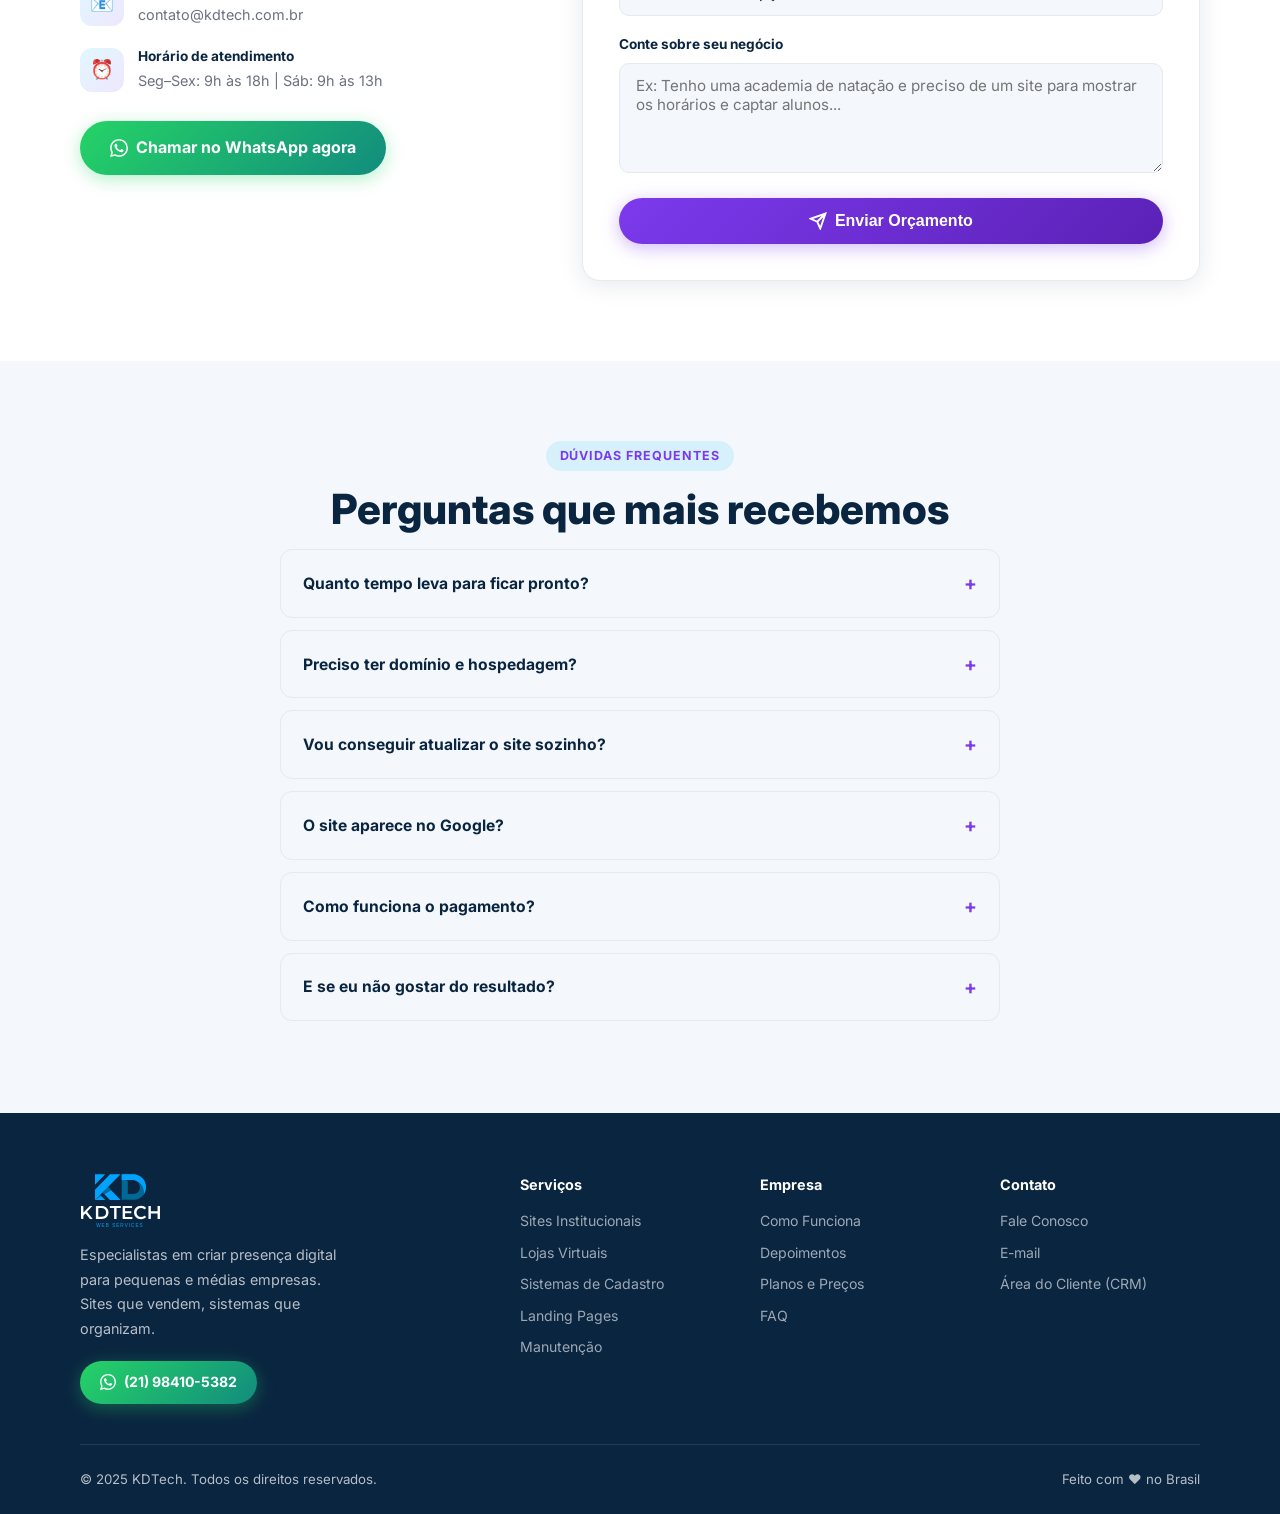
==== commit 0d10cd6b: "Fix fan-stack cards and add slider JS - EN fan-stack: back-left = AlinhaFácil (replacing kdtechst) -" ====
--- a/index.html
+++ b/index.html
@@ -91,8 +91,8 @@
           <!-- Card traseiro esquerdo -->
           <div class="fan-card fan-card--back-left">
             <div class="fan-card-inner">
-              <div class="fan-card-bar"><span></span><span></span><span></span><small>kdtechst.com</small></div>
-              <img src="assets/img/portfolio-kdtech-hero.png" alt="KDTECH ST" class="fan-card-img" onerror="this.parentElement.style.background='linear-gradient(135deg,#0a2540,#1a3a5c)'" />
+              <div class="fan-card-bar"><span></span><span></span><span></span><small>radiofaceexames.com</small></div>
+              <img src="assets/img/portfolio-radioface.png" alt="Radioface Exames" class="fan-card-img" />
             </div>
           </div>
           <!-- Card principal centro -->
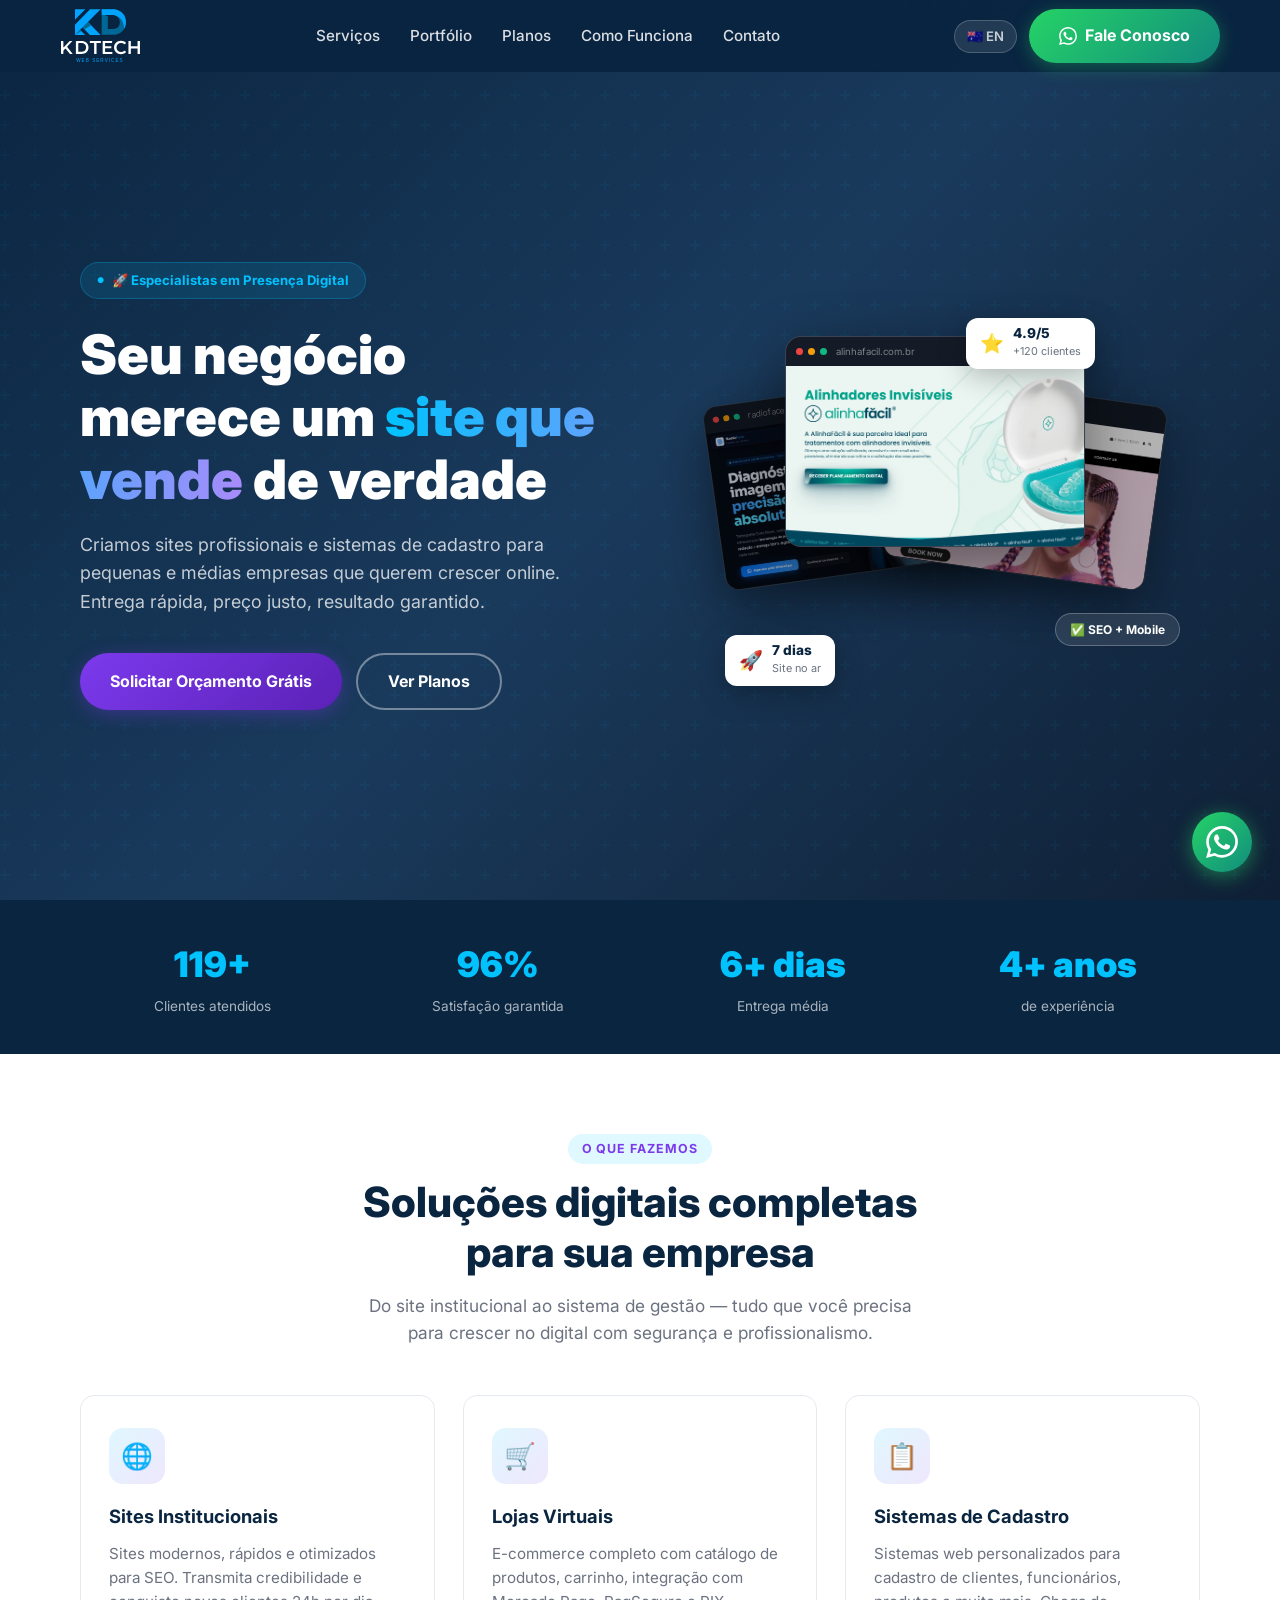
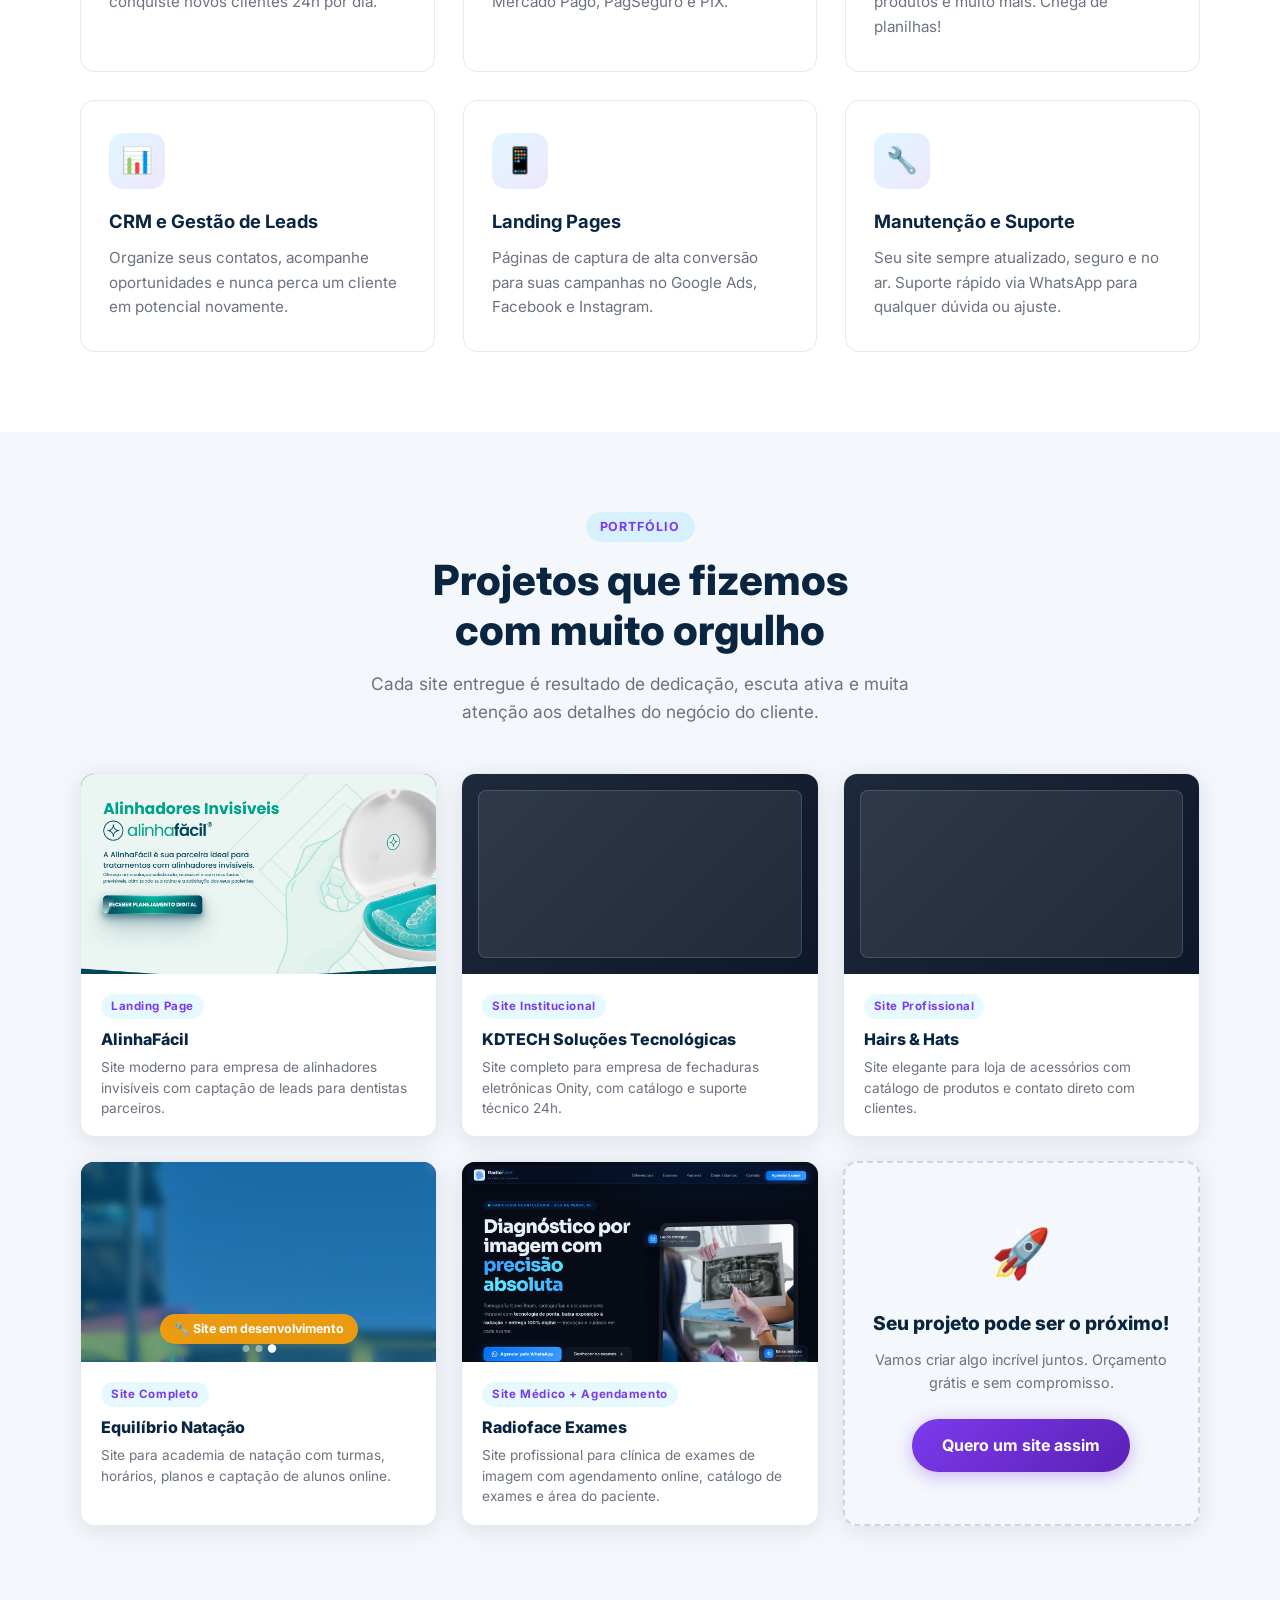
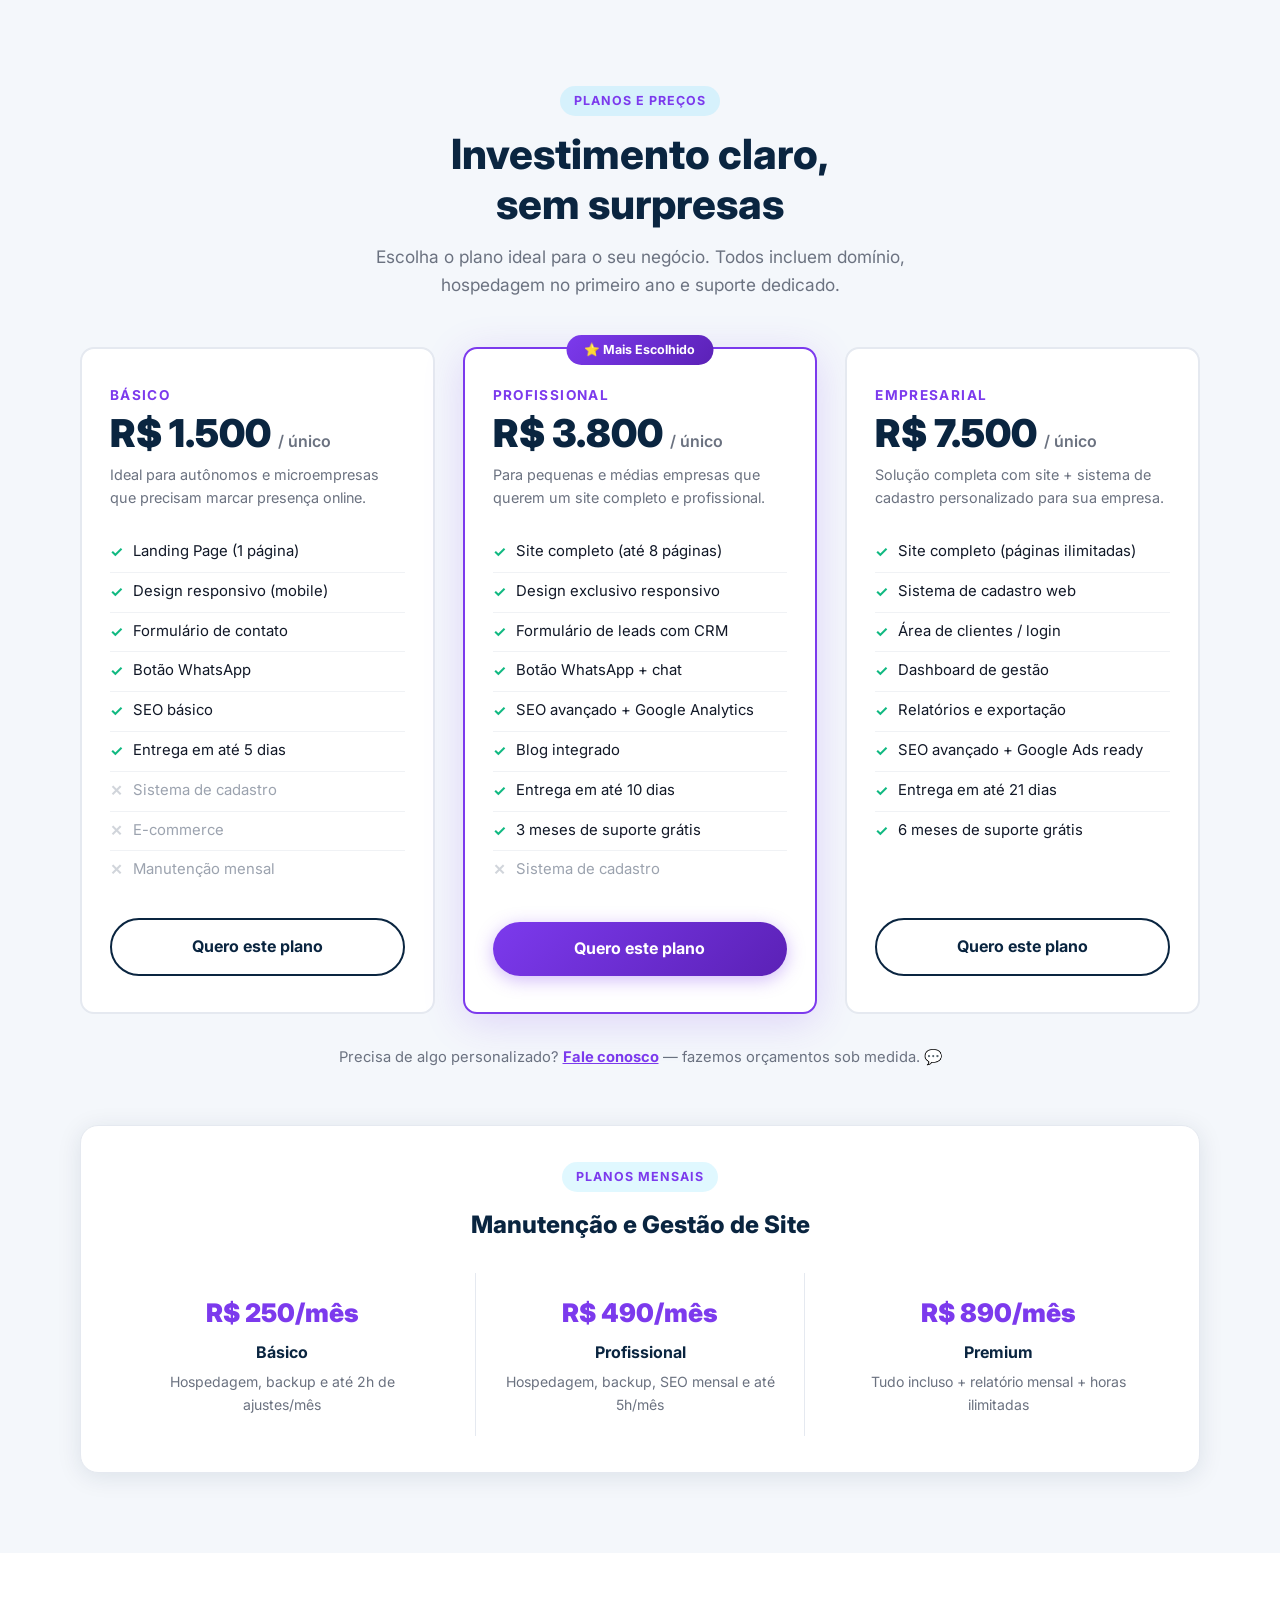
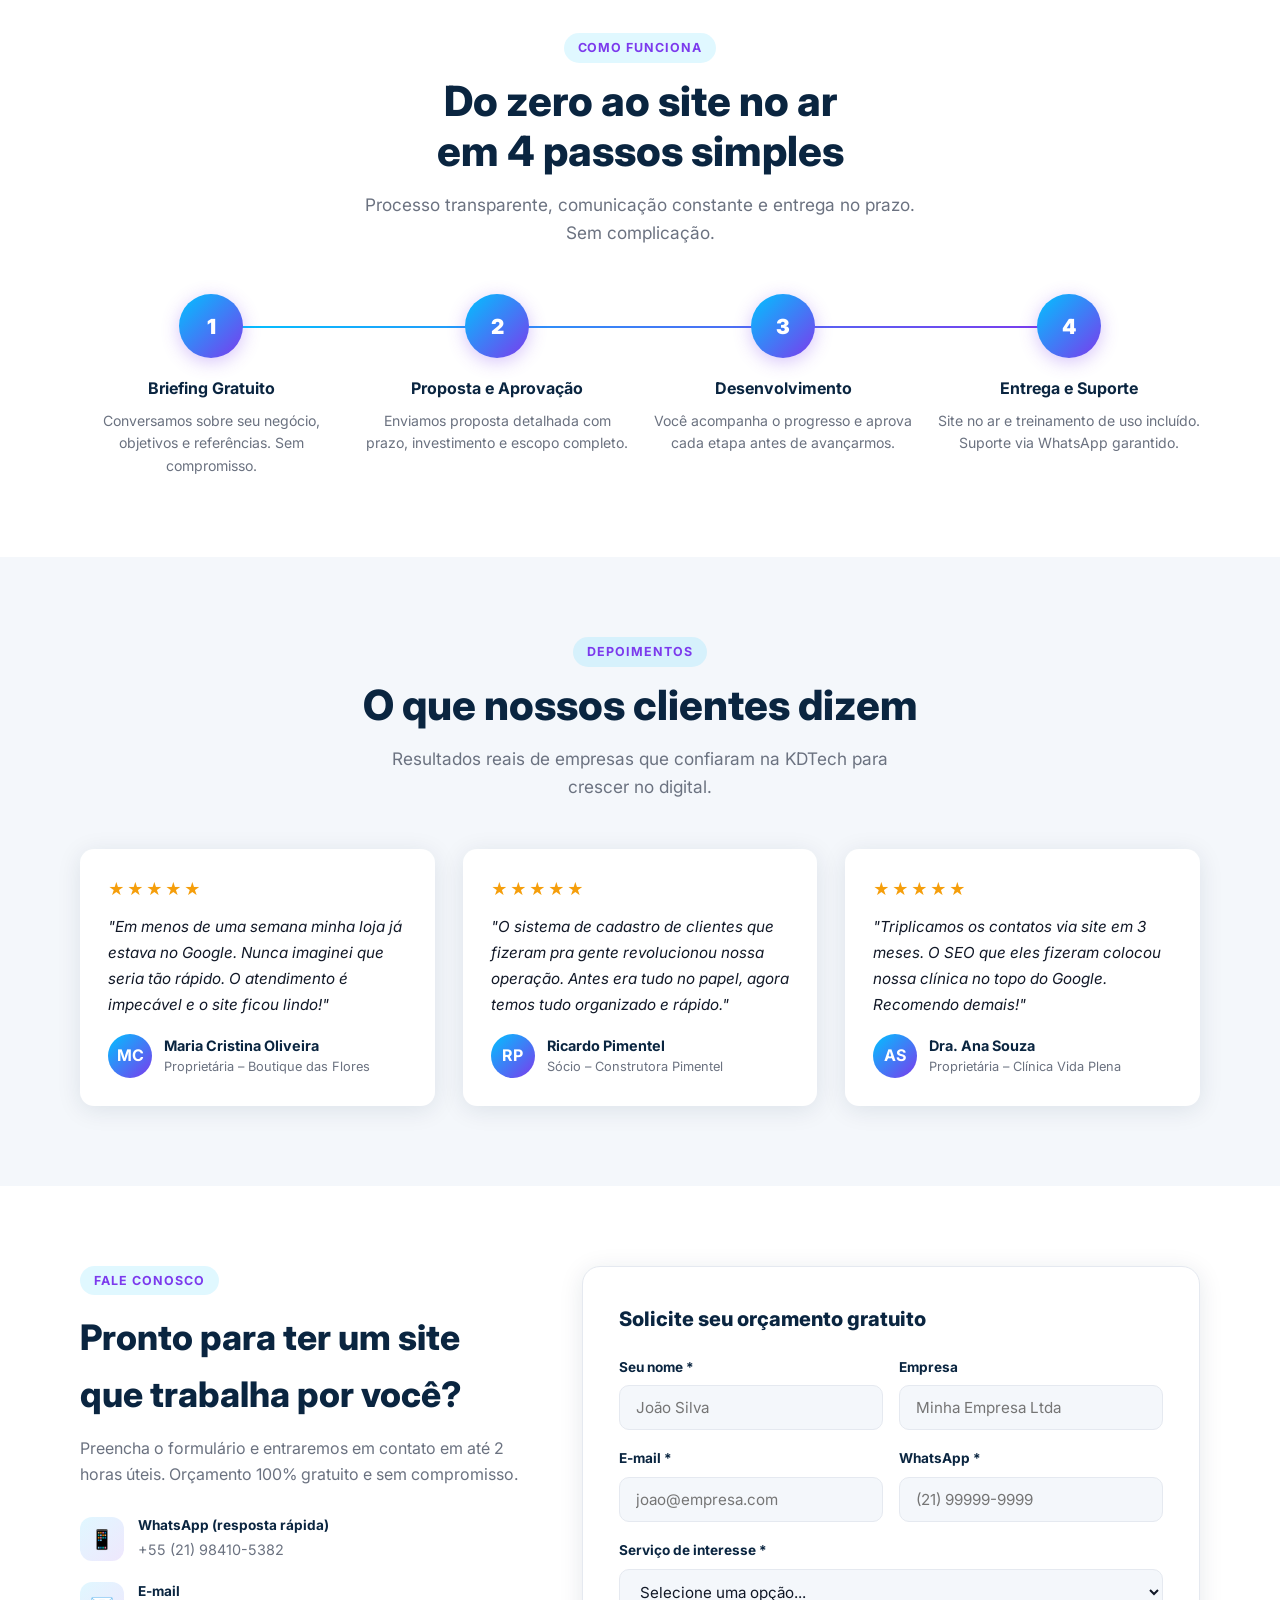
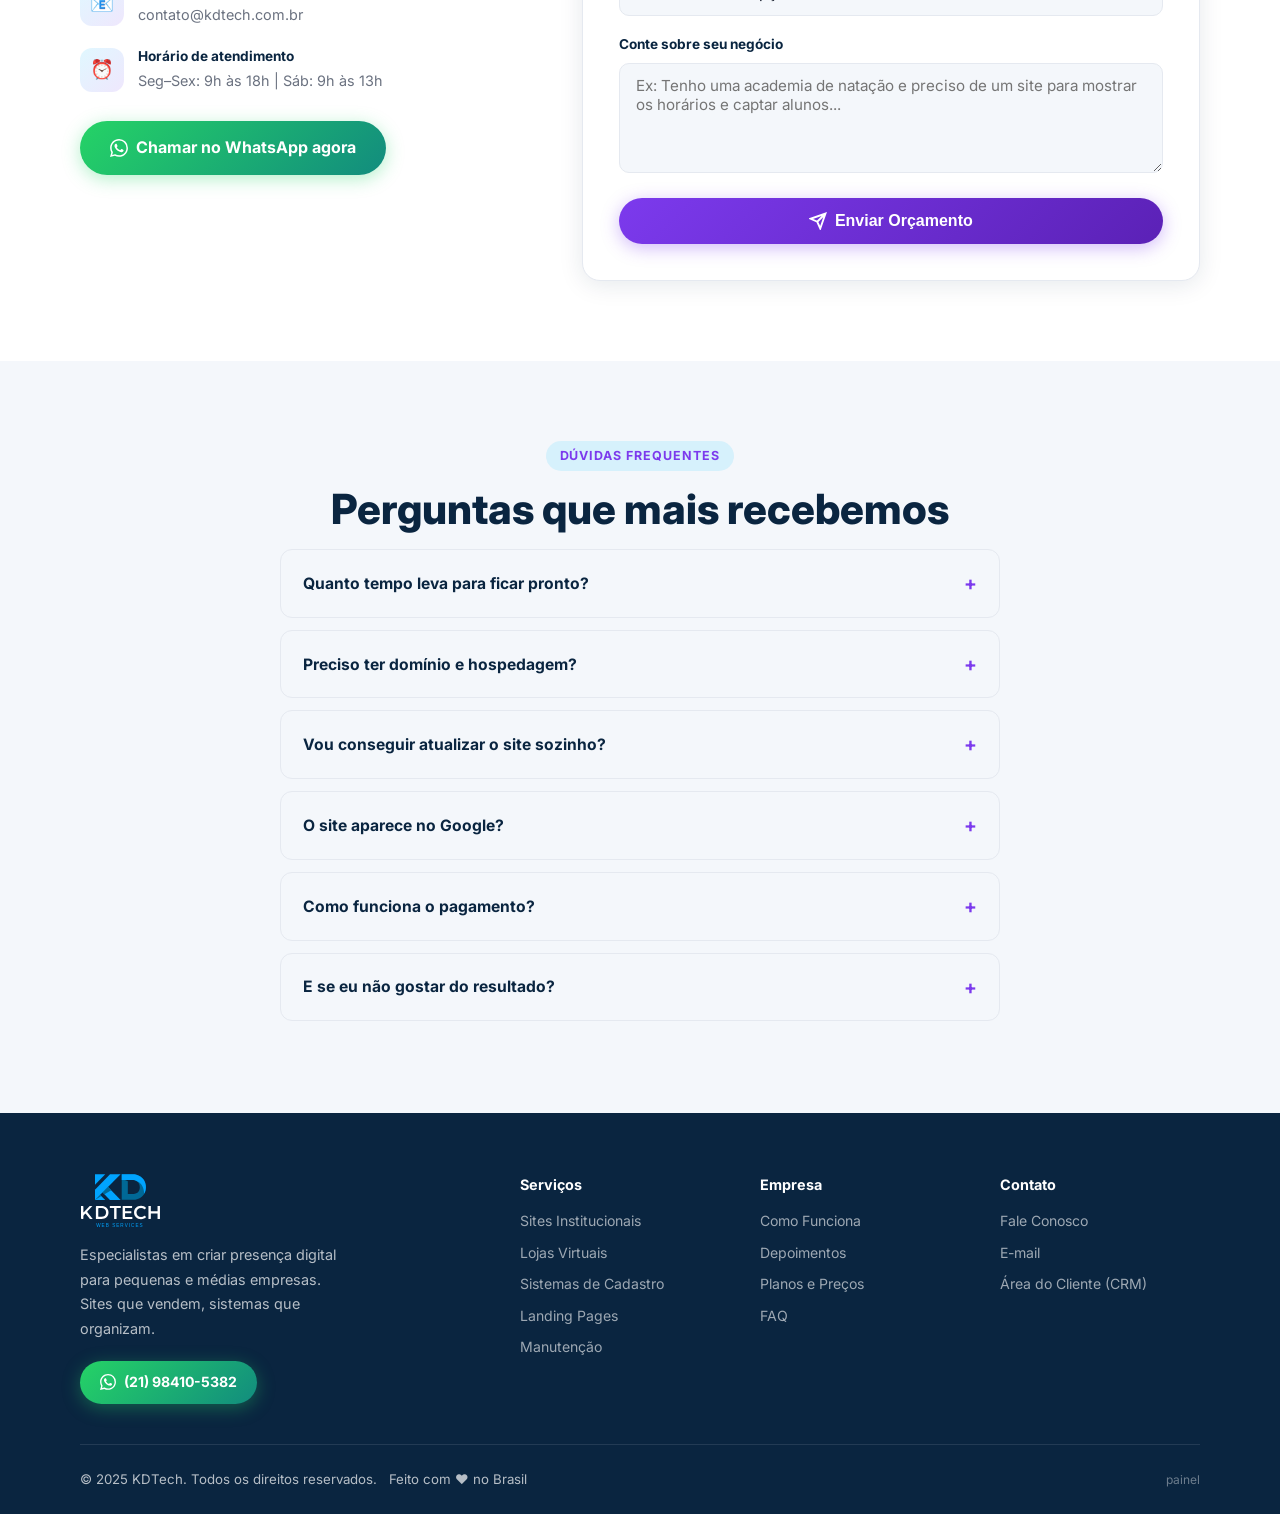
==== commit 840456a1: "Add painel button to footer linking to painel.kdtechweb.com" ====
--- a/index.html
+++ b/index.html
@@ -638,6 +638,7 @@
     <div class="footer-bottom">
       <span>© 2025 KDTech. Todos os direitos reservados.</span>
       <span>Feito com ❤️ no Brasil</span>
+      <a href="https://painel.kdtechweb.com" target="_blank" rel="noopener" style="color:rgba(255,255,255,0.4);font-size:0.75rem;text-decoration:none;margin-left:auto">painel</a>
     </div>
   </div>
 </footer>
